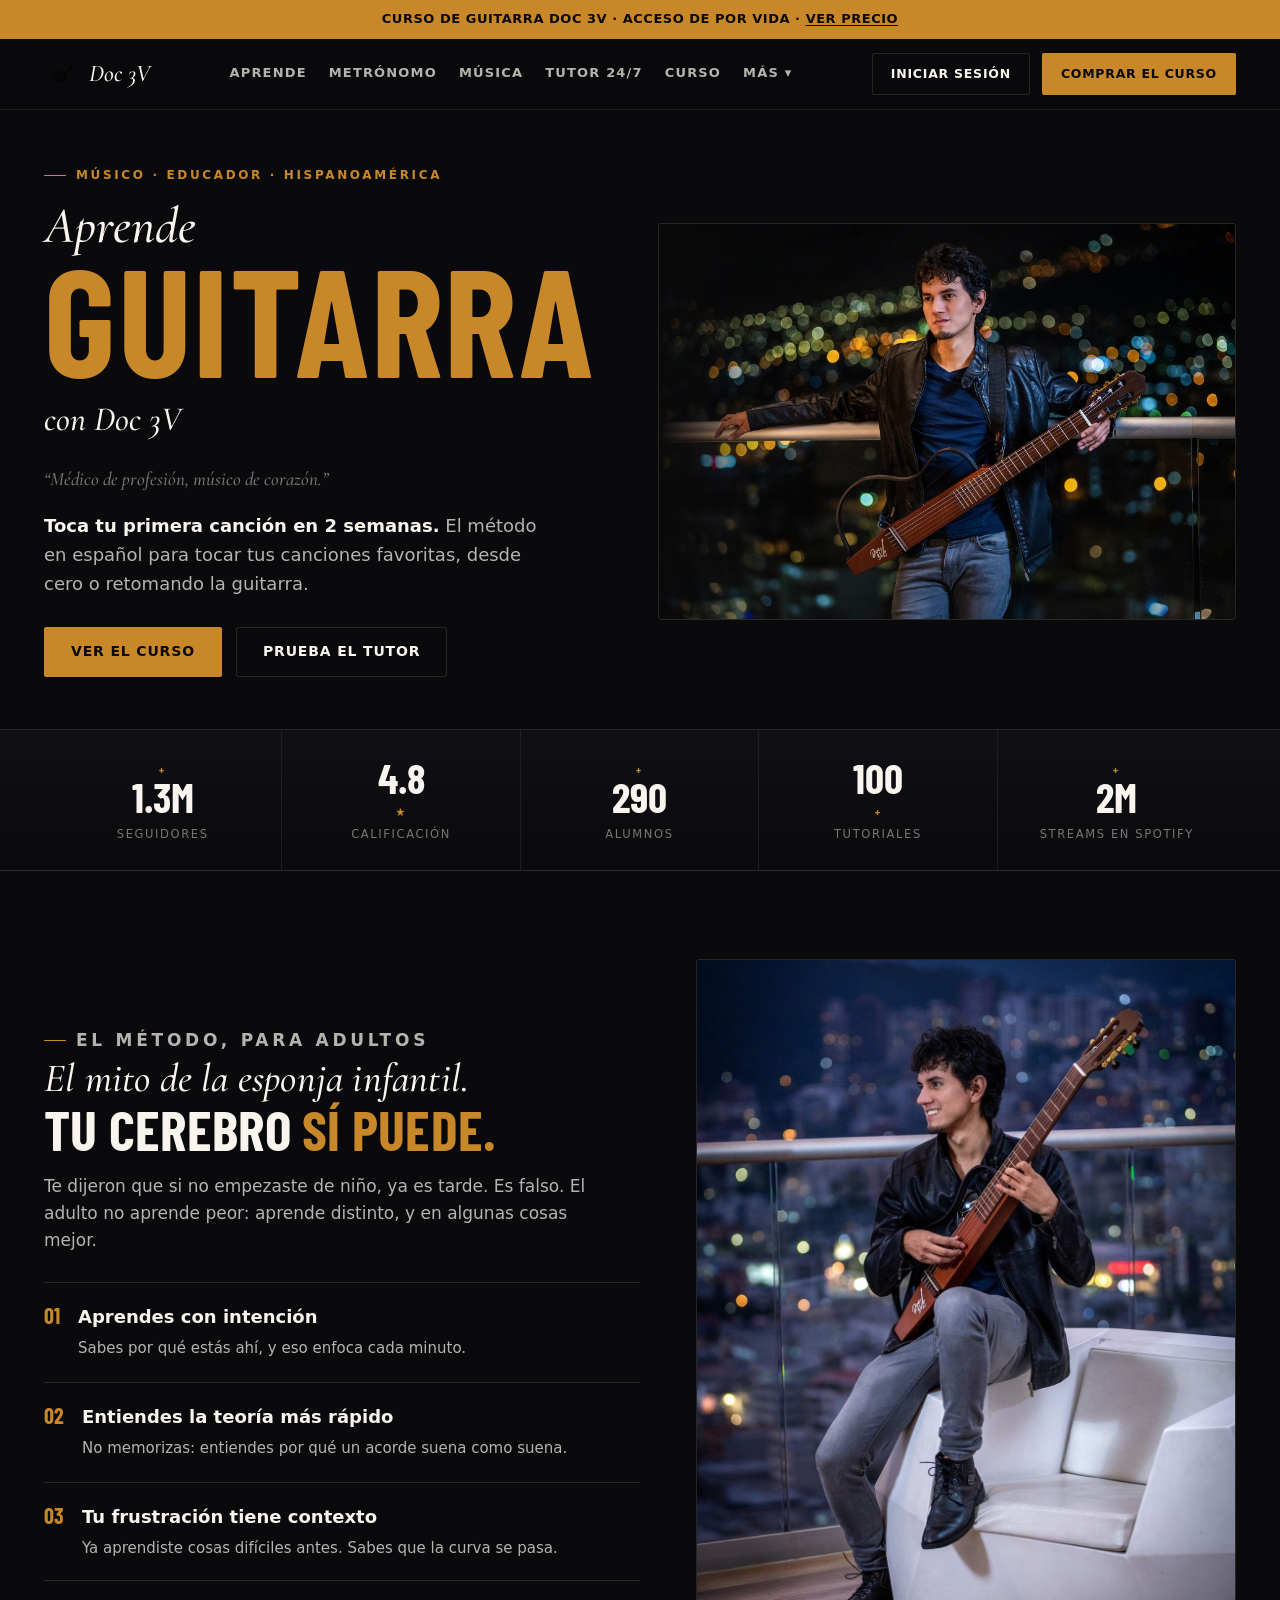
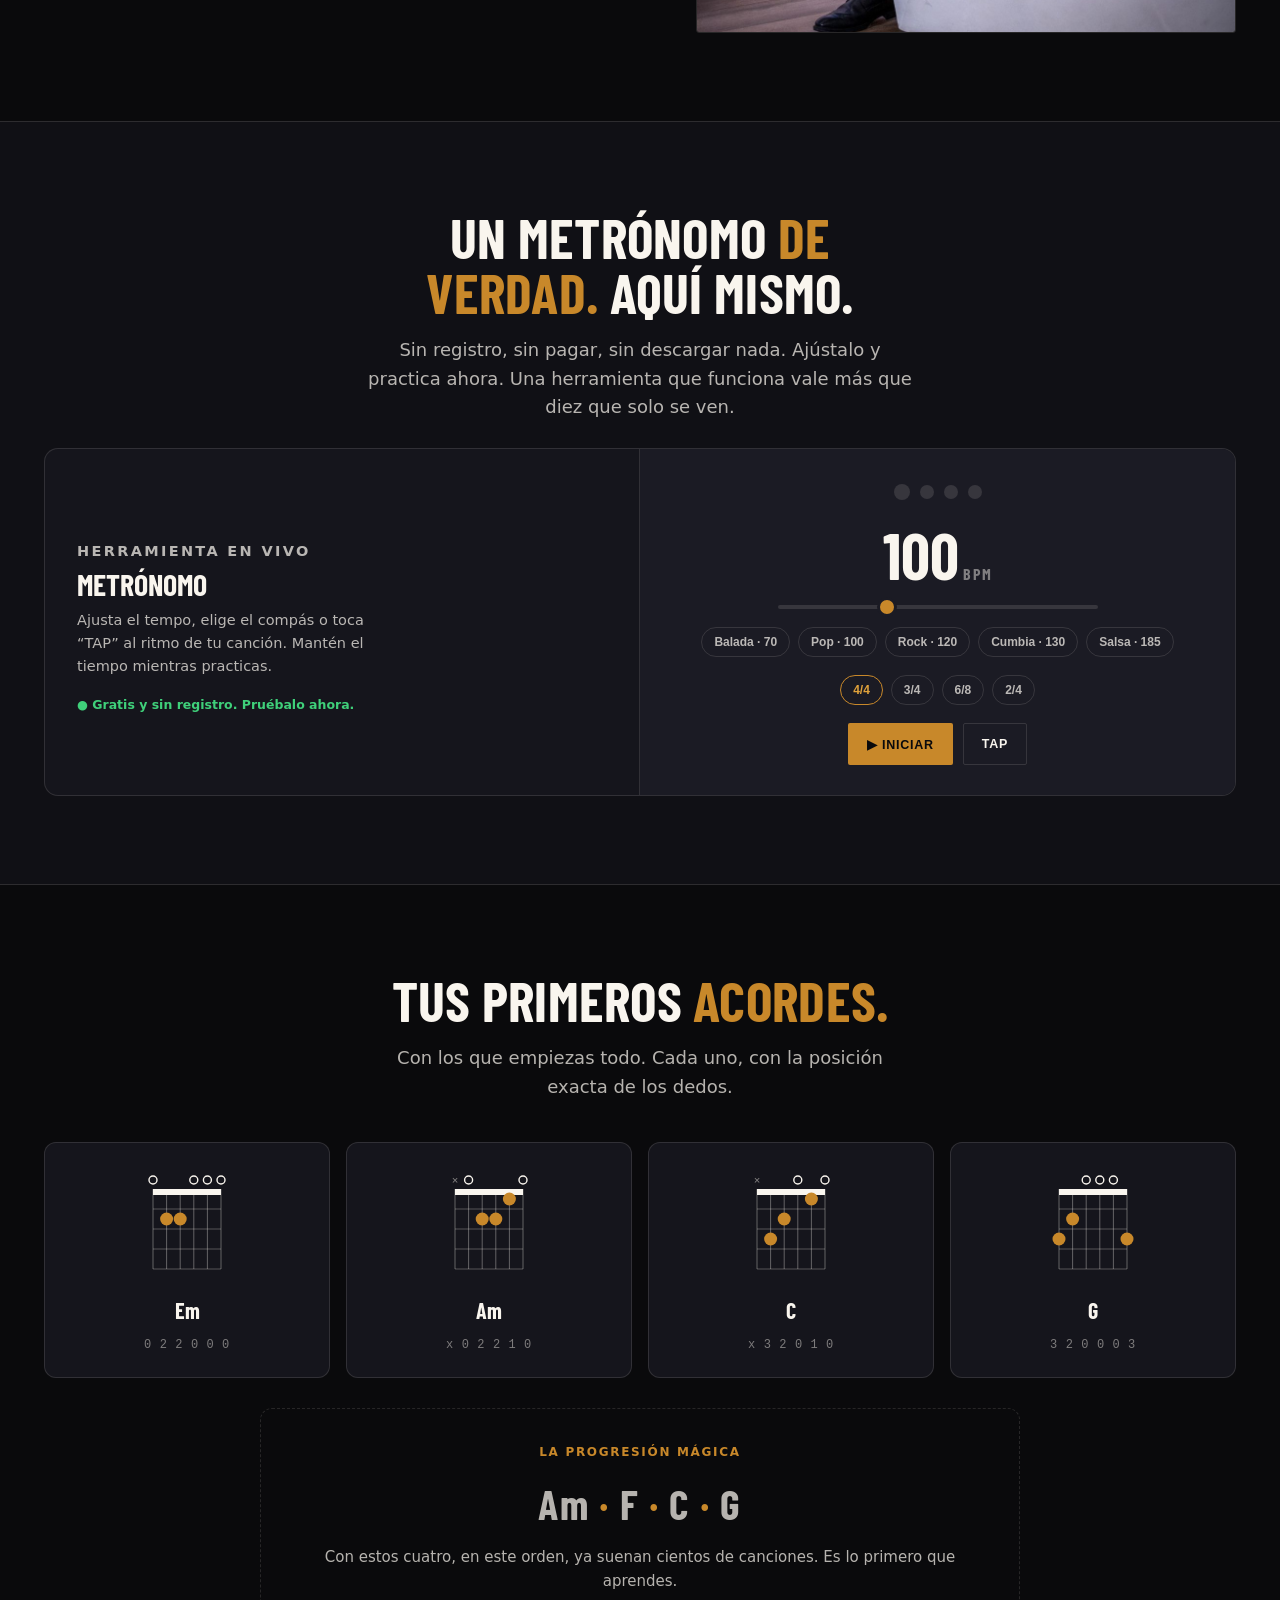
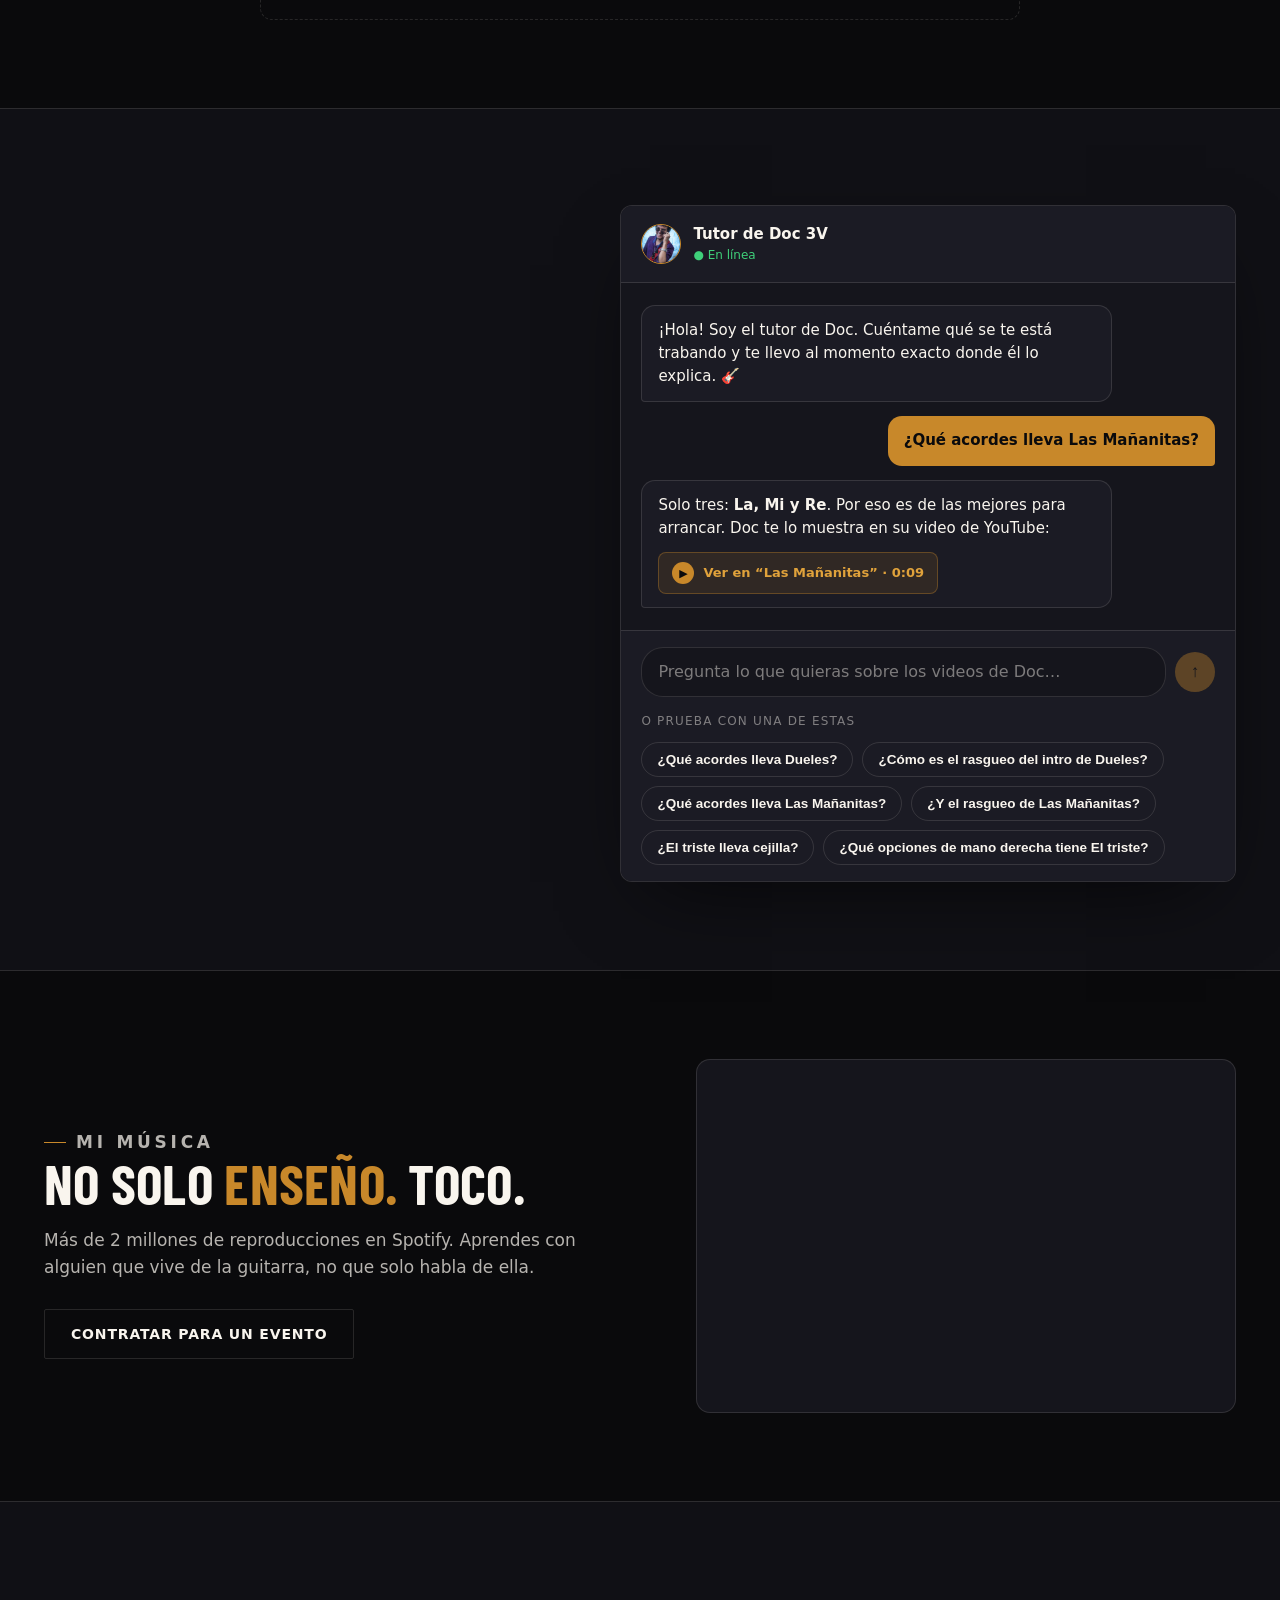
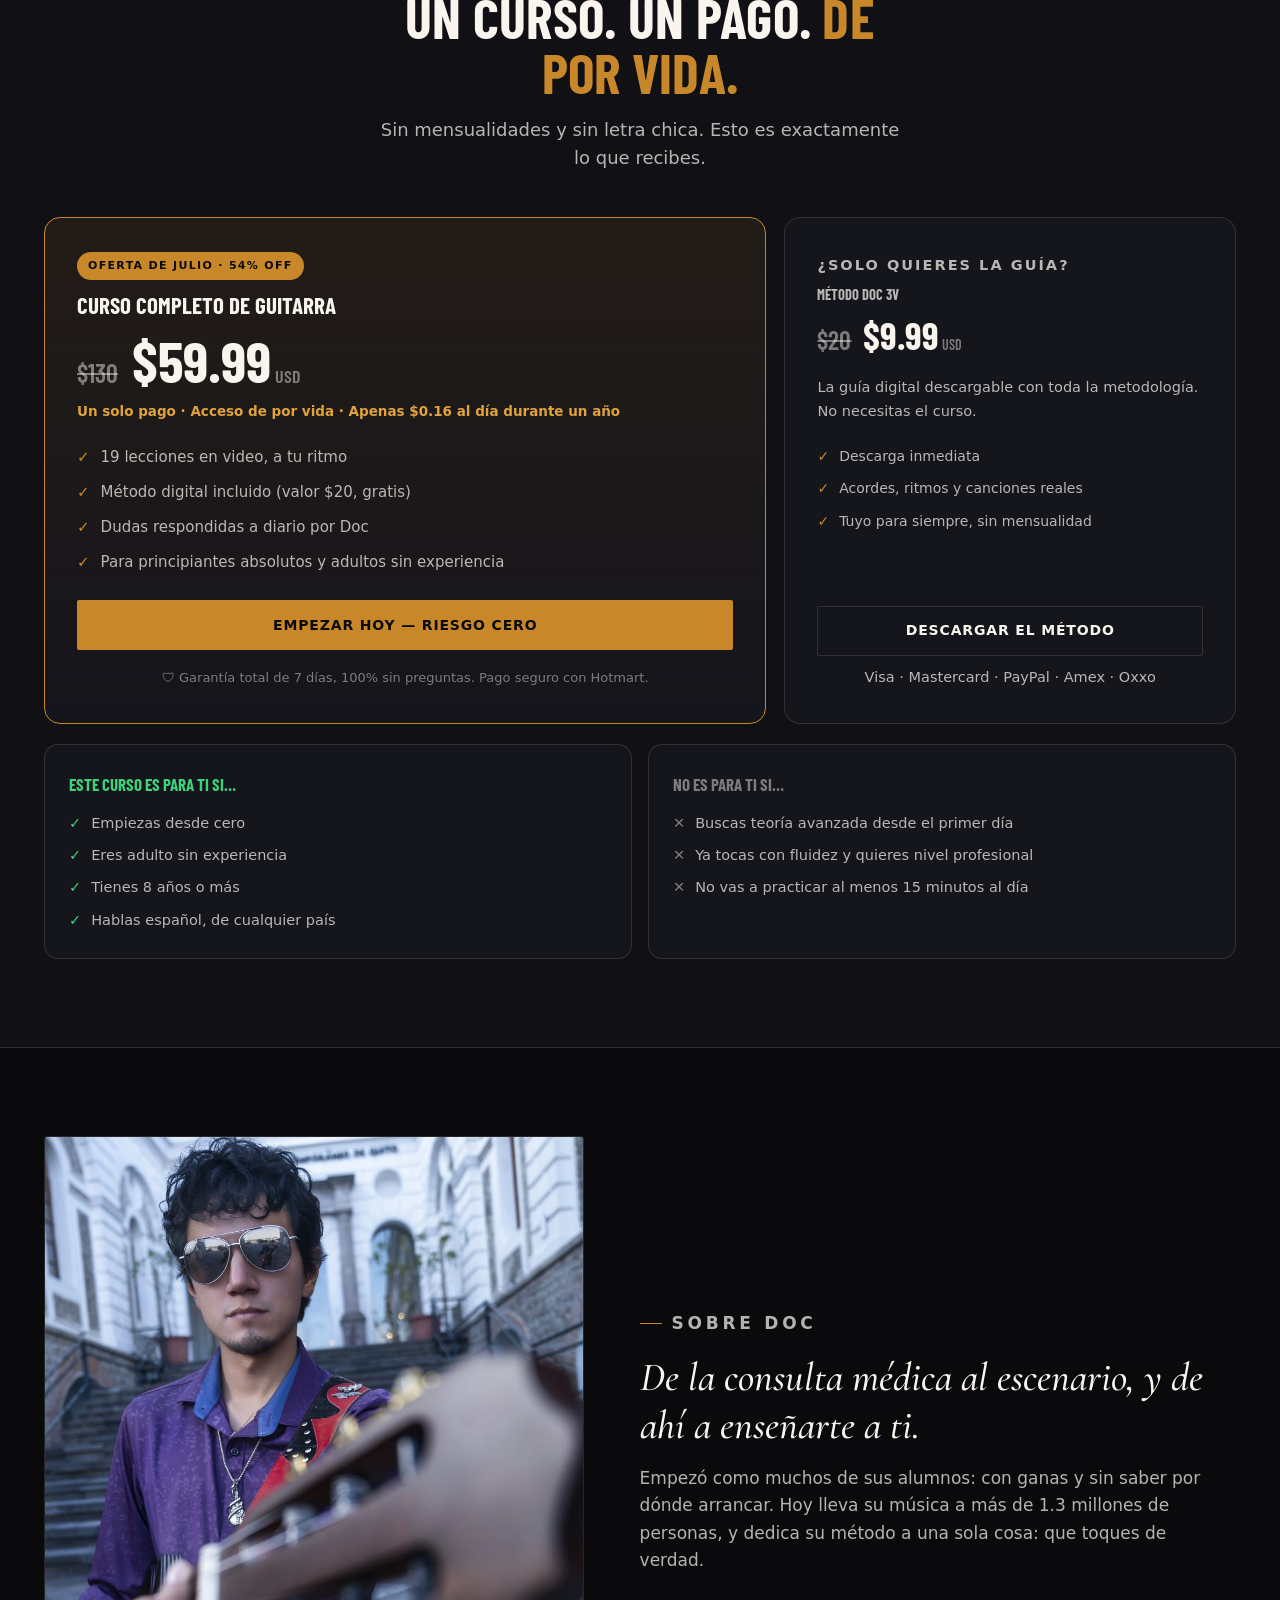
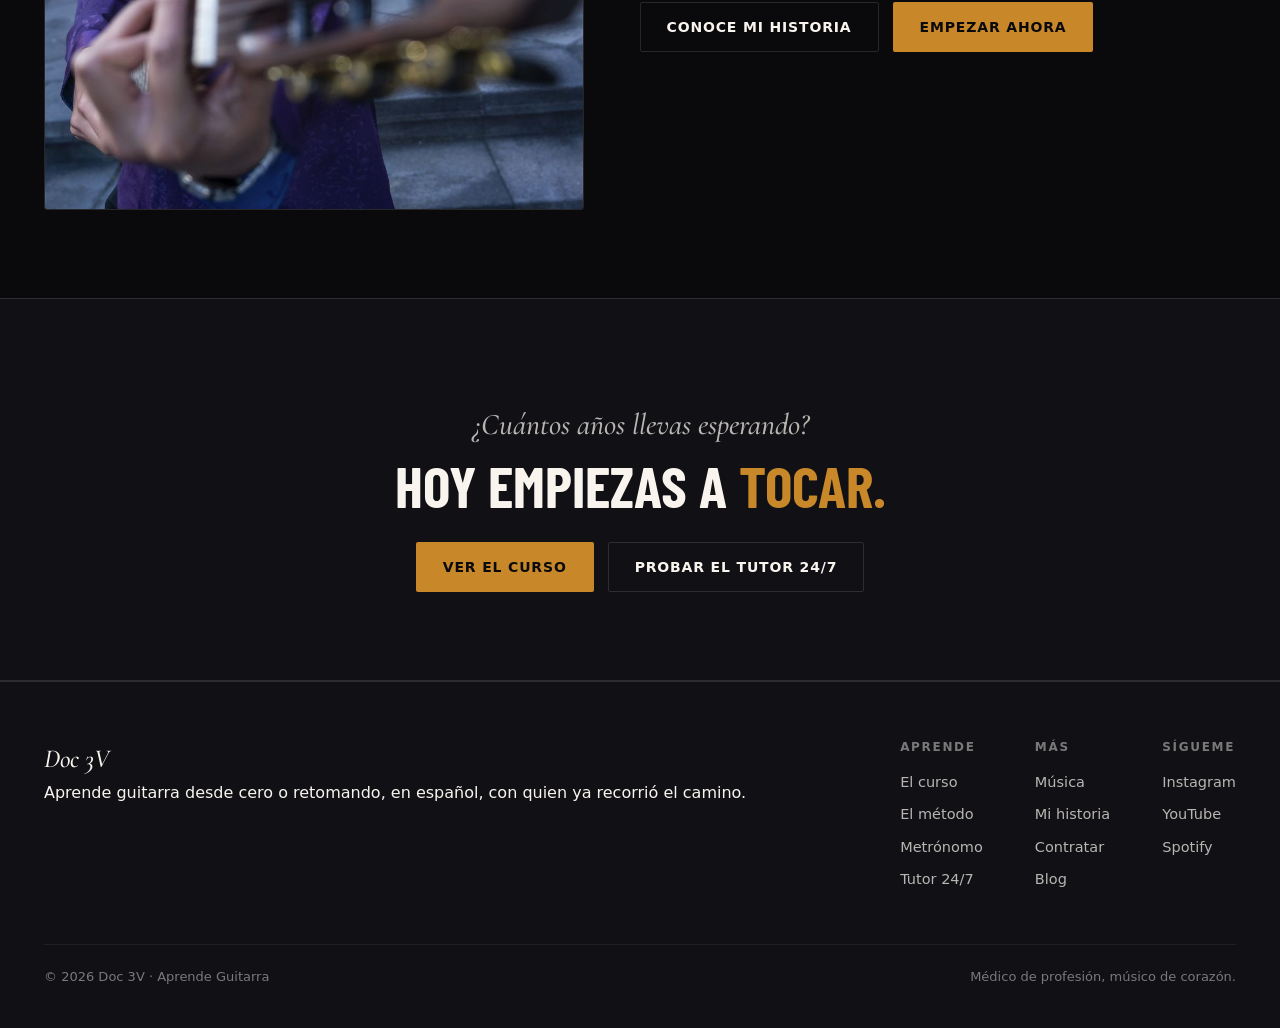
==== index.html @ d723c66a "fix(demo): fuera el buffet de botones muertos — practicar la claridad que vendemos El demo tenia una" ====
<!DOCTYPE html>
<html lang="es">
<head>
<meta charset="utf-8">
<meta name="viewport" content="width=device-width, initial-scale=1, viewport-fit=cover">
<meta name="robots" content="noindex, nofollow">
<title>Doc 3V | Aprende guitarra desde cero — toca tu primera canción en 2 semanas</title>
<meta name="description" content="Aprende guitarra con Doc 3V, médico de profesión y músico de corazón. Método en español para adultos: curso, herramientas gratis (metrónomo, acordes), su música y un tutor 24/7.">
<link rel="canonical" href="https://cgallardo-dev.github.io/doc3v-preview/">
<meta name="theme-color" content="#0A0A0C"><link rel="icon" href="assets/img/logo.png">
<meta property="og:type" content="website"><meta property="og:site_name" content="Doc 3V">
<meta property="og:title" content="Aprende guitarra con Doc 3V"><meta property="og:description" content="Toca tu primera canción en 2 semanas. Método en español para adultos, herramientas gratis y tutor 24/7.">
<meta property="og:url" content="https://cgallardo-dev.github.io/doc3v-preview/"><meta property="og:image" content="https://cgallardo-dev.github.io/doc3v-preview/assets/img/hero.jpg"><meta property="og:locale" content="es_LA">
<meta name="twitter:card" content="summary_large_image"><meta name="twitter:image" content="https://cgallardo-dev.github.io/doc3v-preview/assets/img/hero.jpg">
<script type="application/ld+json">
{"@context":"https://schema.org","@type":"Course","name":"Aprende Guitarra con Doc 3V","description":"Método en español para tocar la guitarra desde cero, diseñado para adultos, con 19 lecciones en video, herramientas gratuitas y un tutor 24/7.","inLanguage":"es","provider":{"@type":"Person","name":"Doc 3V","description":"Médico de profesión, músico de corazón."},"aggregateRating":{"@type":"AggregateRating","ratingValue":"4.8","ratingCount":"290","bestRating":"5"},"offers":{"@type":"Offer","price":"59.99","priceCurrency":"USD","availability":"https://schema.org/InStock"}}
</script>
<link rel="stylesheet" href="assets/styles.css">
</head>
<body>

<div class="ann">Curso de guitarra Doc 3V · Acceso de por vida · <a href="#precio">Ver precio</a></div>
<header>
  <div class="wrap bar">
    <a class="brand" href="index.html" aria-label="Doc 3V, inicio"><img src="assets/img/logo.png" alt="" width="34" height="34"> Doc 3V</a>
    <nav class="main" aria-label="Principal">
      <a href="#aprende">Aprende</a>
      <a href="#herramientas">Metrónomo</a>
      <a href="#musica">Música</a>
      <a href="#tutor">Tutor 24/7</a>
      <a href="#precio">Curso</a>
      <div class="more"><button type="button" aria-haspopup="true">Más ▾</button><div class="more-menu"><a href="historia.html">Mi historia</a><a href="contratar.html">Contratar</a><a href="blog.html">Blog</a></div></div>
    </nav>
    <!-- Deslogueado: Iniciar sesión (a nuestra app) + Comprar (a Hotmart, la caja). Con sesión, el script de abajo lo cambia por el menú de cuenta (patrón NotorAI). -->
    <div class="hdr-cta" id="hdrCta"><a class="btn btn-line btn-sm" href="acceso.html">Iniciar sesión</a><a class="btn btn-gold btn-sm" href="#precio">Comprar el curso</a></div>
  </div>
</header>

<main>
  <!-- HERO -->
  <section class="hero">
    <div class="wrap hero-grid">
      <div>
        <p class="eyebrow">Músico · Educador · Hispanoamérica</p>
        <span class="serif-k serif">Aprende</span>
        <h1><span class="disp big">Guitarra</span></h1>
        <p class="with">con Doc 3V</p>
        <p class="quote">“Médico de profesión, músico de corazón.”</p>
        <p class="lead"><b>Toca tu primera canción en 2 semanas.</b> El método en español para tocar tus canciones favoritas, desde cero o retomando la guitarra.</p>
        <div class="cta"><a class="btn btn-gold" href="#precio">Ver el curso</a><a class="btn btn-line" href="#tutor">Prueba el tutor</a></div>
      </div>
      <div class="hero-photo"><img src="assets/img/hero.jpg" alt="Doc 3V con su guitarra frente a las luces de Quito de noche" width="1920" height="1200" fetchpriority="high"></div>
    </div>
    <div class="stats">
      <div class="wrap stats-in">
        <div class="stat"><b><span class="u">+</span>1.3M</b><span>Seguidores</span></div>
        <div class="stat"><b>4.8<span class="u">★</span></b><span>Calificación</span></div>
        <div class="stat"><b><span class="u">+</span>290</b><span>Alumnos</span></div>
        <div class="stat"><b>100<span class="u">+</span></b><span>Tutoriales</span></div>
        <div class="stat"><b><span class="u">+</span>2M</b><span>Streams en Spotify</span></div>
      </div>
    </div>
  </section>

  <!-- APRENDE (adultos) -->
  <section id="aprende">
    <div class="wrap split">
      <div class="reveal">
        <p class="eyebrow">El método, para adultos</p>
        <div class="sec-head"><h2 class="k">El mito de la esponja infantil.</h2><h2>Tu cerebro <span class="g">sí puede.</span></h2><p>Te dijeron que si no empezaste de niño, ya es tarde. Es falso. El adulto no aprende peor: aprende distinto, y en algunas cosas mejor.</p></div>
        <div class="rows">
          <div class="row"><span class="n">01</span><div><h3>Aprendes con intención</h3><p>Sabes por qué estás ahí, y eso enfoca cada minuto.</p></div></div>
          <div class="row"><span class="n">02</span><div><h3>Entiendes la teoría más rápido</h3><p>No memorizas: entiendes por qué un acorde suena como suena.</p></div></div>
          <div class="row"><span class="n">03</span><div><h3>Tu frustración tiene contexto</h3><p>Ya aprendiste cosas difíciles antes. Sabes que la curva se pasa.</p></div></div>
        </div>
      </div>
      <figure class="reveal"><img src="assets/img/method.jpg" alt="Doc 3V sentado tocando su guitarra con la ciudad de fondo" width="1100" height="1375" loading="lazy"></figure>
    </div>
  </section>

  <!-- HERRAMIENTAS + metrónomo + acordes -->
  <section class="band" id="herramientas">
    <div class="wrap">
      <div class="reveal center" style="max-width:56ch"><div class="sec-head center"><h2>Un metrónomo <span class="g">de verdad.</span> Aquí mismo.</h2><p>Sin registro, sin pagar, sin descargar nada. Ajústalo y practica ahora. Una herramienta que funciona vale más que diez que solo se ven.</p></div></div>
      <div class="metro reveal">
        <div class="metro-left">
          <p class="metro-badge">Herramienta en vivo</p>
          <h3>Metrónomo</h3>
          <p>Ajusta el tempo, elige el compás o toca “TAP” al ritmo de tu canción. Mantén el tiempo mientras practicas.</p>
          <span class="metro-free">● Gratis y sin registro. Pruébalo ahora.</span>
        </div>
        <div class="metro-right">
          <div class="beats" id="beats" aria-hidden="true"></div>
          <div class="bpm-display"><span id="bpmVal">100</span><small> BPM</small></div>
          <input class="metro-slider" id="bpm" type="range" min="40" max="220" value="100" aria-label="Tempo en pulsos por minuto">
          <div class="metro-row" id="presets"></div>
          <div class="metro-row" id="sigs"></div>
          <div class="metro-ctrls"><button class="btn btn-gold btn-sm" id="play" type="button">▶ Iniciar</button><button class="btn btn-line btn-sm" id="tap" type="button">TAP</button></div>
        </div>
      </div>
    </div>
  </section>

  <!-- ACORDES -->
  <section id="acordes">
    <div class="wrap">
      <div class="reveal center" style="max-width:52ch"><div class="sec-head center"><h2>Tus primeros <span class="g">acordes.</span></h2><p>Con los que empiezas todo. Cada uno, con la posición exacta de los dedos.</p></div></div>
      <div class="chord-grid reveal" id="chordGrid"></div>
      <div class="prog reveal" style="max-width:760px;margin-left:auto;margin-right:auto">
        <p class="lbl">La progresión mágica</p>
        <p class="seq">Am <span>·</span> F <span>·</span> C <span>·</span> G</p>
        <p>Con estos cuatro, en este orden, ya suenan cientos de canciones. Es lo primero que aprendes.</p>
      </div>
    </div>
  </section>

  <!-- TUTOR (bot en vivo, split) -->
  <section class="band bot-wrap" id="tutor">
    <div class="wrap bot-split">
      <div class="reveal">
        <span class="tag" style="display:inline-flex;align-items:center;gap:8px;font-size:12px;letter-spacing:.16em;text-transform:uppercase;color:var(--gold);font-weight:600;margin-bottom:14px"><span class="dot" style="width:8px;height:8px;border-radius:50%;background:var(--green);box-shadow:0 0 0 4px rgba(63,208,122,.18)"></span> Nuevo · 24/7</span>
        <div class="sec-head"><h2>Tu tutor, incluso a las <span class="g">2 a.m.</span></h2><p>La duda que hoy te frena y te hace dejar la guitarra, mañana la resuelves en segundos. Pruébalo aquí al lado, es de verdad. →</p></div>
        <div class="bot-benefits">
          <div class="brow"><svg viewBox="0 0 24 24"><circle cx="12" cy="12" r="10"/><path d="M12 6v6l4 2"/></svg><div><h3>A cualquier hora</h3><p>Practicas de noche o en tu único rato libre. El tutor no cierra.</p></div></div>
          <div class="brow"><svg viewBox="0 0 24 24"><path d="M5 3v18l14-9z"/></svg><div><h3>Te lleva al minuto exacto</h3><p>No una respuesta genérica: el segundo del video donde Doc lo enseña.</p></div></div>
        </div>
      </div>
      <div class="chat reveal" role="region" aria-label="Tutor de guitarra">
        <div class="chat-top">
          <span class="av"><img src="assets/img/joy.jpg" alt="" width="40" height="40" loading="lazy"></span>
          <div class="who"><b>Tutor de Doc 3V</b><span>● En línea</span></div>
        </div>
        <div class="chat-log" id="log" aria-live="polite">
          <div class="msg bot">¡Hola! Soy el tutor de Doc. Cuéntame qué se te está trabando y te llevo al momento exacto donde él lo explica. 🎸</div>
          <div class="msg user">¿Qué acordes lleva Las Mañanitas?</div>
          <div class="msg bot">Solo tres: <b>La, Mi y Re</b>. Por eso es de las mejores para arrancar. Doc te lo muestra en su video de YouTube:<a class="cite" href="https://www.youtube.com/watch?v=uH4hbW4HKbw&t=9s" target="_blank" rel="noopener" title="Abre el video de YouTube en el minuto exacto"><span class="play" aria-hidden="true">▶</span> Ver en “Las Mañanitas” · 0:09</a></div>
        </div>
        <!-- Campo libre: Doc puede preguntar LO QUE QUIERA (va a /api/ask). Los chips quedan
             abajo como sugerencias para arrancar y como red de respaldo si la API no responde. -->
        <div class="chat-ask">
          <form class="ask-form" id="askForm" autocomplete="off" novalidate>
            <label class="sr-only" for="askInput">Escribe tu pregunta para el tutor de Doc 3V</label>
            <input class="ask-input" id="askInput" type="text" name="question" maxlength="200" enterkeyhint="send" placeholder="Pregunta lo que quieras sobre los videos de Doc…">
            <button class="ask-send" id="askSend" type="submit" aria-label="Enviar pregunta"><span aria-hidden="true">↑</span></button>
          </form>
          <p class="label">O prueba con una de estas</p>
          <div class="chips" id="chips"></div>
          <p class="free-hint" id="freeHint" aria-live="polite" hidden></p>
        </div>
      </div>
    </div>
  </section>

  <!-- MÚSICA -->
  <section id="musica">
    <div class="wrap split">
      <div class="reveal">
        <p class="eyebrow">Mi música</p>
        <div class="sec-head"><h2>No solo <span class="g">enseño.</span> Toco.</h2><p>Más de 2 millones de reproducciones en Spotify. Aprendes con alguien que vive de la guitarra, no que solo habla de ella.</p></div>
        <div class="cta"><a class="btn btn-line" href="contratar.html">Contratar para un evento</a></div>
      </div>
      <div class="spot reveal"><iframe title="Música de Doc 3V en Spotify" loading="lazy" src="https://open.spotify.com/embed/artist/141kx79geq2cMsYly6aKgX?utm_source=generator&theme=0" allow="encrypted-media" allowfullscreen></iframe></div>
    </div>
  </section>

  <!-- PRECIO (única vez en todo el sitio) -->
  <section class="band" id="precio">
    <div class="wrap">
      <div class="reveal center" style="max-width:52ch"><div class="sec-head center"><h2>Un curso. Un pago. <span class="g">De por vida.</span></h2><p>Sin mensualidades y sin letra chica. Esto es exactamente lo que recibes.</p></div></div>
      <div class="price-grid reveal">
        <div class="price-main">
          <span class="badge">Oferta de julio · 54% OFF</span>
          <p class="pn">Curso completo de guitarra</p>
          <div class="price-row"><span class="was">$130</span><span class="now">$59.99<small> USD</small></span></div>
          <p class="save">Un solo pago · Acceso de por vida · Apenas $0.16 al día durante un año</p>
          <ul>
            <li>19 lecciones en video, a tu ritmo</li>
            <li>Método digital incluido (valor $20, gratis)</li>
            <li>Dudas respondidas a diario por Doc</li>
            <li>Para principiantes absolutos y adultos sin experiencia</li>
          </ul>
          <!-- El pago sigue en Hotmart (la caja). TODO: reemplazar por el link de checkout de Hotmart de Doc. -->
          <a class="btn btn-gold" href="#" data-hotmart>Empezar hoy — riesgo cero</a>
          <p class="guarantee">🛡 Garantía total de 7 días, 100% sin preguntas. Pago seguro con Hotmart.</p>
        </div>
        <aside class="price-side">
          <p class="pn2">¿Solo quieres la guía?</p>
          <p class="pn">Método Doc 3V</p>
          <div class="price-row2"><span class="was">$20</span><span class="now2">$9.99<small> USD</small></span></div>
          <p>La guía digital descargable con toda la metodología. No necesitas el curso.</p>
          <ul>
            <li>Descarga inmediata</li>
            <li>Acordes, ritmos y canciones reales</li>
            <li>Tuyo para siempre, sin mensualidad</li>
          </ul>
          <a class="btn btn-line" href="#">Descargar el método</a>
          <p class="pays">Visa · Mastercard · PayPal · Amex · Oxxo</p>
        </aside>
      </div>
      <div class="fit reveal">
        <div class="fit-col yes"><h4>Este curso es para ti si…</h4><ul><li>Empiezas desde cero</li><li>Eres adulto sin experiencia</li><li>Tienes 8 años o más</li><li>Hablas español, de cualquier país</li></ul></div>
        <div class="fit-col no"><h4>No es para ti si…</h4><ul><li>Buscas teoría avanzada desde el primer día</li><li>Ya tocas con fluidez y quieres nivel profesional</li><li>No vas a practicar al menos 15 minutos al día</li></ul></div>
      </div>
    </div>
  </section>

  <!-- HISTORIA teaser -->
  <section id="historia">
    <div class="wrap split rev">
      <figure class="reveal"><img src="assets/img/about.jpg" alt="Retrato de Doc 3V con lentes y guitarra en el centro histórico de Quito" width="1000" height="1000" loading="lazy"></figure>
      <div class="reveal">
        <p class="eyebrow">Sobre Doc</p>
        <p class="k">De la consulta médica al escenario, y de ahí a enseñarte a ti.</p>
        <p>Empezó como muchos de sus alumnos: con ganas y sin saber por dónde arrancar. Hoy lleva su música a más de 1.3 millones de personas, y dedica su método a una sola cosa: que toques de verdad.</p>
        <div class="cta"><a class="btn btn-line" href="historia.html">Conoce mi historia</a><a class="btn btn-gold" href="#precio">Empezar ahora</a></div>
      </div>
    </div>
  </section>

  <!-- FINAL -->
  <section class="band">
    <div class="wrap band-in reveal">
      <p class="serif" style="font-size:clamp(22px,3vw,30px);color:var(--cream-70);margin-bottom:8px">¿Cuántos años llevas esperando?</p>
      <h2>Hoy empiezas a <span class="g">tocar.</span></h2>
      <div class="cta mid"><a class="btn btn-gold" href="#precio">Ver el curso</a><a class="btn btn-line" href="#tutor">Probar el tutor 24/7</a></div>
    </div>
  </section>
</main>

<footer>
  <div class="wrap">
    <div class="f-grid">
      <div><div class="f-brand">Doc 3V</div><p>Aprende guitarra desde cero o retomando, en español, con quien ya recorrió el camino.</p></div>
      <div class="f-links">
        <div><h4>Aprende</h4><a href="#precio">El curso</a><a href="#aprende">El método</a><a href="#herramientas">Metrónomo</a><a href="#tutor">Tutor 24/7</a></div>
        <div><h4>Más</h4><a href="#musica">Música</a><a href="historia.html">Mi historia</a><a href="contratar.html">Contratar</a><a href="blog.html">Blog</a></div>
        <div><h4>Sígueme</h4><a href="#">Instagram</a><a href="#">YouTube</a><a href="#">Spotify</a></div>
      </div>
    </div>
    <div class="f-bot"><span>&copy; <span id="yr">2026</span> Doc 3V · Aprende Guitarra</span><span>Médico de profesión, músico de corazón.</span></div>
  </div>
</footer>
<script src="assets/app.js" defer></script>
<script>
  /* Con sesión, el header muestra el MENÚ DE CUENTA (avatar + nombre + desplegable),
     igual que NotorAI. El acceso a la app vive DENTRO del menú, no como un botón suelto. */
  (function () {
    var raw; try { raw = localStorage.getItem('doc3v_session'); } catch (e) { return; }
    if (!raw) return;
    var s; try { s = JSON.parse(raw); } catch (e) { return; }
    if (!s) return;
    var c = document.getElementById('hdrCta');
    if (!c) return;
    function esc(x){return String(x==null?'':x).replace(/[&<>"]/g,function(m){return({'&':'&amp;','<':'&lt;','>':'&gt;','"':'&quot;'}[m]);});}
    var name = s.name || 'Alumno';
    var first = name.split(' ')[0];
    var initial = (first.charAt(0) || 'A').toUpperCase();
    c.innerHTML =
      '<div class="acct" id="acct">'
      + '<button type="button" class="acct-btn" id="acctBtn" aria-haspopup="true" aria-expanded="false">'
      +   '<span class="acct-av">' + esc(initial) + '</span>'
      +   '<span class="acct-name">' + esc(first) + '</span>'
      +   '<span aria-hidden="true">▾</span>'
      + '</button>'
      + '<div class="acct-menu" id="acctMenu" hidden>'
      +   '<div class="acct-head"><b>' + esc(name) + '</b><span>' + esc(s.email || '') + '</span></div>'
      +   '<a class="acct-app" href="aula.html"><span class="acct-ic">🎓</span> Mi aula</a>'
      +   '<button type="button" class="acct-logout" id="acctLogout">Cerrar sesión</button>'
      + '</div></div>';
    var btn = document.getElementById('acctBtn'), menu = document.getElementById('acctMenu');
    btn.addEventListener('click', function (e) { e.stopPropagation(); var open = menu.hidden; menu.hidden = !open; btn.setAttribute('aria-expanded', String(open)); });
    document.addEventListener('click', function (e) { if (!e.target.closest('#acct')) { menu.hidden = true; btn.setAttribute('aria-expanded', 'false'); } });
    document.getElementById('acctLogout').addEventListener('click', function () { try { localStorage.removeItem('doc3v_session'); } catch (e) {} location.reload(); });
  })();
</script>
</body>
</html>
---- assets/styles.css ----
/* Doc 3V — hoja de estilos compartida (una sola, cacheada en todas las páginas).
   Un ingeniero centraliza el estilo; la IA riega 1.200 estilos en línea por la página. */

@font-face{font-family:'Barlow C';font-weight:600;font-style:normal;font-display:swap;src:url('fonts/barlow-600.woff2') format('woff2')}
@font-face{font-family:'Barlow C';font-weight:700;font-style:normal;font-display:swap;src:url('fonts/barlow-700.woff2') format('woff2')}
@font-face{font-family:'Cormorant';font-weight:500 600;font-style:italic;font-display:swap;src:url('fonts/cormorant-italic.woff2') format('woff2')}

:root{
  --ink:#0A0A0C;--ink-2:#101015;--panel:#15151C;--panel-2:#1B1B24;
  --cream:#F9F5EE;--cream-70:rgba(249,245,238,.72);--cream-45:rgba(249,245,238,.46);
  --gold:#C8882A;--gold-bright:#E0A23B;--green:#3fd07a;
  --line:rgba(249,245,238,.12);--line-2:rgba(249,245,238,.07);
  --maxw:1240px;--ease:cubic-bezier(.16,1,.3,1);
  --sans:'Segoe UI',system-ui,-apple-system,Roboto,Helvetica,Arial,sans-serif;
}
*,*::before,*::after{box-sizing:border-box;margin:0;padding:0}
html{scroll-behavior:smooth;-webkit-text-size-adjust:100%}
body{font-family:var(--sans);background:var(--ink);color:var(--cream);line-height:1.6;-webkit-font-smoothing:antialiased;overflow-x:hidden}
img{max-width:100%;display:block}
a{color:inherit;text-decoration:none}
.wrap{max-width:var(--maxw);margin:0 auto;padding:0 24px}
.sr-only{position:absolute;width:1px;height:1px;overflow:hidden;clip:rect(0 0 0 0);white-space:nowrap}
::selection{background:var(--gold);color:var(--ink)}
.disp{font-family:'Barlow C',var(--sans);text-transform:uppercase;letter-spacing:.01em;line-height:.92;font-weight:700}
.serif{font-family:'Cormorant',Georgia,serif;font-style:italic;font-weight:500}
.g{color:var(--gold)}

/* announcement */
.ann{background:var(--gold);color:var(--ink);text-align:center;font-size:13px;font-weight:700;letter-spacing:.04em;padding:9px 16px;text-transform:uppercase}
.ann a{text-decoration:underline;text-underline-offset:2px}

/* header + nav */
header{position:sticky;top:0;z-index:60;background:rgba(10,10,12,.86);backdrop-filter:blur(14px);border-bottom:1px solid var(--line-2)}
.bar{display:flex;align-items:center;justify-content:space-between;height:70px;gap:20px}
.brand{display:flex;align-items:center;gap:11px;font-family:'Cormorant',serif;font-style:italic;font-size:24px;color:var(--cream)}
.brand img{height:34px;width:auto}
nav.main{display:flex;gap:22px;align-items:center}
nav.main a{font-size:13px;font-weight:600;letter-spacing:.09em;text-transform:uppercase;color:var(--cream-70);transition:color .2s;position:relative}
nav.main a:hover,nav.main a[aria-current=page]{color:var(--gold-bright)}
nav.main a[aria-current=page]::after{content:"";position:absolute;left:0;right:0;bottom:-6px;height:2px;background:var(--gold)}
.more{position:relative}
.more>button{font:inherit;font-size:13px;font-weight:600;letter-spacing:.09em;text-transform:uppercase;color:var(--cream-70);background:none;border:0;cursor:pointer;display:flex;align-items:center;gap:5px}
.more>button:hover{color:var(--gold-bright)}
.more-menu{position:absolute;top:calc(100% + 14px);right:0;min-width:190px;background:var(--panel);border:1px solid var(--line);border-radius:10px;padding:8px;display:none;flex-direction:column;box-shadow:0 20px 50px -20px rgba(0,0,0,.7)}
.more:hover .more-menu,.more:focus-within .more-menu{display:flex}
.more-menu a{padding:10px 12px;border-radius:7px;font-size:13px;letter-spacing:.06em;color:var(--cream-70)}
.more-menu a:hover{background:var(--panel-2);color:var(--cream)}
.hdr-cta{display:flex;align-items:center;gap:12px}

/* menú de cuenta del header (aparece con sesión; patrón NotorAI: avatar+nombre → desplegable) */
.acct{position:relative}
.acct-btn{display:flex;align-items:center;gap:8px;background:rgba(200,136,42,.10);border:1px solid rgba(200,136,42,.32);
  border-radius:40px;padding:4px 11px 4px 4px;cursor:pointer;color:var(--cream);font:inherit}
.acct-btn:hover{background:rgba(200,136,42,.18)}
.acct-av{width:28px;height:28px;border-radius:50%;background:var(--gold);color:var(--ink);display:grid;place-items:center;font-weight:700;font-size:13px}
.acct-name{font-size:13px;font-weight:700;color:var(--gold-bright);max-width:110px;overflow:hidden;text-overflow:ellipsis;white-space:nowrap}
.acct-menu{position:absolute;top:calc(100% + 8px);right:0;min-width:224px;background:var(--panel);border:1px solid var(--line);
  border-radius:14px;padding:6px;box-shadow:0 22px 50px -20px rgba(0,0,0,.8);z-index:200}
.acct-head{padding:10px 12px;border-bottom:1px solid var(--line-2);margin-bottom:4px}
.acct-head b{display:block;font-size:13px;color:var(--cream)}
.acct-head span{font-size:11px;color:var(--cream-45)}
.acct-menu a,.acct-menu button{display:flex;align-items:center;gap:10px;width:100%;text-align:left;font:inherit;font-size:13px;
  color:var(--cream-70);background:none;border:0;cursor:pointer;padding:10px 12px;border-radius:9px;text-transform:none;letter-spacing:0}
.acct-menu a:hover,.acct-menu button:hover{background:var(--panel-2);color:var(--cream)}
.acct-app{color:var(--gold-bright)!important;font-weight:600}
.acct-ic{font-size:15px}
.acct-logout{color:#f87171!important}
@media(max-width:1040px){nav.main{display:none}}
@media(max-width:560px){.hdr-cta .btn-line{display:none}}

/* buttons */
.btn{display:inline-flex;align-items:center;justify-content:center;gap:9px;height:50px;padding:0 26px;border-radius:2px;font-weight:700;font-size:14px;letter-spacing:.06em;text-transform:uppercase;cursor:pointer;border:1px solid transparent;transition:transform .12s var(--ease),background .2s,color .2s,border-color .2s;white-space:nowrap}
.btn:active{transform:translateY(1px)}
.btn:focus-visible{outline:2px solid var(--gold-bright);outline-offset:3px}
.btn-gold{background:var(--gold);color:var(--ink)}.btn-gold:hover{background:var(--gold-bright)}
.btn-line{background:transparent;color:var(--cream);border-color:var(--line)}.btn-line:hover{border-color:var(--gold);color:var(--gold-bright)}
.btn-sm{height:42px;padding:0 18px;font-size:12.5px}

.eyebrow{font-size:12px;font-weight:600;letter-spacing:.22em;text-transform:uppercase;color:var(--gold);display:flex;align-items:center;gap:10px}
.eyebrow::before{content:"";width:22px;height:1px;background:var(--gold)}
.center{text-align:center;margin-left:auto;margin-right:auto}
.center .eyebrow{justify-content:center}
.cta{display:flex;gap:14px;flex-wrap:wrap;margin-top:28px}
.cta.mid{justify-content:center}

/* section shell */
section{padding:88px 0}
.sec-head{max-width:54ch}
.sec-head h2{font-family:'Barlow C',var(--sans);font-weight:700;text-transform:uppercase;font-size:clamp(32px,4.6vw,56px);line-height:.98;letter-spacing:.005em}
.sec-head .k{font-family:'Cormorant',serif;font-style:italic;font-size:clamp(26px,3.4vw,38px);color:var(--cream-70);font-weight:500;text-transform:none}
.sec-head p{color:var(--cream-70);font-size:18px;margin-top:16px}

/* HOME hero */
.hero{position:relative;padding:56px 0 0}
.hero-grid{display:grid;grid-template-columns:1fr 1.02fr;gap:48px;align-items:center}
.hero .serif-k{font-size:clamp(30px,4vw,52px);color:var(--cream);display:block;margin:16px 0 -6px;line-height:1}
.hero h1{margin:0}
.hero .big{font-size:clamp(72px,12vw,158px);color:var(--gold);display:block}
.hero .with{font-family:'Cormorant',serif;font-style:italic;font-size:clamp(24px,3vw,34px);color:var(--cream);margin-top:6px}
.hero .quote{color:var(--cream-45);font-family:'Cormorant',serif;font-style:italic;font-size:19px;margin-top:16px}
.hero .lead{font-size:18px;color:var(--cream-70);max-width:44ch;margin-top:18px}
.hero .lead b{color:var(--cream);font-weight:700}
.hero-photo{position:relative;aspect-ratio:16/11;border-radius:3px;overflow:hidden;border:1px solid var(--line)}
.hero-photo img{width:100%;height:100%;object-fit:cover;object-position:center 30%}
.hero-photo::after{content:"";position:absolute;inset:0;background:linear-gradient(90deg,var(--ink) 0%,transparent 22%),linear-gradient(0deg,rgba(10,10,12,.35),transparent 40%)}
@media(max-width:880px){.hero{padding:32px 0 0}.hero-grid{grid-template-columns:1fr;gap:26px}.hero-photo{order:-1;aspect-ratio:4/3}.hero-photo::after{background:linear-gradient(0deg,var(--ink) 2%,transparent 45%)}}

/* interior page hero */
.page-hero{padding:72px 0 20px;border-bottom:1px solid var(--line-2)}
.page-hero .eyebrow{margin-bottom:14px}
.page-hero h1{font-family:'Barlow C',var(--sans);font-weight:700;text-transform:uppercase;font-size:clamp(42px,7vw,88px);line-height:.94;letter-spacing:.005em}
.page-hero h1 .k{display:block;font-family:'Cormorant',serif;font-style:italic;font-weight:500;text-transform:none;font-size:.42em;color:var(--cream-70);letter-spacing:0;margin-bottom:4px}
.page-hero p{color:var(--cream-70);font-size:18px;margin-top:18px;max-width:56ch}

/* stats */
.stats{border-top:1px solid var(--line);border-bottom:1px solid var(--line);margin-top:52px;background:linear-gradient(180deg,var(--ink-2),var(--ink))}
.stats-in{display:grid;grid-template-columns:repeat(5,1fr)}
.stat{padding:26px 20px;text-align:center;border-right:1px solid var(--line-2)}
.stat:last-child{border-right:none}
.stat b{font-family:'Barlow C',var(--sans);font-weight:700;font-size:clamp(30px,3.4vw,42px);color:var(--cream);display:block;line-height:1}
.stat span{font-size:11.5px;letter-spacing:.14em;text-transform:uppercase;color:var(--cream-45);margin-top:8px;display:block}
.stat b .u{color:var(--gold)}
@media(max-width:760px){.stats-in{grid-template-columns:repeat(2,1fr)}.stat:nth-child(2){border-right:none}.stat{border-bottom:1px solid var(--line-2)}.stat:nth-child(5){grid-column:1/-1}}

/* HOME explore cards (cada tarjeta = una puerta a una página real) */
.explore{display:grid;grid-template-columns:repeat(3,1fr);gap:16px;margin-top:44px}
.xcard{position:relative;border:1px solid var(--line);border-radius:14px;background:var(--panel);padding:28px 26px;display:flex;flex-direction:column;gap:8px;min-height:190px;transition:transform .25s var(--ease),border-color .25s,background .25s;overflow:hidden}
.xcard:hover{transform:translateY(-5px);border-color:var(--gold);background:var(--panel-2)}
.xcard .ic{width:30px;height:30px;stroke:var(--gold);fill:none;stroke-width:1.6}
.xcard h3{font-family:'Barlow C',var(--sans);text-transform:uppercase;font-size:22px;font-weight:700}
.xcard p{color:var(--cream-70);font-size:14.5px;flex:1}
.xcard .go{font-size:12.5px;font-weight:700;letter-spacing:.08em;text-transform:uppercase;color:var(--gold-bright)}
.xcard.wide{grid-column:span 2}
@media(max-width:900px){.explore{grid-template-columns:1fr 1fr}.xcard.wide{grid-column:span 2}}
@media(max-width:560px){.explore{grid-template-columns:1fr}.xcard.wide{grid-column:span 1}}

/* media split (reusable: image + text) */
.split{display:grid;grid-template-columns:1.05fr .95fr;gap:56px;align-items:center}
.split.rev{grid-template-columns:.95fr 1.05fr}
.split figure{border-radius:3px;overflow:hidden;border:1px solid var(--line);aspect-ratio:4/5}
.split figure img{width:100%;height:100%;object-fit:cover}
.split .k{font-family:'Cormorant',serif;font-style:italic;font-size:clamp(26px,3.4vw,40px);color:var(--cream);line-height:1.2}
.split p{color:var(--cream-70);font-size:17px;margin-top:16px;max-width:52ch}
@media(max-width:880px){.split,.split.rev{grid-template-columns:1fr;gap:30px}.split figure{aspect-ratio:4/3;order:-1}}

/* numbered rows */
.rows{margin-top:28px;display:flex;flex-direction:column;gap:2px}
.rows .row{display:grid;grid-template-columns:auto 1fr;gap:18px;padding:20px 0;border-top:1px solid var(--line)}
.rows .row:last-child{border-bottom:1px solid var(--line)}
.rows .n{font-family:'Barlow C',var(--sans);font-weight:700;font-size:22px;color:var(--gold);line-height:1.1}
.rows h3{font-size:18px;font-weight:700}
.rows p{color:var(--cream-70);font-size:15px;margin-top:4px}

/* tools */
.tools-grid{display:grid;grid-template-columns:repeat(6,1fr);gap:12px;margin-top:40px}
.tool{display:flex;flex-direction:column;align-items:center;gap:12px;padding:24px 12px;border:1px solid var(--line);border-radius:10px;background:var(--panel);text-align:center;transition:transform .2s var(--ease),border-color .2s}
.tool:hover{transform:translateY(-4px);border-color:var(--gold)}
.tool svg{width:26px;height:26px;stroke:var(--gold);fill:none;stroke-width:1.6}
.tool b{font-size:13.5px;font-weight:600}.tool span{font-size:11px;color:var(--cream-45)}
@media(max-width:900px){.tools-grid{grid-template-columns:repeat(3,1fr)}}
@media(max-width:520px){.tools-grid{grid-template-columns:repeat(2,1fr)}}

/* metrónomo */
.metro{margin-top:26px;display:grid;grid-template-columns:1fr 1fr;border:1px solid var(--line);border-radius:14px;overflow:hidden;background:var(--panel)}
.metro-left{padding:34px 32px;border-right:1px solid var(--line);display:flex;flex-direction:column;justify-content:center}
.metro-badge{font-size:11px;letter-spacing:.16em;text-transform:uppercase;color:var(--gold);font-weight:700;margin-bottom:6px}
.metro-left h3{font-family:'Barlow C',var(--sans);text-transform:uppercase;font-size:30px;font-weight:700;line-height:1}
.metro-left p{color:var(--cream-70);font-size:14.5px;margin-top:10px;max-width:34ch}
.metro-free{margin-top:16px;display:inline-flex;align-items:center;gap:8px;font-size:12.5px;color:var(--green);font-weight:600}
.metro-right{padding:30px 32px;display:flex;flex-direction:column;align-items:center;gap:18px;background:var(--panel-2)}
.beats{display:flex;gap:10px;height:26px;align-items:center}
.beat{width:14px;height:14px;border-radius:50%;background:var(--line);transition:transform .06s,background .06s}
.beat.acc{width:16px;height:16px}
.beat.on{background:var(--gold-bright);transform:scale(1.5)}
.bpm-display{font-family:'Barlow C',var(--sans);font-weight:700;font-size:64px;line-height:1;color:var(--cream)}
.bpm-display small{font-size:16px;color:var(--cream-45);letter-spacing:.1em}
.metro-slider{width:100%;max-width:320px;-webkit-appearance:none;appearance:none;height:4px;border-radius:2px;background:var(--line);outline:none}
.metro-slider::-webkit-slider-thumb{-webkit-appearance:none;width:20px;height:20px;border-radius:50%;background:var(--gold);cursor:pointer;border:3px solid var(--panel-2)}
.metro-slider::-moz-range-thumb{width:20px;height:20px;border-radius:50%;background:var(--gold);cursor:pointer;border:3px solid var(--panel-2)}
.metro-row{display:flex;gap:8px;flex-wrap:wrap;justify-content:center}
.pill{font-size:12px;font-weight:600;color:var(--cream-70);background:transparent;border:1px solid var(--line);border-radius:16px;padding:7px 12px;cursor:pointer;transition:.2s}
.pill:hover,.pill.sel{border-color:var(--gold);color:var(--gold-bright)}
.metro-ctrls{display:flex;gap:10px;align-items:center}
@media(max-width:760px){.metro{grid-template-columns:1fr}.metro-left{border-right:none;border-bottom:1px solid var(--line)}}

/* acordes */
.chord-grid{display:grid;grid-template-columns:repeat(4,1fr);gap:16px;margin-top:40px}
.chord{border:1px solid var(--line);border-radius:12px;background:var(--panel);padding:22px;display:flex;flex-direction:column;align-items:center;gap:8px}
.chord svg{width:96px;height:120px}
.chord b{font-family:'Barlow C',var(--sans);font-weight:700;font-size:22px}
.chord span{font-family:'Space Mono',monospace;font-size:12px;color:var(--cream-45);letter-spacing:.05em}
.prog{margin-top:30px;text-align:center;padding:26px;border:1px dashed var(--line);border-radius:12px}
.prog .lbl{font-size:12px;letter-spacing:.14em;text-transform:uppercase;color:var(--gold);font-weight:700}
.prog .seq{font-family:'Barlow C',var(--sans);font-weight:700;font-size:clamp(28px,4vw,42px);margin-top:8px;letter-spacing:.04em}
.prog .seq span{color:var(--gold)}
.prog p{color:var(--cream-70);font-size:15px;margin-top:8px}
@media(max-width:820px){.chord-grid{grid-template-columns:repeat(2,1fr)}}

/* música / spotify */
.spot{border-radius:14px;overflow:hidden;border:1px solid var(--line);min-height:352px;background:var(--panel)}
.spot iframe{width:100%;height:352px;border:0;display:block}

/* bot */
.bot-wrap{background:radial-gradient(120% 90% at 50% -10%,rgba(200,136,42,.10),transparent 55%)}
.bot-head{text-align:center;max-width:46ch;margin:0 auto 40px}
.bot-head h2{font-family:'Barlow C',var(--sans);font-weight:700;text-transform:uppercase;font-size:clamp(32px,4.6vw,54px);line-height:1}
.bot-head p{color:var(--cream-70);font-size:17.5px;margin-top:14px}
.bot-head .tag{display:inline-flex;align-items:center;gap:8px;font-size:12px;letter-spacing:.16em;text-transform:uppercase;color:var(--gold);margin-bottom:14px;font-weight:600}
.bot-head .tag .dot{width:8px;height:8px;border-radius:50%;background:var(--green);box-shadow:0 0 0 4px rgba(63,208,122,.18)}
.chat{max-width:720px;margin:0 auto;background:var(--panel);border:1px solid var(--line);border-radius:12px;overflow:hidden;box-shadow:0 30px 80px -30px rgba(0,0,0,.7)}
.chat-top{display:flex;align-items:center;gap:12px;padding:16px 20px;border-bottom:1px solid var(--line);background:var(--panel-2)}
.chat-top .av{width:40px;height:40px;border-radius:50%;border:1px solid var(--gold);overflow:hidden}
.chat-top .av img{width:100%;height:100%;object-fit:cover}
.chat-top .who b{display:block;font-size:15px;font-weight:700}
.chat-top .who span{display:block;font-size:12px;color:var(--green)}
.chat-log{padding:22px 20px;display:flex;flex-direction:column;gap:14px;max-height:420px;overflow-y:auto}
/* bot como split: texto+beneficios a la izquierda, chat a la derecha (mata el cajón vacío) */
.bot-split{display:grid;grid-template-columns:.92fr 1.08fr;gap:52px;align-items:center;margin-top:8px}
.bot-benefits{margin-top:26px;display:flex;flex-direction:column;gap:2px}
.bot-benefits .brow{display:grid;grid-template-columns:auto 1fr;gap:16px;padding:18px 0;border-top:1px solid var(--line)}
.bot-benefits .brow:last-child{border-bottom:1px solid var(--line)}
.bot-benefits svg{width:24px;height:24px;stroke:var(--gold);fill:none;stroke-width:1.7;margin-top:2px}
.bot-benefits h3{font-size:17px;font-weight:700}
.bot-benefits p{color:var(--cream-70);font-size:14.5px;margin-top:3px}
@media(max-width:900px){.bot-split{grid-template-columns:1fr;gap:32px}}
.msg{max-width:82%;padding:13px 16px;border-radius:14px;font-size:15px;line-height:1.55;animation:pop .3s var(--ease)}
@keyframes pop{from{opacity:0;transform:translateY(8px)}to{opacity:1;transform:none}}
.msg.user{align-self:flex-end;background:var(--gold);color:var(--ink);font-weight:600;border-bottom-right-radius:4px}
.msg.bot{align-self:flex-start;background:var(--panel-2);border:1px solid var(--line);border-bottom-left-radius:4px}
.msg.bot .cite{margin-top:12px;display:inline-flex;align-items:center;gap:9px;padding:9px 13px;background:rgba(200,136,42,.12);border:1px solid rgba(200,136,42,.35);border-radius:8px;color:var(--gold-bright);font-size:13px;font-weight:700;cursor:pointer;transition:background .2s}
.msg.bot .cite:hover{background:rgba(200,136,42,.2)}
.msg.bot .cite .play{width:22px;height:22px;border-radius:50%;background:var(--gold);color:var(--ink);display:grid;place-items:center;font-size:11px}
.typing{align-self:flex-start;display:flex;gap:5px;padding:15px 18px;background:var(--panel-2);border:1px solid var(--line);border-radius:14px;border-bottom-left-radius:4px}
.typing i{width:7px;height:7px;border-radius:50%;background:var(--cream-45);animation:blink 1.2s infinite}
.typing i:nth-child(2){animation-delay:.2s}.typing i:nth-child(3){animation-delay:.4s}
@keyframes blink{0%,60%,100%{opacity:.3}30%{opacity:1}}
.chat-ask{padding:16px 20px;border-top:1px solid var(--line);background:var(--panel-2)}
.free-hint{margin:10px 0 0;font-size:12.5px;color:var(--cream-45);letter-spacing:.02em}
.free-hint[hidden]{display:none}
.chips.is-busy{opacity:.5;pointer-events:none}
.chip:disabled{opacity:.4;cursor:not-allowed}
.chat-ask .label{font-size:12px;letter-spacing:.1em;text-transform:uppercase;color:var(--cream-45);margin-bottom:11px}
.chat-ask .ask-form+.label{margin-top:15px}
/* campo de pregunta libre (lo que convierte el demo en un bot de verdad) */
.ask-form{display:flex;align-items:center;gap:9px}
/* 16px NO es capricho: Safari en iPhone hace zoom automatico al enfocar un
   campo con letra menor a 16px, y el demo se ve descuadrado en el celular. */
.ask-input{flex:1;min-width:0;font:inherit;font-size:16px;color:var(--cream);background:var(--panel);border:1px solid var(--line);border-radius:22px;padding:11px 16px;transition:border-color .2s,box-shadow .2s}
.ask-input::placeholder{color:var(--cream-45)}
.ask-input:focus{outline:none;border-color:var(--gold);box-shadow:0 0 0 3px rgba(200,136,42,.16)}
.ask-input[readonly]{color:var(--cream-45);cursor:default}
.ask-send{flex:none;width:40px;height:40px;border-radius:50%;border:0;background:var(--gold);color:var(--ink);font-size:17px;font-weight:700;line-height:1;cursor:pointer;display:grid;place-items:center;transition:.2s}
.ask-send:hover:not(:disabled){background:var(--gold-bright)}
.ask-send:focus-visible{outline:2px solid var(--gold-bright);outline-offset:2px}
.ask-send:disabled{opacity:.38;cursor:default}
.chips{display:flex;flex-wrap:wrap;gap:9px}
/* mientras el tutor responde apagamos los chips con clase, no con [disabled]:
   así el foco del teclado no se pierde a mitad de la conversación */
.chips.is-busy .chip{opacity:.32;pointer-events:none}
.chip{font-size:13.5px;font-weight:600;color:var(--cream);background:transparent;border:1px solid var(--line);border-radius:20px;padding:9px 15px;cursor:pointer;transition:.2s;text-align:left}
.chip:hover:not(:disabled){border-color:var(--gold);color:var(--gold-bright)}
.chip:disabled{opacity:.32;cursor:default}
.bot-note{text-align:center;color:var(--cream-45);font-size:13.5px;margin-top:22px}

/* precio */
.price-grid{display:grid;grid-template-columns:1.6fr 1fr;gap:18px;margin-top:44px;align-items:stretch}
.price-main{border:1px solid var(--gold);border-radius:16px;background:linear-gradient(180deg,rgba(200,136,42,.1),var(--panel));padding:34px 32px;display:flex;flex-direction:column;gap:6px}
.price-side{border:1px solid var(--line);border-radius:16px;background:var(--panel);padding:34px 32px;display:flex;flex-direction:column;gap:8px}
.badge{align-self:flex-start;font-size:11px;letter-spacing:.12em;text-transform:uppercase;color:var(--ink);background:var(--gold);font-weight:700;padding:5px 11px;border-radius:20px;margin-bottom:8px}
.pn{font-family:'Barlow C',var(--sans);text-transform:uppercase;font-weight:700;font-size:23px;line-height:1}
.pn2{font-size:12px;letter-spacing:.14em;text-transform:uppercase;color:var(--cream-45);font-weight:700}
.price-row{display:flex;align-items:baseline;gap:14px;margin:8px 0 2px}
.price-row2{display:flex;align-items:baseline;gap:12px;margin:6px 0}
.was{font-family:'Barlow C',var(--sans);font-weight:600;font-size:26px;color:var(--cream-45);text-decoration:line-through}
.now{font-family:'Barlow C',var(--sans);font-weight:700;font-size:58px;line-height:1;color:var(--cream)}
.now small{font-size:18px;color:var(--cream-45);font-weight:400}
.now2{font-family:'Barlow C',var(--sans);font-weight:700;font-size:38px;line-height:1;color:var(--cream)}
.now2 small{font-size:14px;color:var(--cream-45);font-weight:400}
.save{font-size:13.5px;color:var(--gold-bright);font-weight:600}
.price-main ul{list-style:none;margin:16px 0 20px;display:flex;flex-direction:column;gap:11px}
.price-main li{font-size:15px;color:var(--cream-70);display:flex;gap:11px}.price-main li::before{content:"✓";color:var(--gold);font-weight:700}
.price-main .btn,.price-side .btn{width:100%}
.guarantee{font-size:13px;color:var(--cream-45);margin-top:12px;text-align:center}
.price-side p{font-size:14.5px;color:var(--cream-70);margin-top:2px}.price-side .btn{margin-top:auto}
.price-side ul{list-style:none;margin:14px 0 4px;display:flex;flex-direction:column;gap:10px}
.price-side li{font-size:14px;color:var(--cream-70);display:flex;gap:10px}.price-side li::before{content:"✓";color:var(--gold);font-weight:700}
.pays{margin-top:18px;text-align:center;font-size:12px;color:var(--cream-45)}
.fit{display:grid;grid-template-columns:1fr 1fr;gap:16px;margin-top:20px}
.fit-col{border:1px solid var(--line);border-radius:14px;padding:26px 24px;background:var(--panel)}
.fit-col h4{font-family:'Barlow C',var(--sans);text-transform:uppercase;font-size:17px;font-weight:700;margin-bottom:14px}
.fit-col.yes h4{color:var(--green)}.fit-col.no h4{color:var(--cream-45)}
.fit-col ul{list-style:none;display:flex;flex-direction:column;gap:9px}
.fit-col li{font-size:14.5px;color:var(--cream-70);display:flex;gap:10px}
.fit-col.yes li::before{content:"✓";color:var(--green);font-weight:700}
.fit-col.no li::before{content:"✕";color:var(--cream-45);font-weight:700}
@media(max-width:820px){.price-grid{grid-template-columns:1fr}.fit{grid-template-columns:1fr}}

/* historia — timeline */
.timeline{margin-top:44px;position:relative;padding-left:34px}
.timeline::before{content:"";position:absolute;left:9px;top:6px;bottom:6px;width:2px;background:linear-gradient(180deg,var(--gold),var(--line))}
.tl{position:relative;padding:0 0 40px 8px}
.tl:last-child{padding-bottom:0}
.tl::before{content:"";position:absolute;left:-30px;top:5px;width:14px;height:14px;border-radius:50%;background:var(--gold);border:3px solid var(--ink)}
.tl h3{font-family:'Barlow C',var(--sans);text-transform:uppercase;font-size:20px;font-weight:700}
.tl .yr{font-size:12px;letter-spacing:.14em;text-transform:uppercase;color:var(--gold);font-weight:700;margin-bottom:4px}
.tl p{color:var(--cream-70);font-size:15.5px;margin-top:6px;max-width:56ch}

/* form (contratar) */
.form{border:1px solid var(--line);border-radius:16px;background:var(--panel);padding:32px}
.field{display:flex;flex-direction:column;gap:8px;margin-bottom:18px}
.field label{font-size:13.5px;font-weight:700;color:var(--cream)}
.field input,.field select,.field textarea{font-family:inherit;font-size:15px;color:var(--cream);background:var(--panel-2);border:1px solid var(--line);border-radius:9px;padding:13px 14px;width:100%;transition:border-color .2s,box-shadow .2s}
.field input::placeholder,.field textarea::placeholder{color:var(--cream-45)}
.field input:focus,.field select:focus,.field textarea:focus{outline:none;border-color:var(--gold);box-shadow:0 0 0 3px rgba(200,136,42,.25)}
.field textarea{resize:vertical;min-height:110px}
.row2{display:grid;grid-template-columns:1fr 1fr;gap:14px}
.form .btn{width:100%}
.form-note{margin-top:12px;font-size:12.5px;color:var(--cream-45);text-align:center}
.form-done{display:none;flex-direction:column;align-items:center;text-align:center;gap:12px;padding:38px 18px}
.form-done .ic{font-size:48px;color:var(--gold)}
.form-done b{font-size:20px;font-weight:800}
.form-done p{color:var(--cream-70);font-size:15px;max-width:36ch}
@media(max-width:520px){.row2{grid-template-columns:1fr}}

/* blog */
.posts{display:grid;grid-template-columns:repeat(3,1fr);gap:18px;margin-top:44px}
.post{border:1px solid var(--line);border-radius:14px;background:var(--panel);overflow:hidden;display:flex;flex-direction:column;transition:transform .25s var(--ease),border-color .25s}
.post:hover{transform:translateY(-4px);border-color:var(--gold)}
.post figure{aspect-ratio:16/10;overflow:hidden;background:var(--panel-2)}
.post figure img{width:100%;height:100%;object-fit:cover}
.post .body{padding:22px;display:flex;flex-direction:column;gap:8px;flex:1}
.post .cat{font-size:11px;letter-spacing:.12em;text-transform:uppercase;color:var(--gold);font-weight:700}
.post h3{font-size:18px;font-weight:700;line-height:1.25}
.post p{color:var(--cream-70);font-size:14px;flex:1}
.post .go{font-size:12px;font-weight:700;letter-spacing:.06em;text-transform:uppercase;color:var(--gold-bright)}
@media(max-width:900px){.posts{grid-template-columns:1fr 1fr}}
@media(max-width:560px){.posts{grid-template-columns:1fr}}

/* callout band */
.band{background:var(--ink-2);border-top:1px solid var(--line);border-bottom:1px solid var(--line)}
.band-in{text-align:center;max-width:60ch;margin:0 auto}
.band-in h2{font-family:'Barlow C',var(--sans);text-transform:uppercase;font-weight:700;font-size:clamp(32px,4.6vw,58px);line-height:.98}
.band-in p{color:var(--cream-70);font-size:18px;margin-top:14px}

/* footer */
footer{border-top:1px solid var(--line);padding:56px 0 40px;background:var(--ink-2)}
.f-grid{display:flex;justify-content:space-between;gap:40px;flex-wrap:wrap;align-items:flex-start}
.f-brand{font-family:'Cormorant',serif;font-style:italic;font-size:26px}
.f-brand p{font-family:var(--sans);font-style:normal;font-size:14px;color:var(--cream-45);margin-top:10px;max-width:32ch}
.f-links{display:flex;gap:52px;flex-wrap:wrap}
.f-links h4{font-size:12px;letter-spacing:.14em;text-transform:uppercase;color:var(--cream-45);margin-bottom:14px}
.f-links a{display:block;color:var(--cream-70);font-size:14.5px;margin-bottom:9px;transition:color .2s}
.f-links a:hover{color:var(--gold-bright)}
.f-bot{margin-top:44px;padding-top:22px;border-top:1px solid var(--line-2);display:flex;justify-content:space-between;gap:16px;flex-wrap:wrap;color:var(--cream-45);font-size:13px}

.reveal{opacity:0;transform:translateY(24px);transition:opacity .8s var(--ease),transform .8s var(--ease)}
.reveal.in{opacity:1;transform:none}
@media(prefers-reduced-motion:reduce){*,*::before,*::after{animation:none!important;transition:none!important}html{scroll-behavior:auto}.reveal{opacity:1;transform:none}}
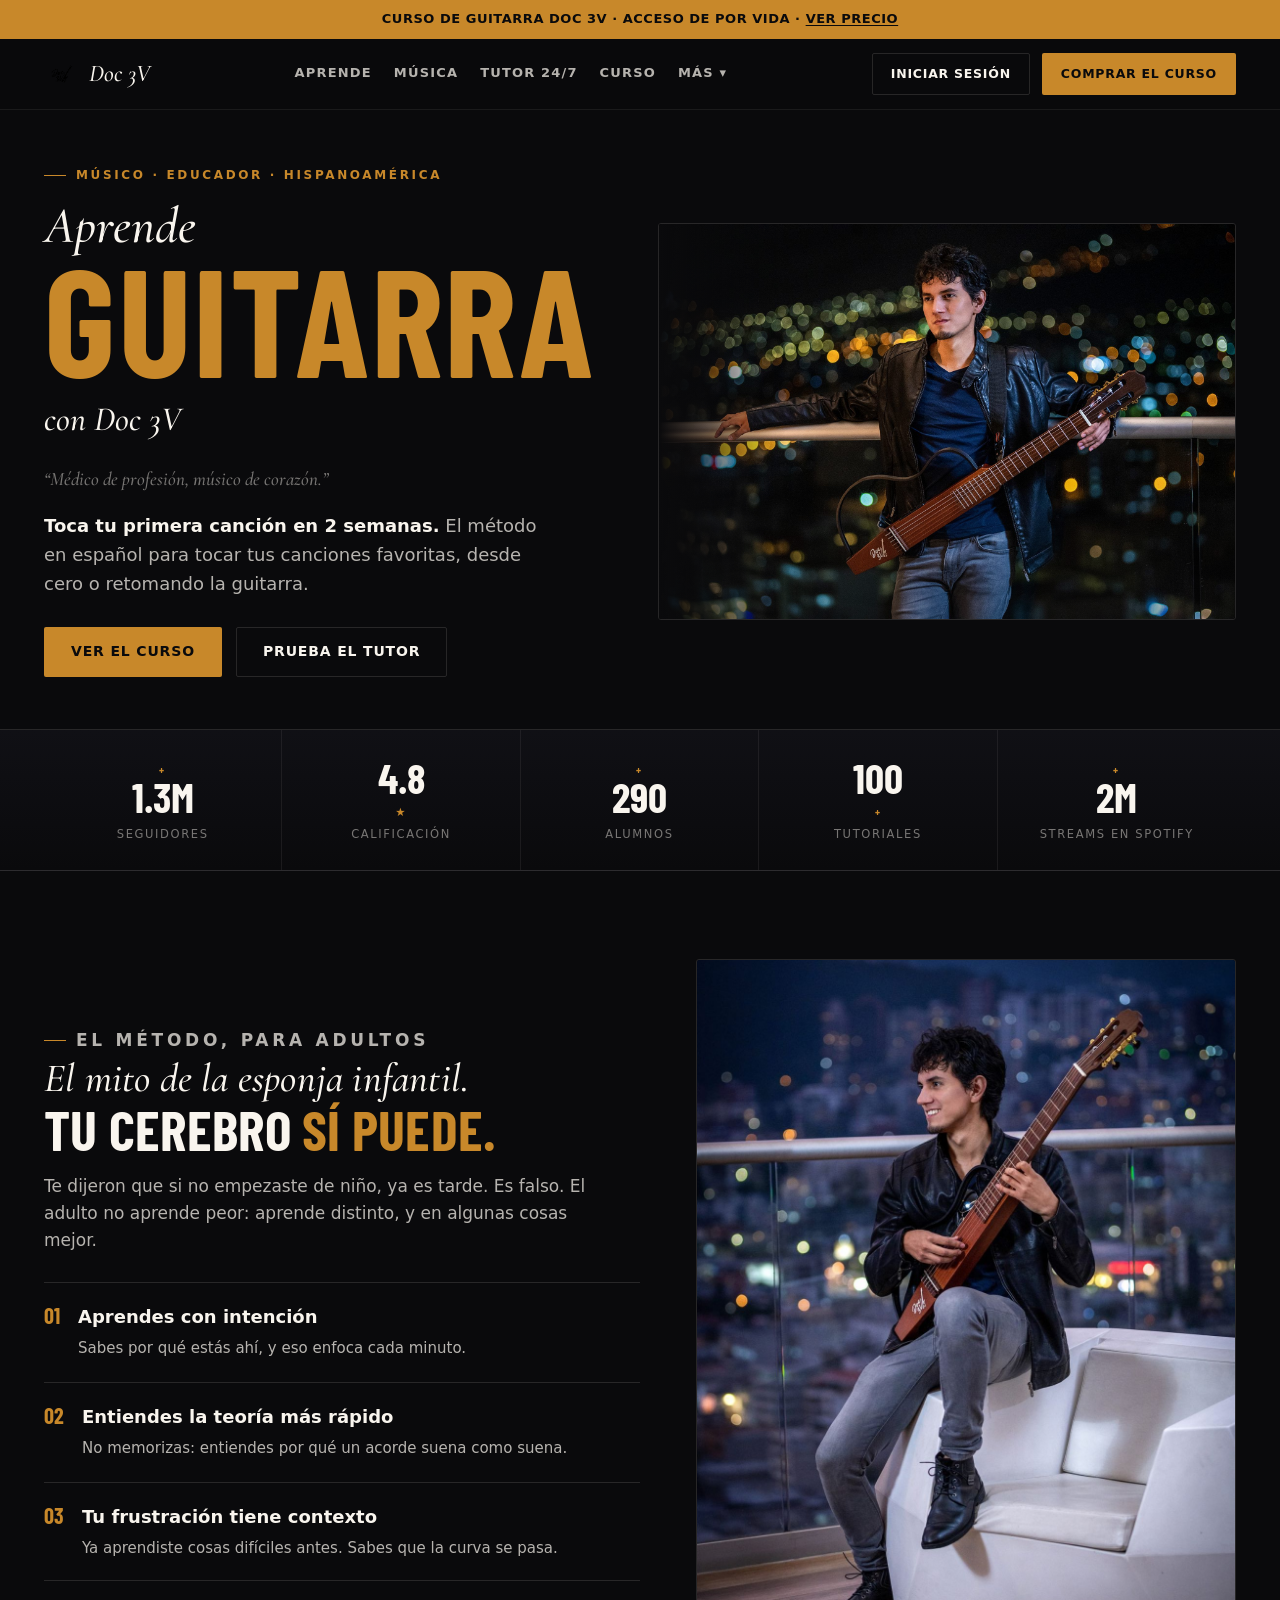
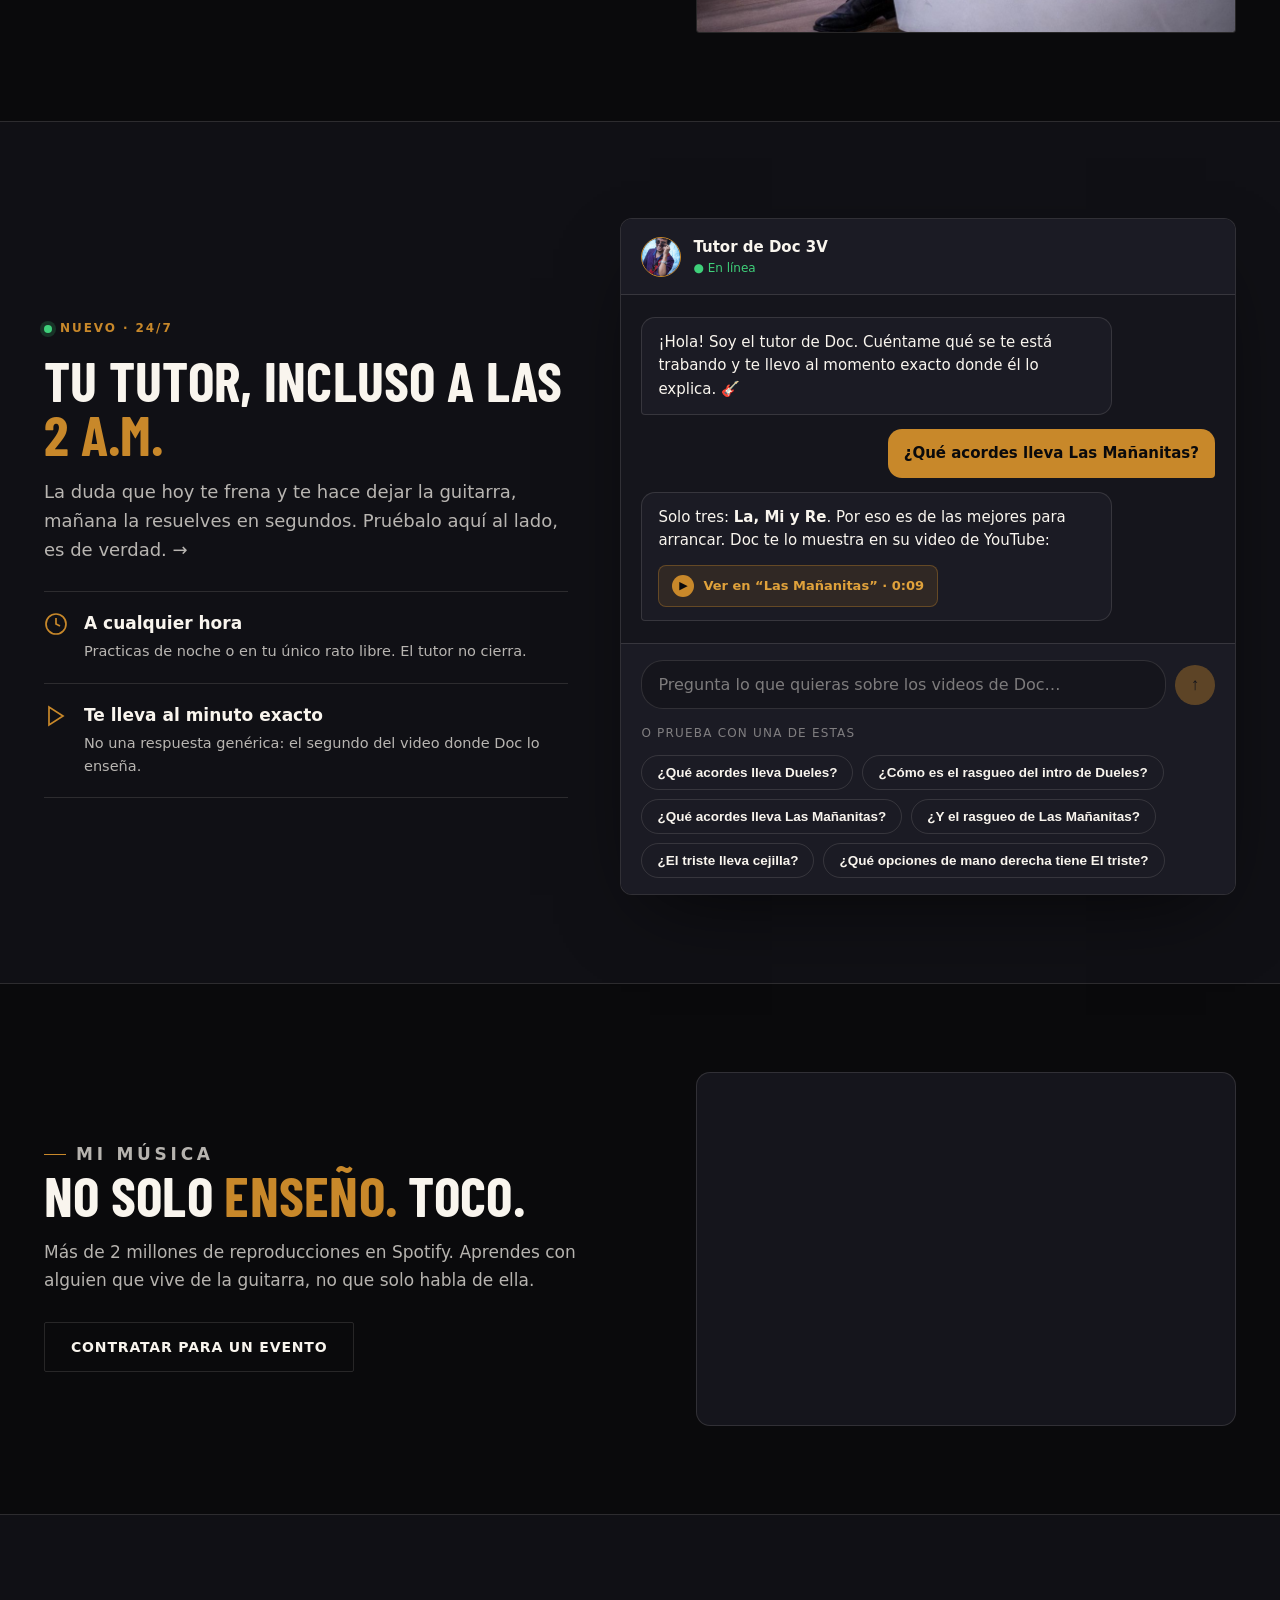
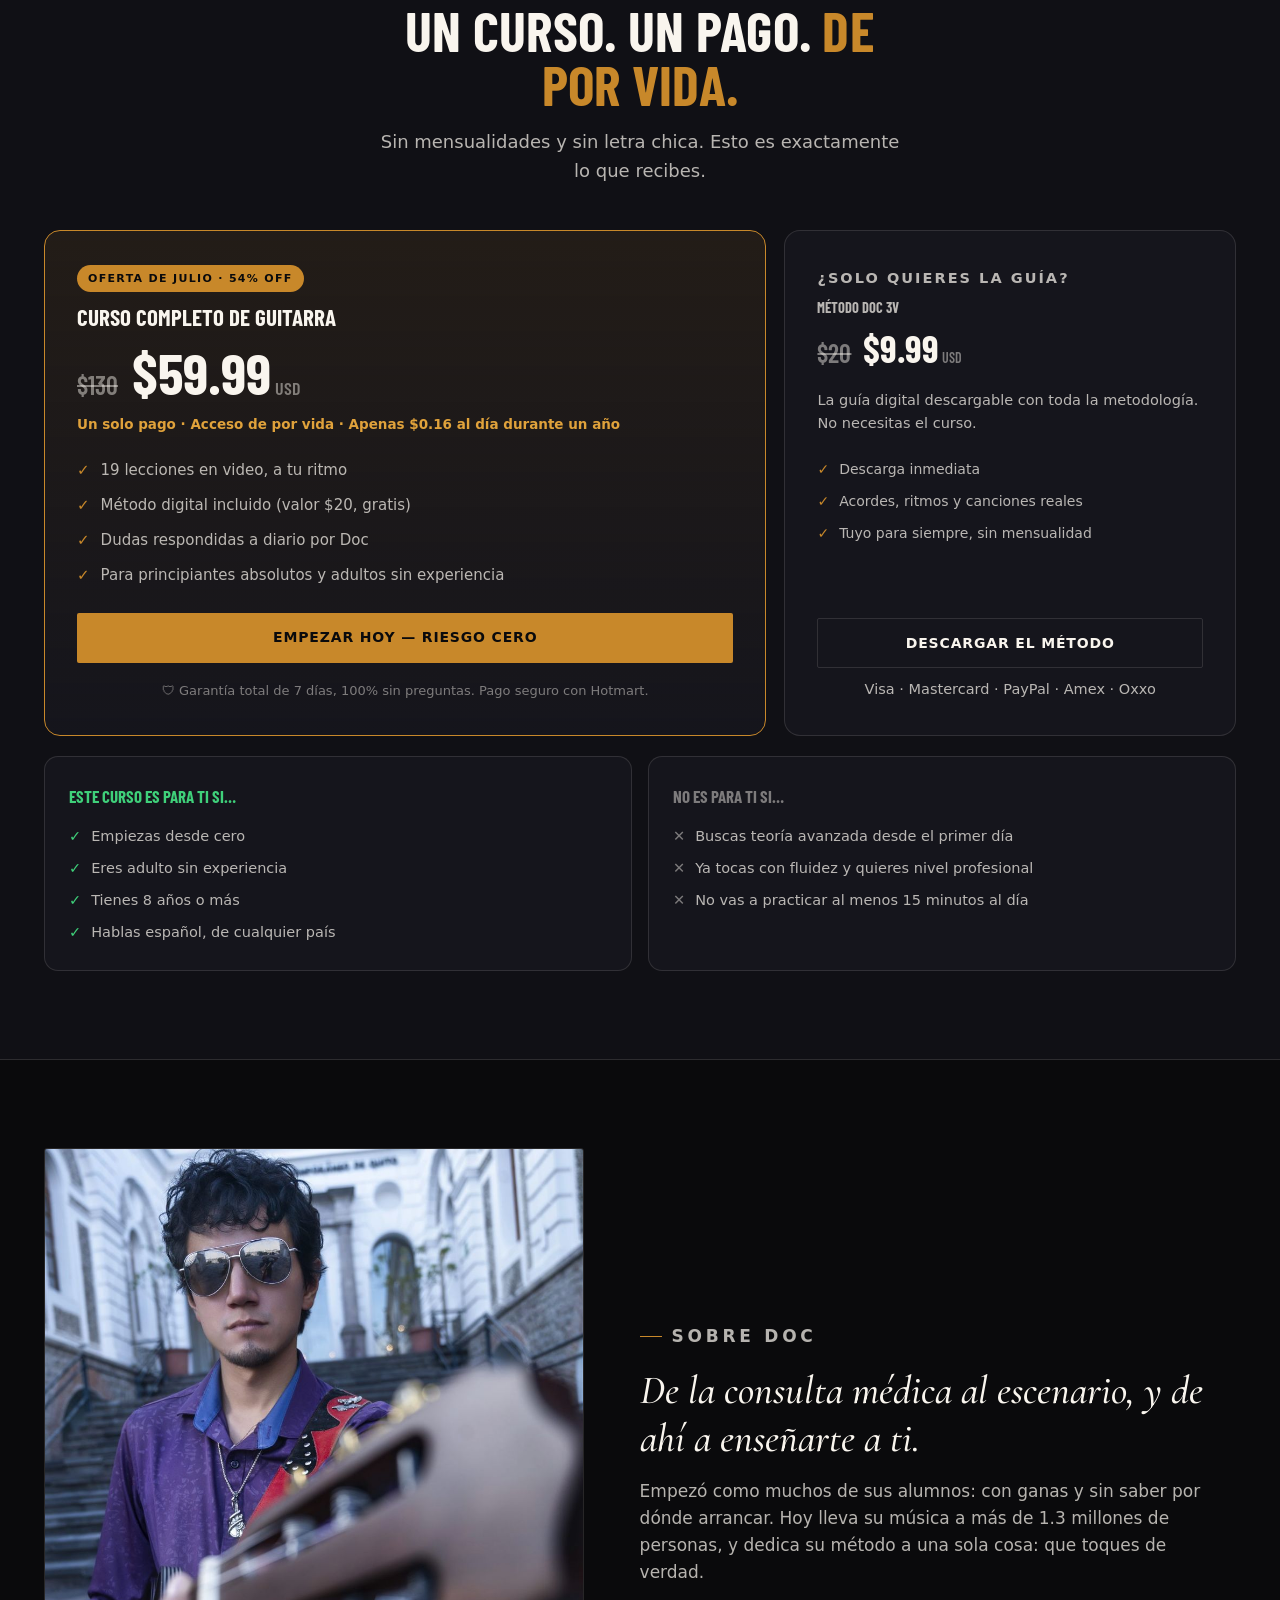
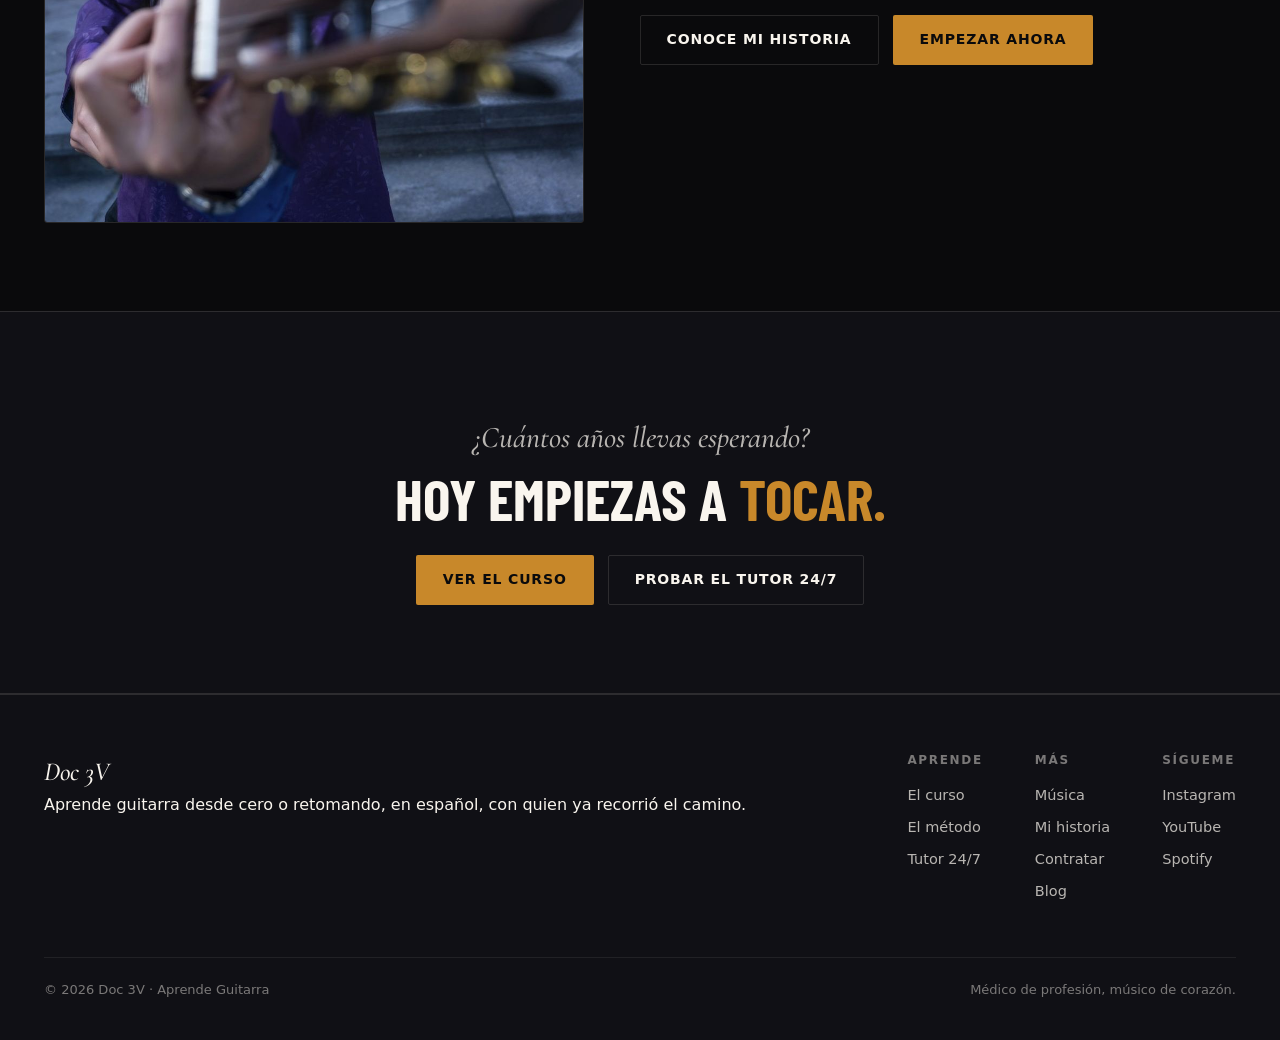
==== commit 00f9129e: "fix(demo): fuera metrónomo y "primeros acordes" — el bot es el unico protagonista Misma logica que m" ====
--- a/index.html
+++ b/index.html
@@ -5,7 +5,7 @@
 <meta name="viewport" content="width=device-width, initial-scale=1, viewport-fit=cover">
 <meta name="robots" content="noindex, nofollow">
 <title>Doc 3V | Aprende guitarra desde cero — toca tu primera canción en 2 semanas</title>
-<meta name="description" content="Aprende guitarra con Doc 3V, médico de profesión y músico de corazón. Método en español para adultos: curso, herramientas gratis (metrónomo, acordes), su música y un tutor 24/7.">
+<meta name="description" content="Aprende guitarra con Doc 3V, médico de profesión y músico de corazón. Método en español para adultos, con un tutor 24/7 que te lleva al minuto exacto de sus videos donde él lo explica.">
 <link rel="canonical" href="https://cgallardo-dev.github.io/doc3v-preview/">
 <meta name="theme-color" content="#0A0A0C"><link rel="icon" href="assets/img/logo.png">
 <meta property="og:type" content="website"><meta property="og:site_name" content="Doc 3V">
@@ -13,7 +13,7 @@
 <meta property="og:url" content="https://cgallardo-dev.github.io/doc3v-preview/"><meta property="og:image" content="https://cgallardo-dev.github.io/doc3v-preview/assets/img/hero.jpg"><meta property="og:locale" content="es_LA">
 <meta name="twitter:card" content="summary_large_image"><meta name="twitter:image" content="https://cgallardo-dev.github.io/doc3v-preview/assets/img/hero.jpg">
 <script type="application/ld+json">
-{"@context":"https://schema.org","@type":"Course","name":"Aprende Guitarra con Doc 3V","description":"Método en español para tocar la guitarra desde cero, diseñado para adultos, con 19 lecciones en video, herramientas gratuitas y un tutor 24/7.","inLanguage":"es","provider":{"@type":"Person","name":"Doc 3V","description":"Médico de profesión, músico de corazón."},"aggregateRating":{"@type":"AggregateRating","ratingValue":"4.8","ratingCount":"290","bestRating":"5"},"offers":{"@type":"Offer","price":"59.99","priceCurrency":"USD","availability":"https://schema.org/InStock"}}
+{"@context":"https://schema.org","@type":"Course","name":"Aprende Guitarra con Doc 3V","description":"Método en español para tocar la guitarra desde cero, diseñado para adultos, con 19 lecciones en video y un tutor 24/7.","inLanguage":"es","provider":{"@type":"Person","name":"Doc 3V","description":"Médico de profesión, músico de corazón."},"aggregateRating":{"@type":"AggregateRating","ratingValue":"4.8","ratingCount":"290","bestRating":"5"},"offers":{"@type":"Offer","price":"59.99","priceCurrency":"USD","availability":"https://schema.org/InStock"}}
 </script>
 <link rel="stylesheet" href="assets/styles.css">
 </head>
@@ -25,7 +25,6 @@
     <a class="brand" href="index.html" aria-label="Doc 3V, inicio"><img src="assets/img/logo.png" alt="" width="34" height="34"> Doc 3V</a>
     <nav class="main" aria-label="Principal">
       <a href="#aprende">Aprende</a>
-      <a href="#herramientas">Metrónomo</a>
       <a href="#musica">Música</a>
       <a href="#tutor">Tutor 24/7</a>
       <a href="#precio">Curso</a>
@@ -75,42 +74,6 @@
         </div>
       </div>
       <figure class="reveal"><img src="assets/img/method.jpg" alt="Doc 3V sentado tocando su guitarra con la ciudad de fondo" width="1100" height="1375" loading="lazy"></figure>
-    </div>
-  </section>
-
-  <!-- HERRAMIENTAS + metrónomo + acordes -->
-  <section class="band" id="herramientas">
-    <div class="wrap">
-      <div class="reveal center" style="max-width:56ch"><div class="sec-head center"><h2>Un metrónomo <span class="g">de verdad.</span> Aquí mismo.</h2><p>Sin registro, sin pagar, sin descargar nada. Ajústalo y practica ahora. Una herramienta que funciona vale más que diez que solo se ven.</p></div></div>
-      <div class="metro reveal">
-        <div class="metro-left">
-          <p class="metro-badge">Herramienta en vivo</p>
-          <h3>Metrónomo</h3>
-          <p>Ajusta el tempo, elige el compás o toca “TAP” al ritmo de tu canción. Mantén el tiempo mientras practicas.</p>
-          <span class="metro-free">● Gratis y sin registro. Pruébalo ahora.</span>
-        </div>
-        <div class="metro-right">
-          <div class="beats" id="beats" aria-hidden="true"></div>
-          <div class="bpm-display"><span id="bpmVal">100</span><small> BPM</small></div>
-          <input class="metro-slider" id="bpm" type="range" min="40" max="220" value="100" aria-label="Tempo en pulsos por minuto">
-          <div class="metro-row" id="presets"></div>
-          <div class="metro-row" id="sigs"></div>
-          <div class="metro-ctrls"><button class="btn btn-gold btn-sm" id="play" type="button">▶ Iniciar</button><button class="btn btn-line btn-sm" id="tap" type="button">TAP</button></div>
-        </div>
-      </div>
-    </div>
-  </section>
-
-  <!-- ACORDES -->
-  <section id="acordes">
-    <div class="wrap">
-      <div class="reveal center" style="max-width:52ch"><div class="sec-head center"><h2>Tus primeros <span class="g">acordes.</span></h2><p>Con los que empiezas todo. Cada uno, con la posición exacta de los dedos.</p></div></div>
-      <div class="chord-grid reveal" id="chordGrid"></div>
-      <div class="prog reveal" style="max-width:760px;margin-left:auto;margin-right:auto">
-        <p class="lbl">La progresión mágica</p>
-        <p class="seq">Am <span>·</span> F <span>·</span> C <span>·</span> G</p>
-        <p>Con estos cuatro, en este orden, ya suenan cientos de canciones. Es lo primero que aprendes.</p>
-      </div>
     </div>
   </section>
 
@@ -232,7 +195,7 @@
     <div class="f-grid">
       <div><div class="f-brand">Doc 3V</div><p>Aprende guitarra desde cero o retomando, en español, con quien ya recorrió el camino.</p></div>
       <div class="f-links">
-        <div><h4>Aprende</h4><a href="#precio">El curso</a><a href="#aprende">El método</a><a href="#herramientas">Metrónomo</a><a href="#tutor">Tutor 24/7</a></div>
+        <div><h4>Aprende</h4><a href="#precio">El curso</a><a href="#aprende">El método</a><a href="#tutor">Tutor 24/7</a></div>
         <div><h4>Más</h4><a href="#musica">Música</a><a href="historia.html">Mi historia</a><a href="contratar.html">Contratar</a><a href="blog.html">Blog</a></div>
         <div><h4>Sígueme</h4><a href="#">Instagram</a><a href="#">YouTube</a><a href="#">Spotify</a></div>
       </div>
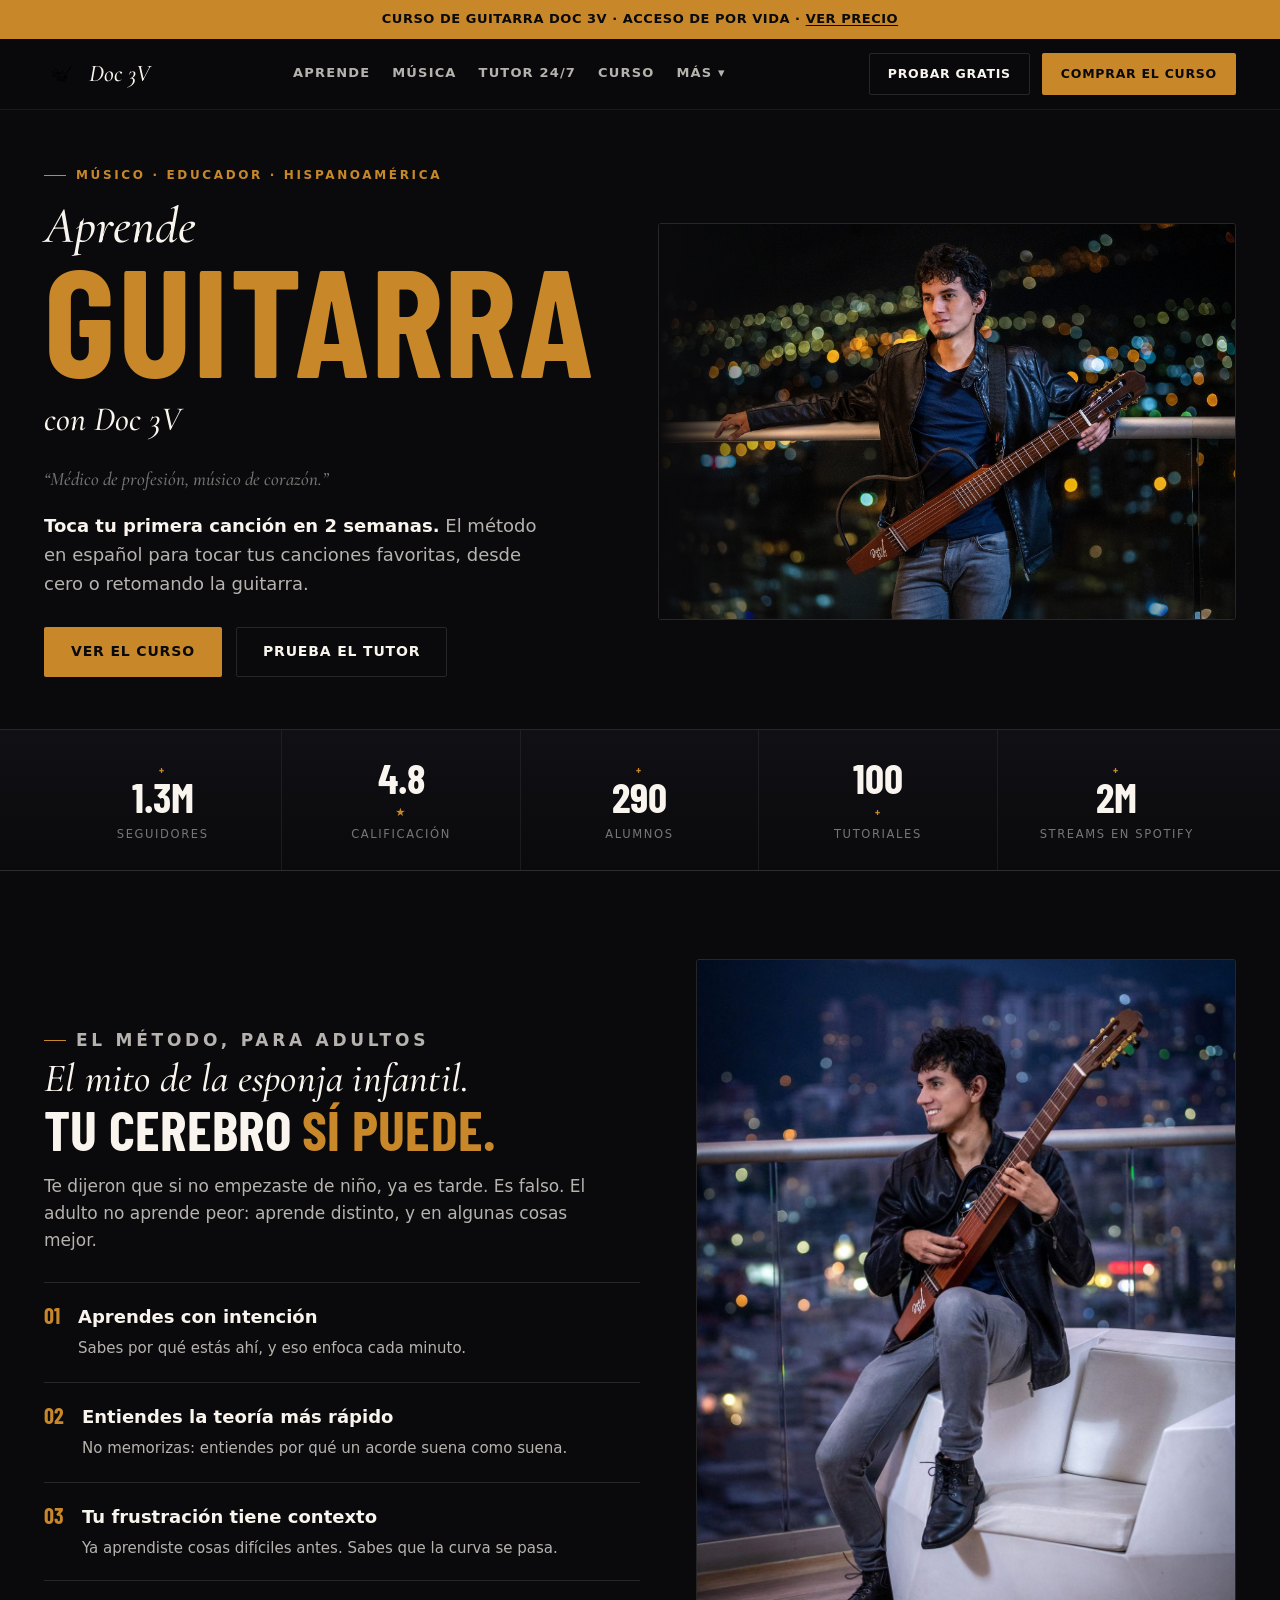
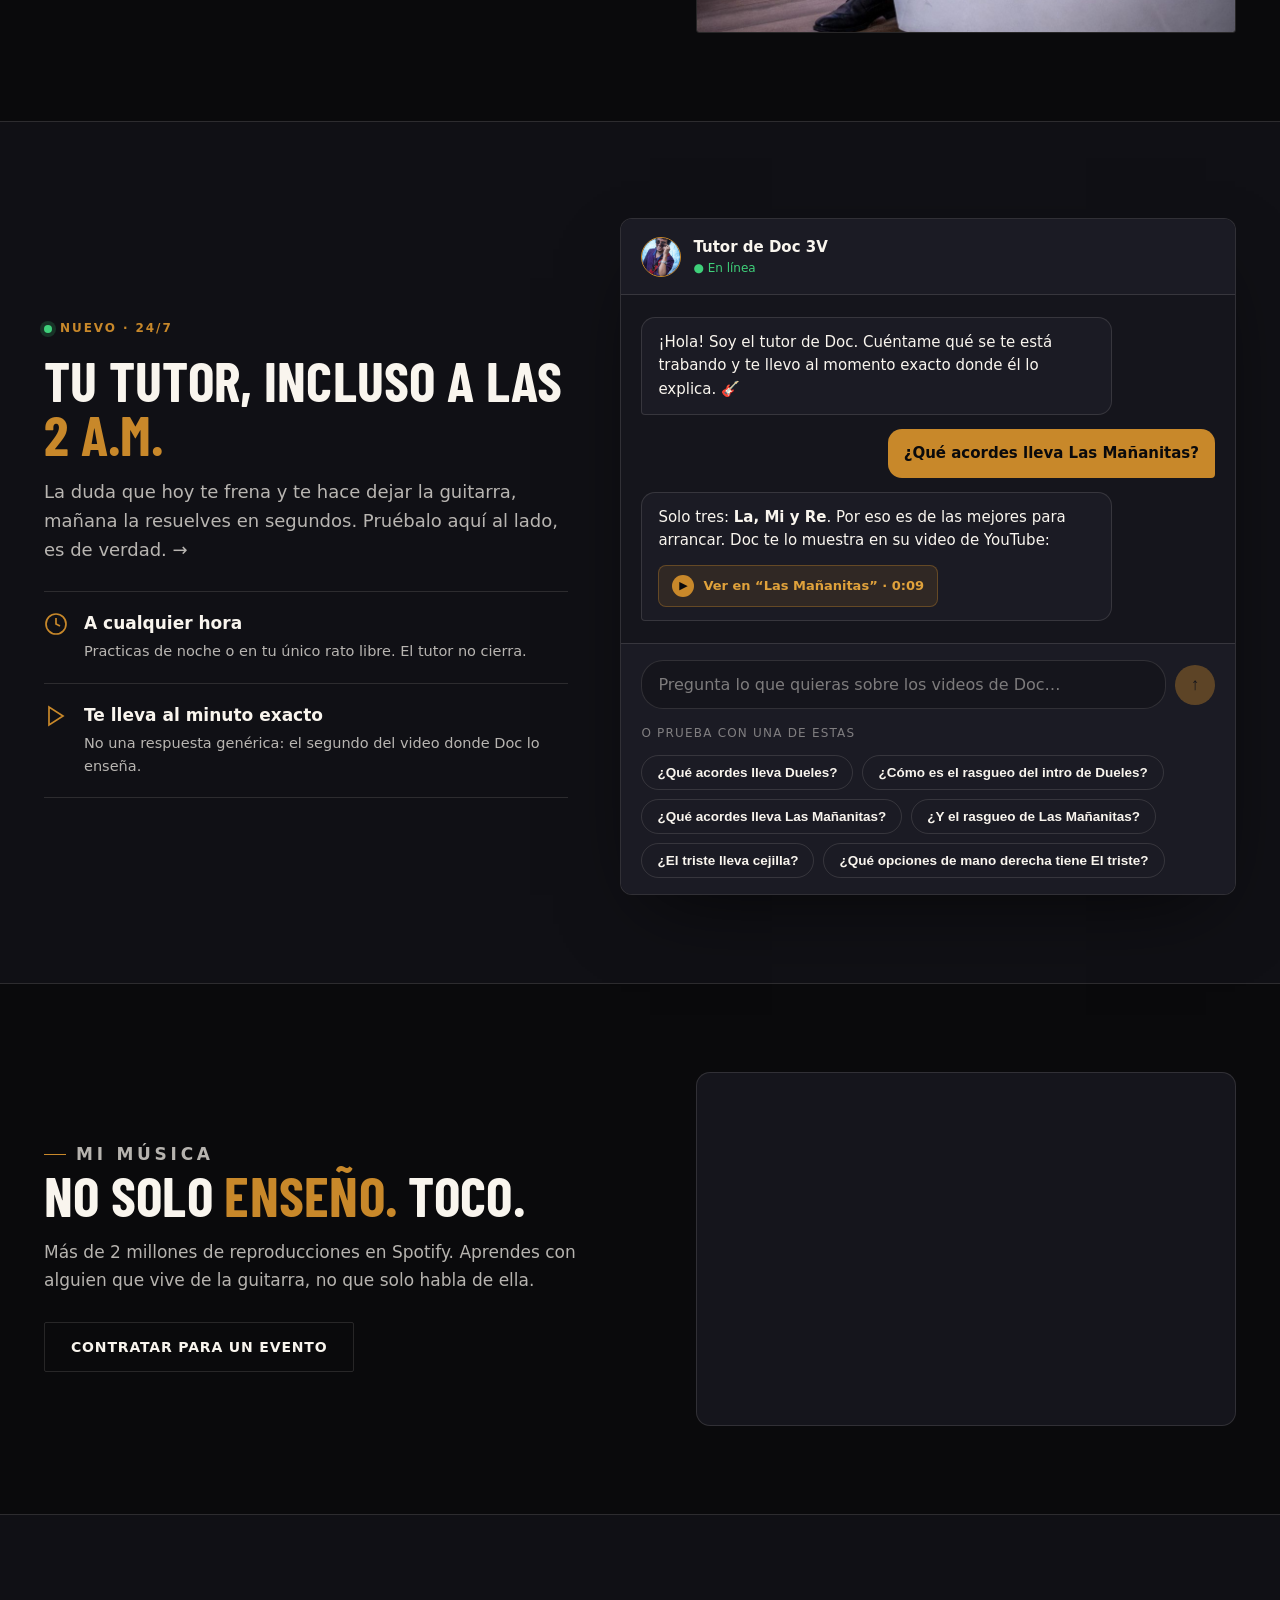
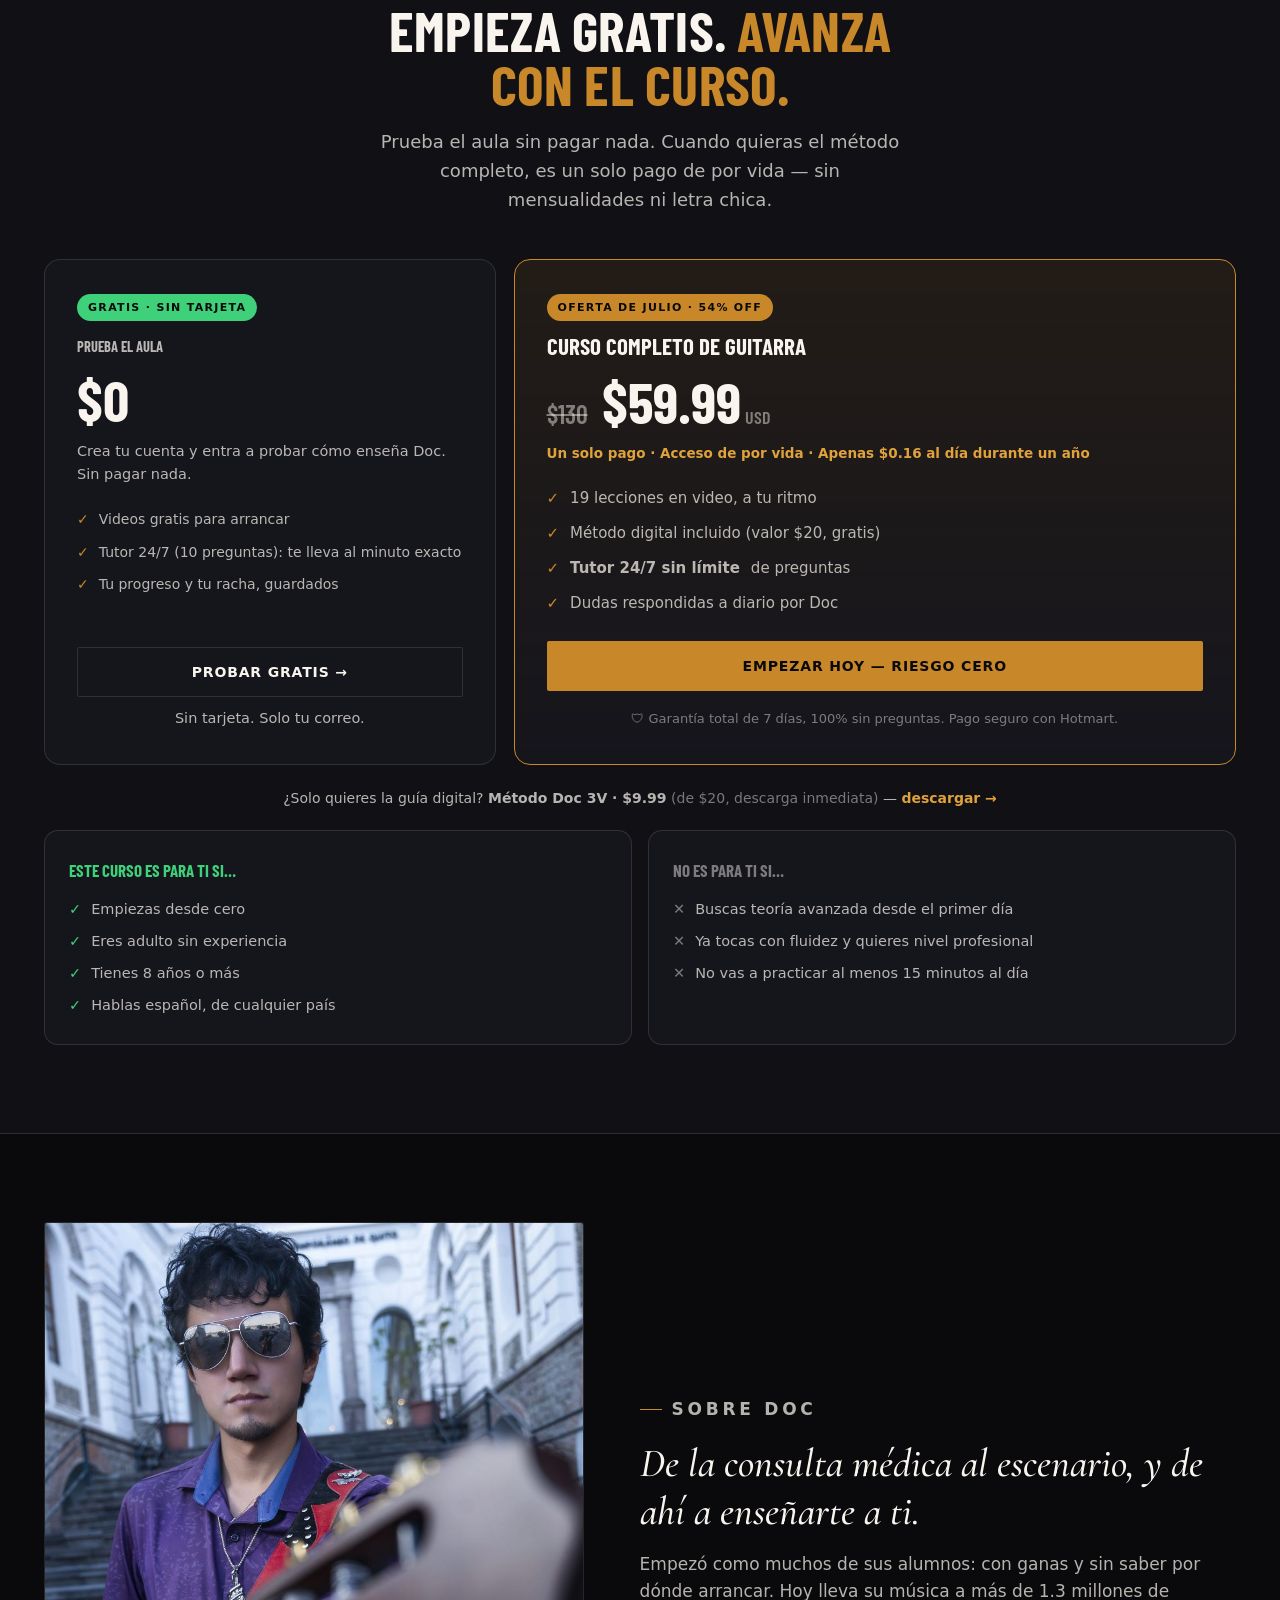
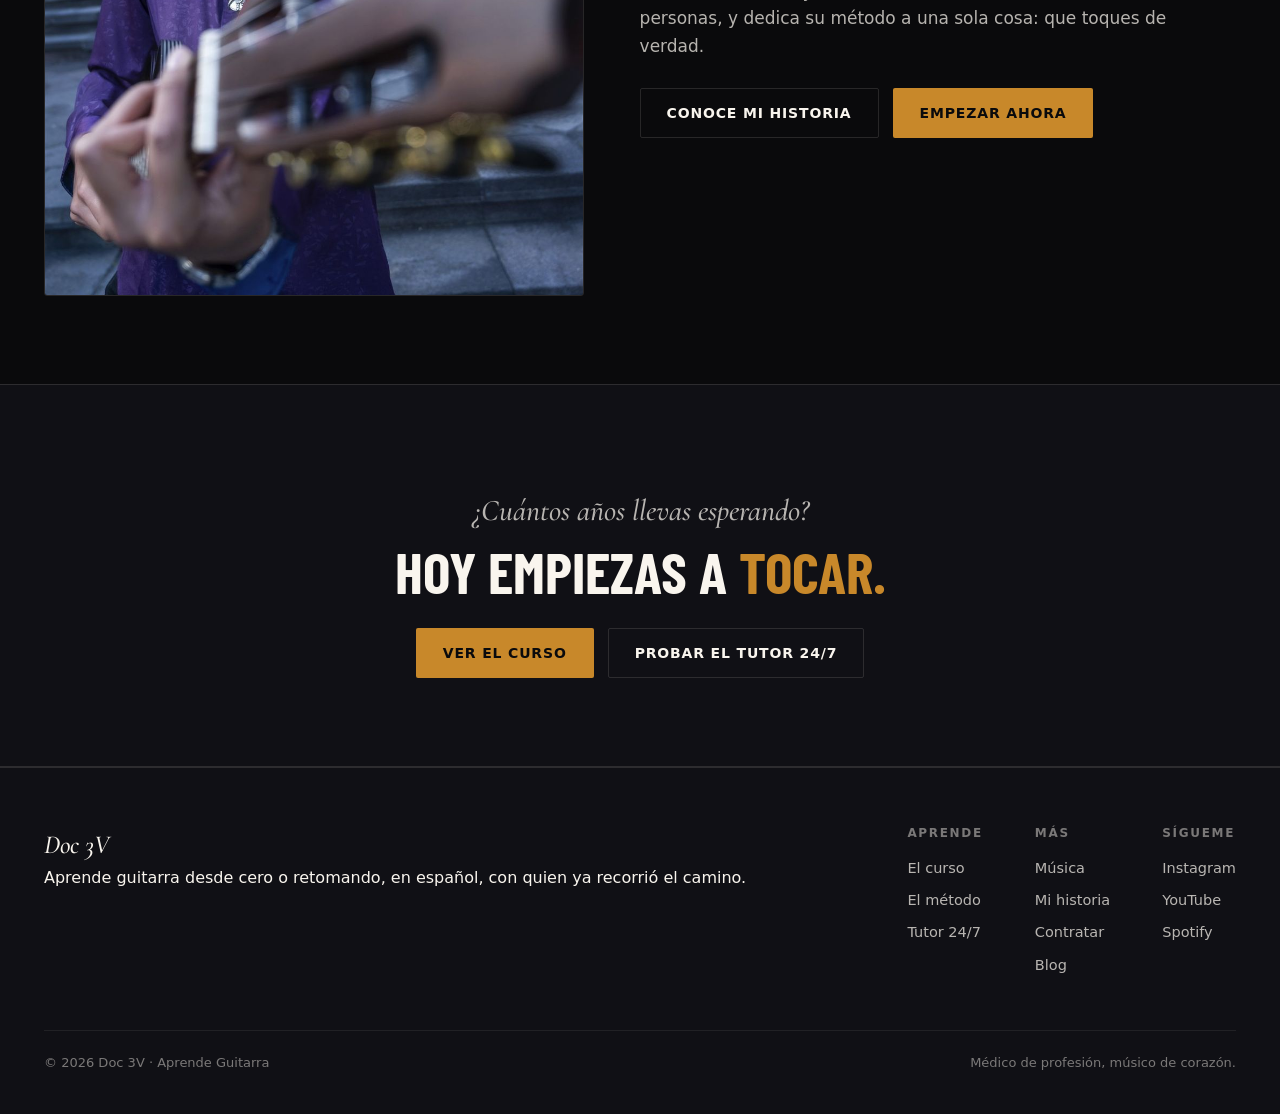
==== commit 5a5fa62c: "feat(demo): flujo freemium claro — plan gratis + de pago, y "Probar gratis" entra a la app Antes: la" ====
--- a/index.html
+++ b/index.html
@@ -28,10 +28,10 @@
       <a href="#musica">Música</a>
       <a href="#tutor">Tutor 24/7</a>
       <a href="#precio">Curso</a>
-      <div class="more"><button type="button" aria-haspopup="true">Más ▾</button><div class="more-menu"><a href="historia.html">Mi historia</a><a href="contratar.html">Contratar</a><a href="blog.html">Blog</a></div></div>
+      <div class="more"><button type="button" aria-haspopup="true">Más ▾</button><div class="more-menu"><a href="acceso.html">Iniciar sesión</a><a href="historia.html">Mi historia</a><a href="contratar.html">Contratar</a><a href="blog.html">Blog</a></div></div>
     </nav>
     <!-- Deslogueado: Iniciar sesión (a nuestra app) + Comprar (a Hotmart, la caja). Con sesión, el script de abajo lo cambia por el menú de cuenta (patrón NotorAI). -->
-    <div class="hdr-cta" id="hdrCta"><a class="btn btn-line btn-sm" href="acceso.html">Iniciar sesión</a><a class="btn btn-gold btn-sm" href="#precio">Comprar el curso</a></div>
+    <div class="hdr-cta" id="hdrCta"><a class="btn btn-line btn-sm" href="acceso.html?tab=registro&amp;plan=free">Probar gratis</a><a class="btn btn-gold btn-sm" href="#precio">Comprar el curso</a></div>
   </div>
 </header>
 
@@ -129,8 +129,23 @@
   <!-- PRECIO (única vez en todo el sitio) -->
   <section class="band" id="precio">
     <div class="wrap">
-      <div class="reveal center" style="max-width:52ch"><div class="sec-head center"><h2>Un curso. Un pago. <span class="g">De por vida.</span></h2><p>Sin mensualidades y sin letra chica. Esto es exactamente lo que recibes.</p></div></div>
+      <div class="reveal center" style="max-width:52ch"><div class="sec-head center"><h2>Empieza gratis. <span class="g">Avanza con el curso.</span></h2><p>Prueba el aula sin pagar nada. Cuando quieras el método completo, es un solo pago de por vida — sin mensualidades ni letra chica.</p></div></div>
       <div class="price-grid reveal">
+        <!-- PLAN GRATIS: crea la cuenta (captura el correo) y entra a la app -->
+        <div class="price-side">
+          <span class="badge badge-free">Gratis · sin tarjeta</span>
+          <p class="pn">Prueba el aula</p>
+          <div class="price-row"><span class="now">$0</span></div>
+          <p class="free-line">Crea tu cuenta y entra a probar cómo enseña Doc. Sin pagar nada.</p>
+          <ul>
+            <li>Videos gratis para arrancar</li>
+            <li>Tutor 24/7 (10 preguntas): te lleva al minuto exacto</li>
+            <li>Tu progreso y tu racha, guardados</li>
+          </ul>
+          <a class="btn btn-line" href="acceso.html?tab=registro&amp;plan=free">Probar gratis →</a>
+          <p class="pays">Sin tarjeta. Solo tu correo.</p>
+        </div>
+        <!-- CURSO COMPLETO: el pago sigue en Hotmart (la caja) -->
         <div class="price-main">
           <span class="badge">Oferta de julio · 54% OFF</span>
           <p class="pn">Curso completo de guitarra</p>
@@ -139,27 +154,15 @@
           <ul>
             <li>19 lecciones en video, a tu ritmo</li>
             <li>Método digital incluido (valor $20, gratis)</li>
+            <li><b>Tutor 24/7 sin límite</b> de preguntas</li>
             <li>Dudas respondidas a diario por Doc</li>
-            <li>Para principiantes absolutos y adultos sin experiencia</li>
           </ul>
-          <!-- El pago sigue en Hotmart (la caja). TODO: reemplazar por el link de checkout de Hotmart de Doc. -->
+          <!-- TODO Doc: reemplazar href="#" por el link de checkout de Hotmart de Doc. -->
           <a class="btn btn-gold" href="#" data-hotmart>Empezar hoy — riesgo cero</a>
           <p class="guarantee">🛡 Garantía total de 7 días, 100% sin preguntas. Pago seguro con Hotmart.</p>
         </div>
-        <aside class="price-side">
-          <p class="pn2">¿Solo quieres la guía?</p>
-          <p class="pn">Método Doc 3V</p>
-          <div class="price-row2"><span class="was">$20</span><span class="now2">$9.99<small> USD</small></span></div>
-          <p>La guía digital descargable con toda la metodología. No necesitas el curso.</p>
-          <ul>
-            <li>Descarga inmediata</li>
-            <li>Acordes, ritmos y canciones reales</li>
-            <li>Tuyo para siempre, sin mensualidad</li>
-          </ul>
-          <a class="btn btn-line" href="#">Descargar el método</a>
-          <p class="pays">Visa · Mastercard · PayPal · Amex · Oxxo</p>
-        </aside>
-      </div>
+      </div>
+      <p class="price-alt reveal">¿Solo quieres la guía digital? <b>Método Doc 3V · $9.99</b> <span>(de $20, descarga inmediata)</span> — <a href="#" data-hotmart-metodo>descargar →</a></p>
       <div class="fit reveal">
         <div class="fit-col yes"><h4>Este curso es para ti si…</h4><ul><li>Empiezas desde cero</li><li>Eres adulto sin experiencia</li><li>Tienes 8 años o más</li><li>Hablas español, de cualquier país</li></ul></div>
         <div class="fit-col no"><h4>No es para ti si…</h4><ul><li>Buscas teoría avanzada desde el primer día</li><li>Ya tocas con fluidez y quieres nivel profesional</li><li>No vas a practicar al menos 15 minutos al día</li></ul></div>
--- a/assets/styles.css
+++ b/assets/styles.css
@@ -263,10 +263,15 @@
 .bot-note{text-align:center;color:var(--cream-45);font-size:13.5px;margin-top:22px}
 
 /* precio */
-.price-grid{display:grid;grid-template-columns:1.6fr 1fr;gap:18px;margin-top:44px;align-items:stretch}
+.price-grid{display:grid;grid-template-columns:1fr 1.6fr;gap:18px;margin-top:44px;align-items:stretch}
 .price-main{border:1px solid var(--gold);border-radius:16px;background:linear-gradient(180deg,rgba(200,136,42,.1),var(--panel));padding:34px 32px;display:flex;flex-direction:column;gap:6px}
 .price-side{border:1px solid var(--line);border-radius:16px;background:var(--panel);padding:34px 32px;display:flex;flex-direction:column;gap:8px}
 .badge{align-self:flex-start;font-size:11px;letter-spacing:.12em;text-transform:uppercase;color:var(--ink);background:var(--gold);font-weight:700;padding:5px 11px;border-radius:20px;margin-bottom:8px}
+.badge-free{background:var(--green)}
+.free-line{font-size:13.5px;color:var(--cream-70)}
+.price-alt{margin-top:22px;text-align:center;font-size:14px;color:var(--cream-70)}
+.price-alt a{color:var(--gold-bright);font-weight:600}
+.price-alt span{color:var(--cream-45)}
 .pn{font-family:'Barlow C',var(--sans);text-transform:uppercase;font-weight:700;font-size:23px;line-height:1}
 .pn2{font-size:12px;letter-spacing:.14em;text-transform:uppercase;color:var(--cream-45);font-weight:700}
 .price-row{display:flex;align-items:baseline;gap:14px;margin:8px 0 2px}
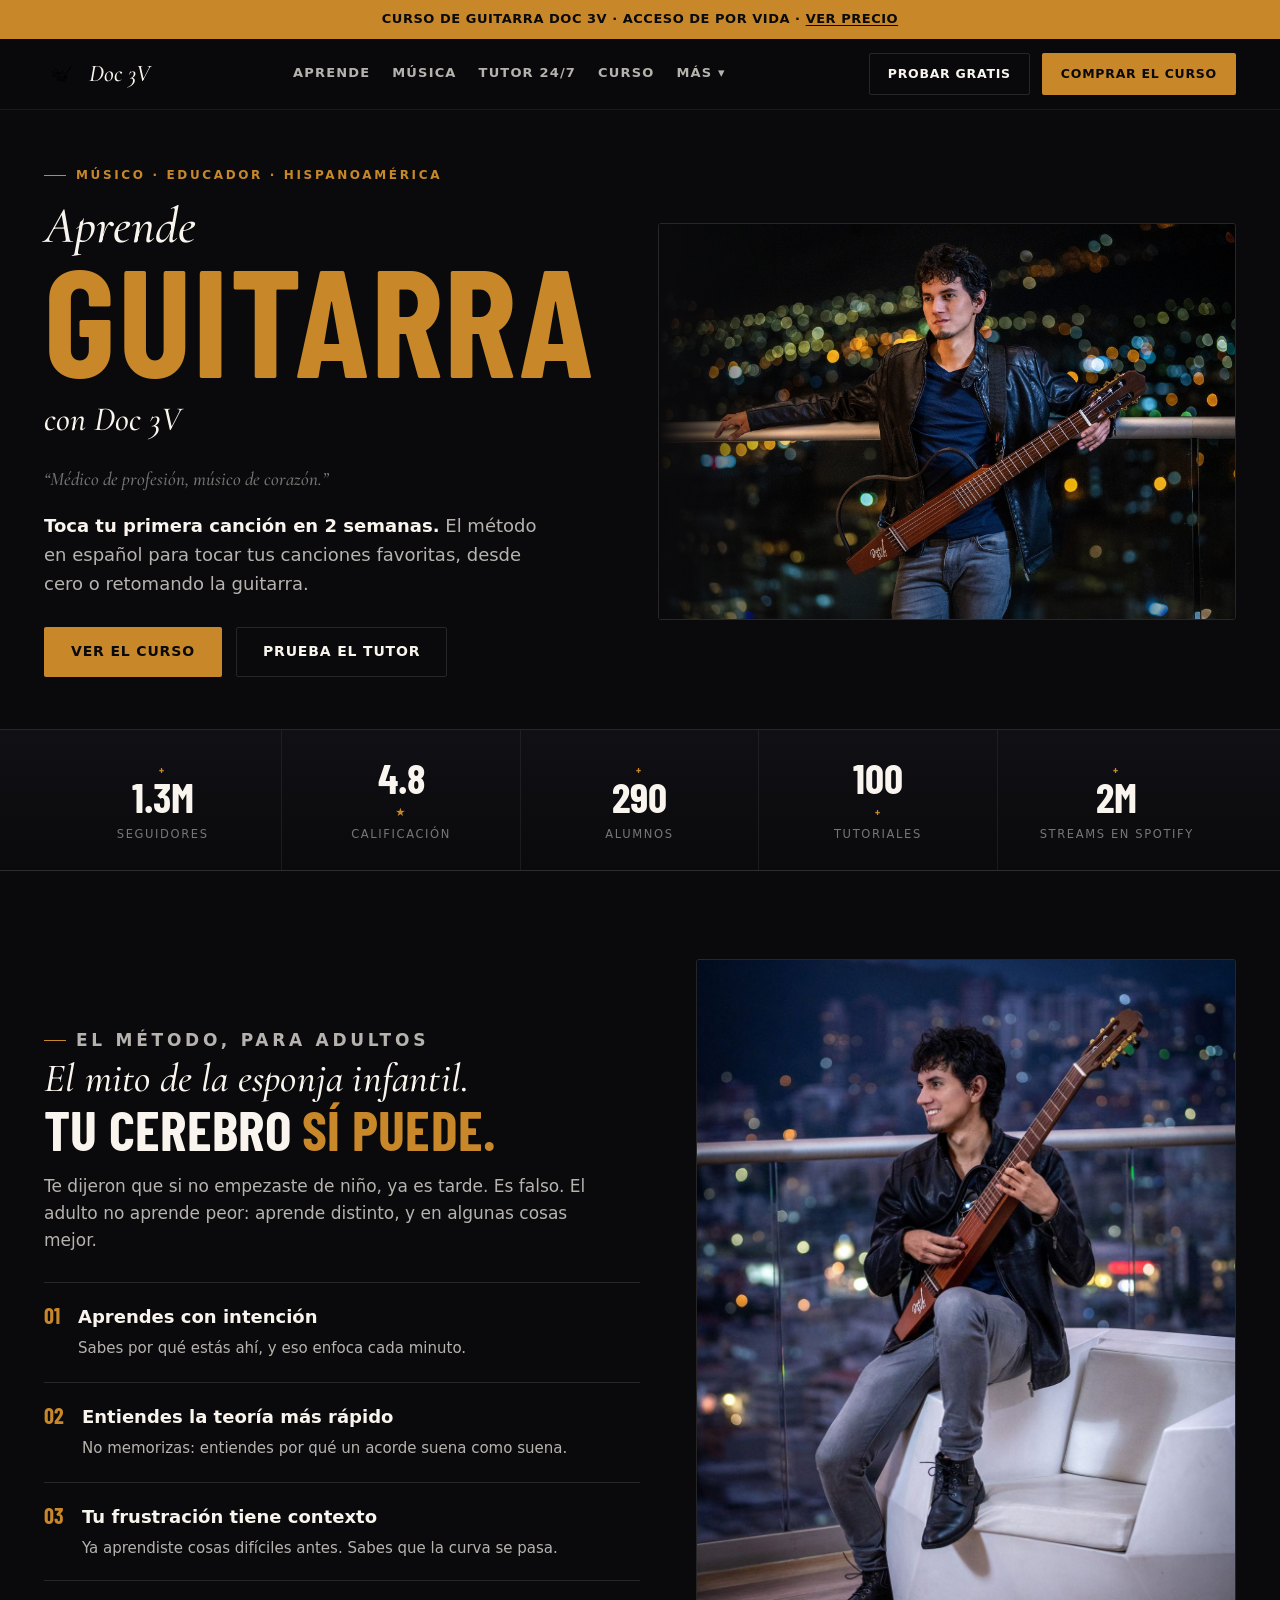
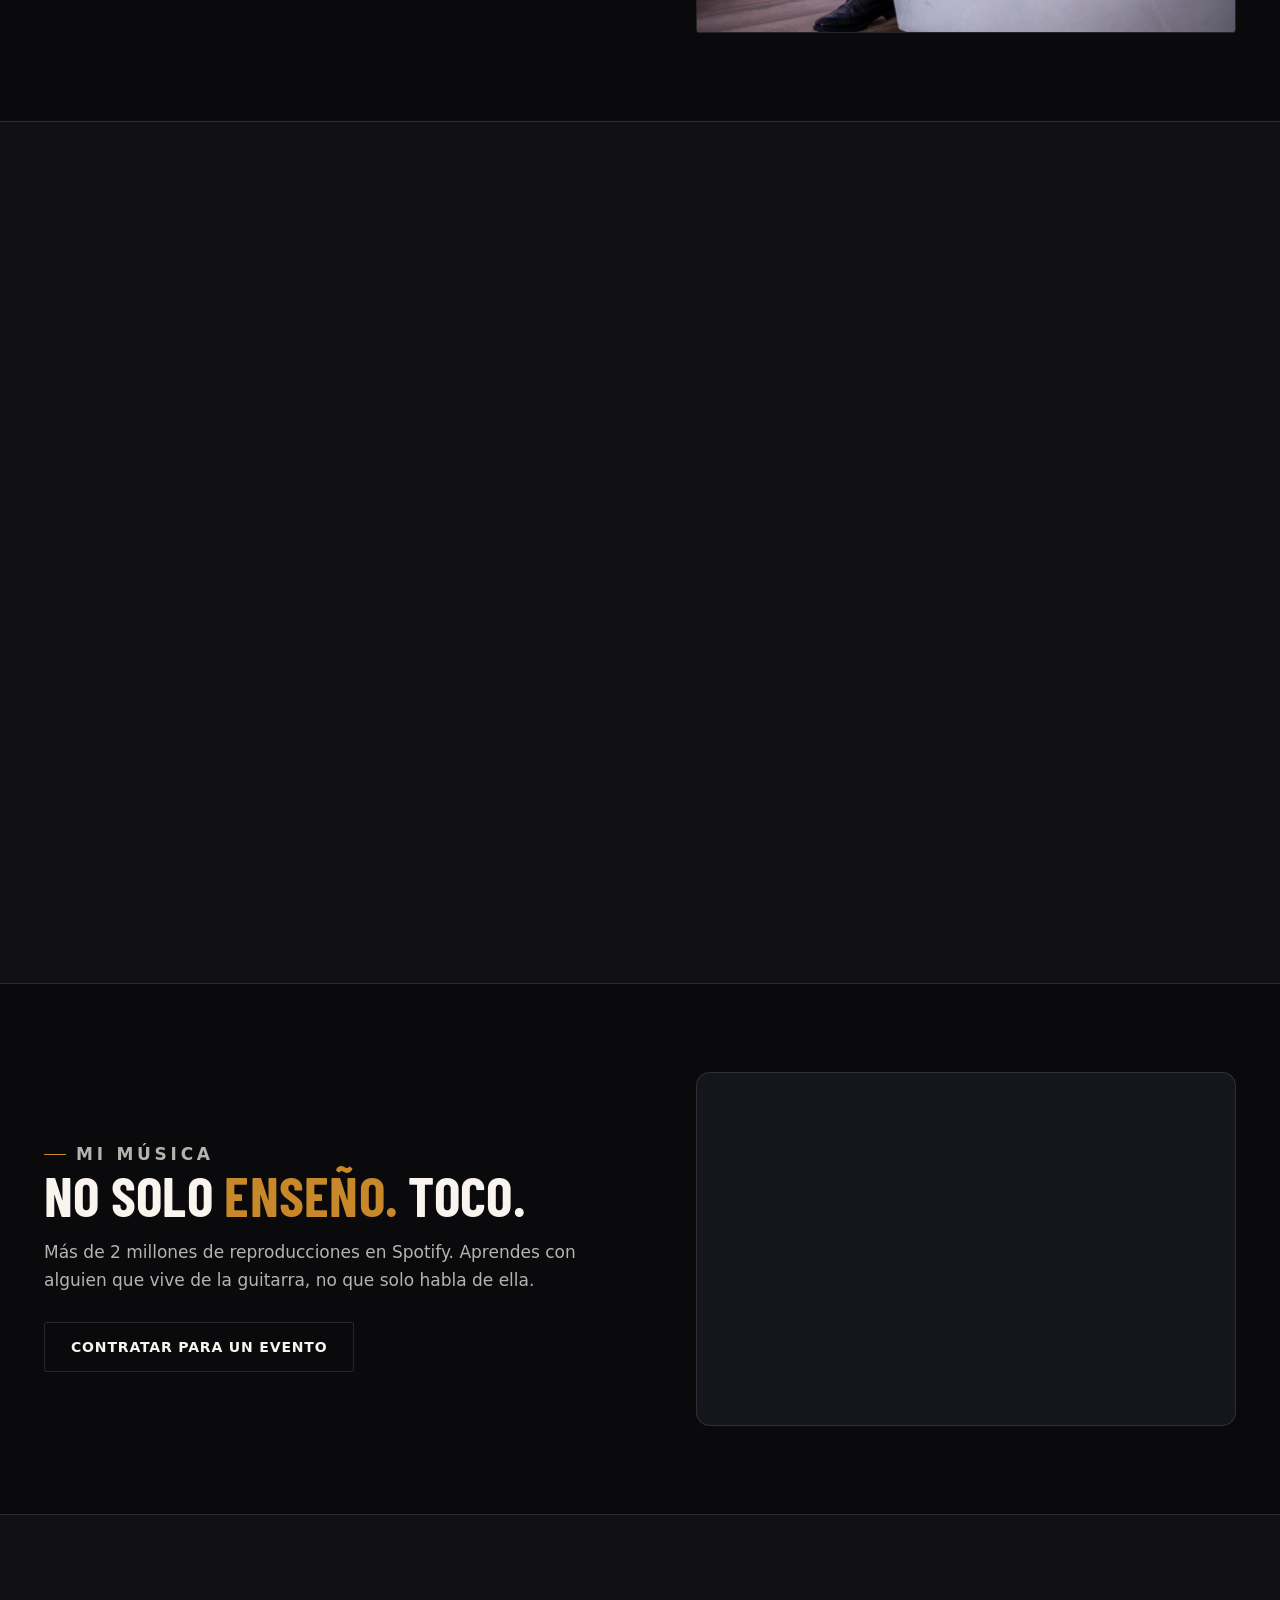
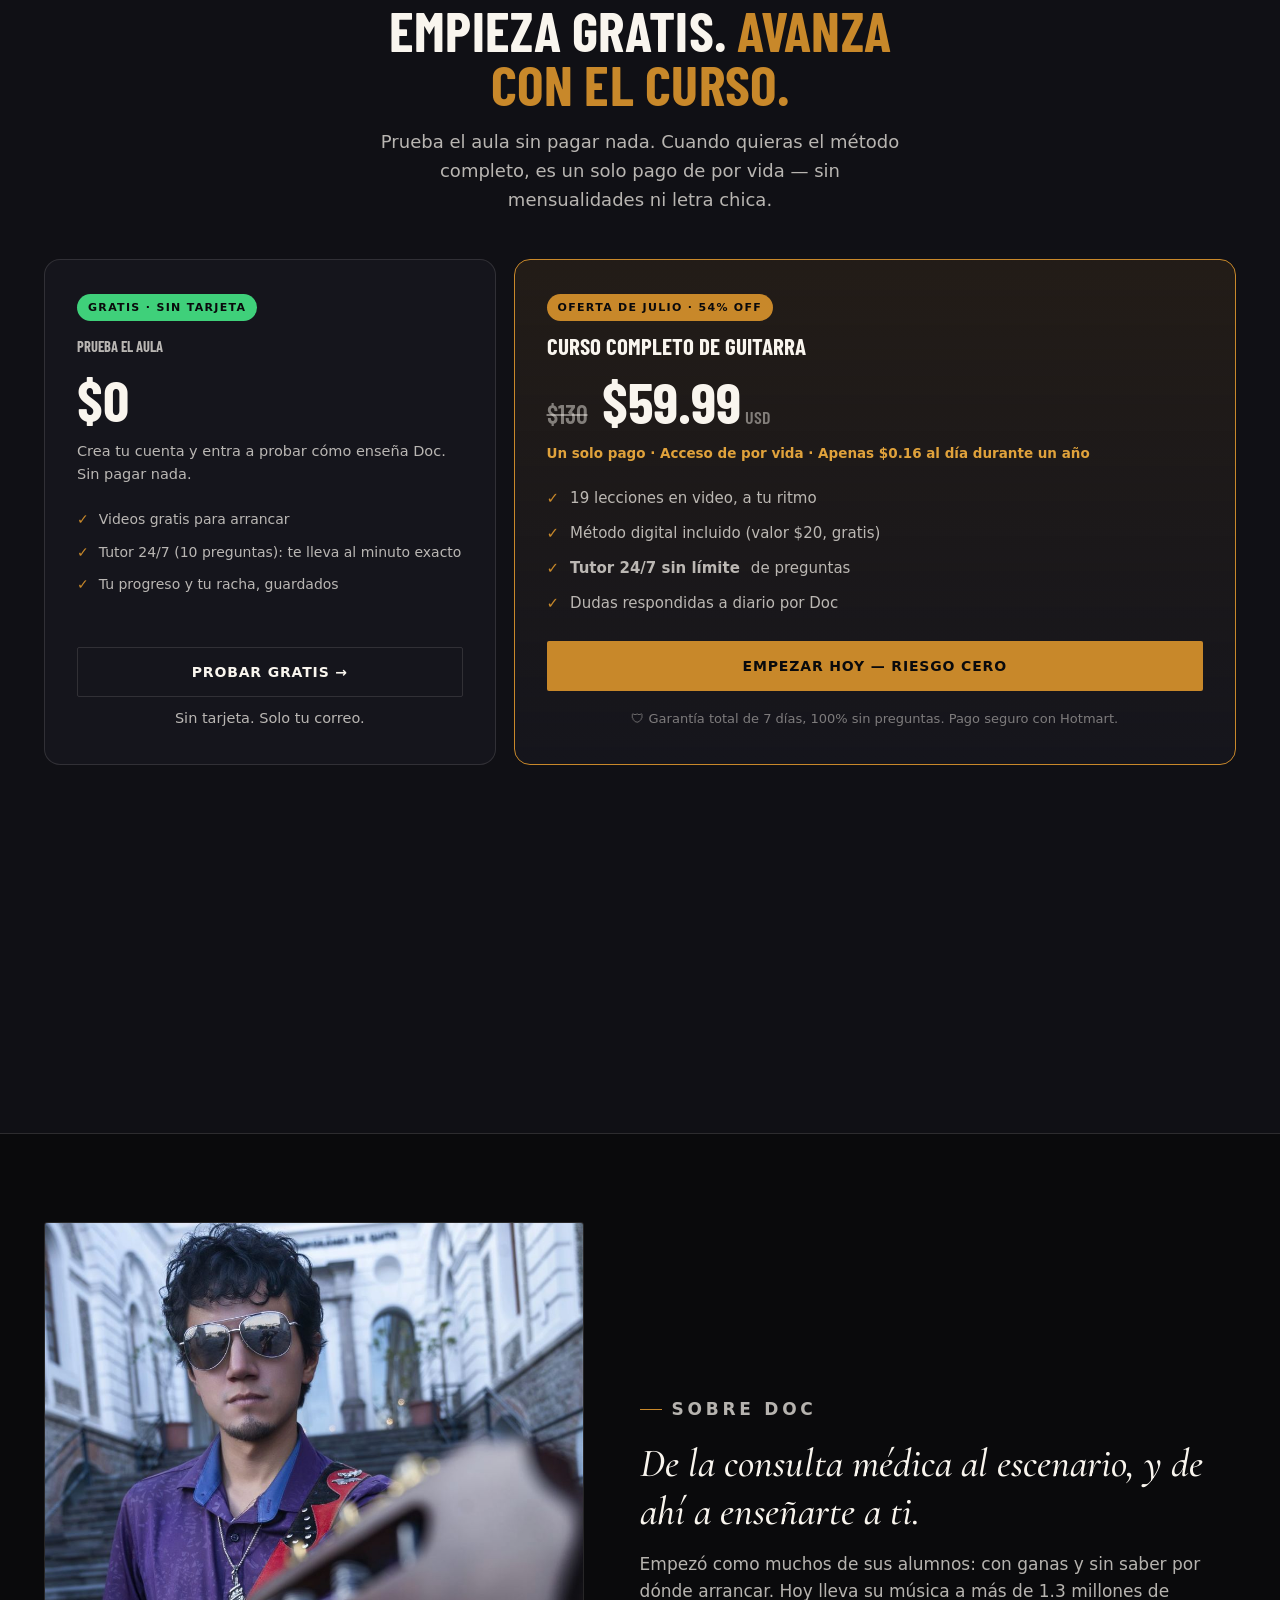
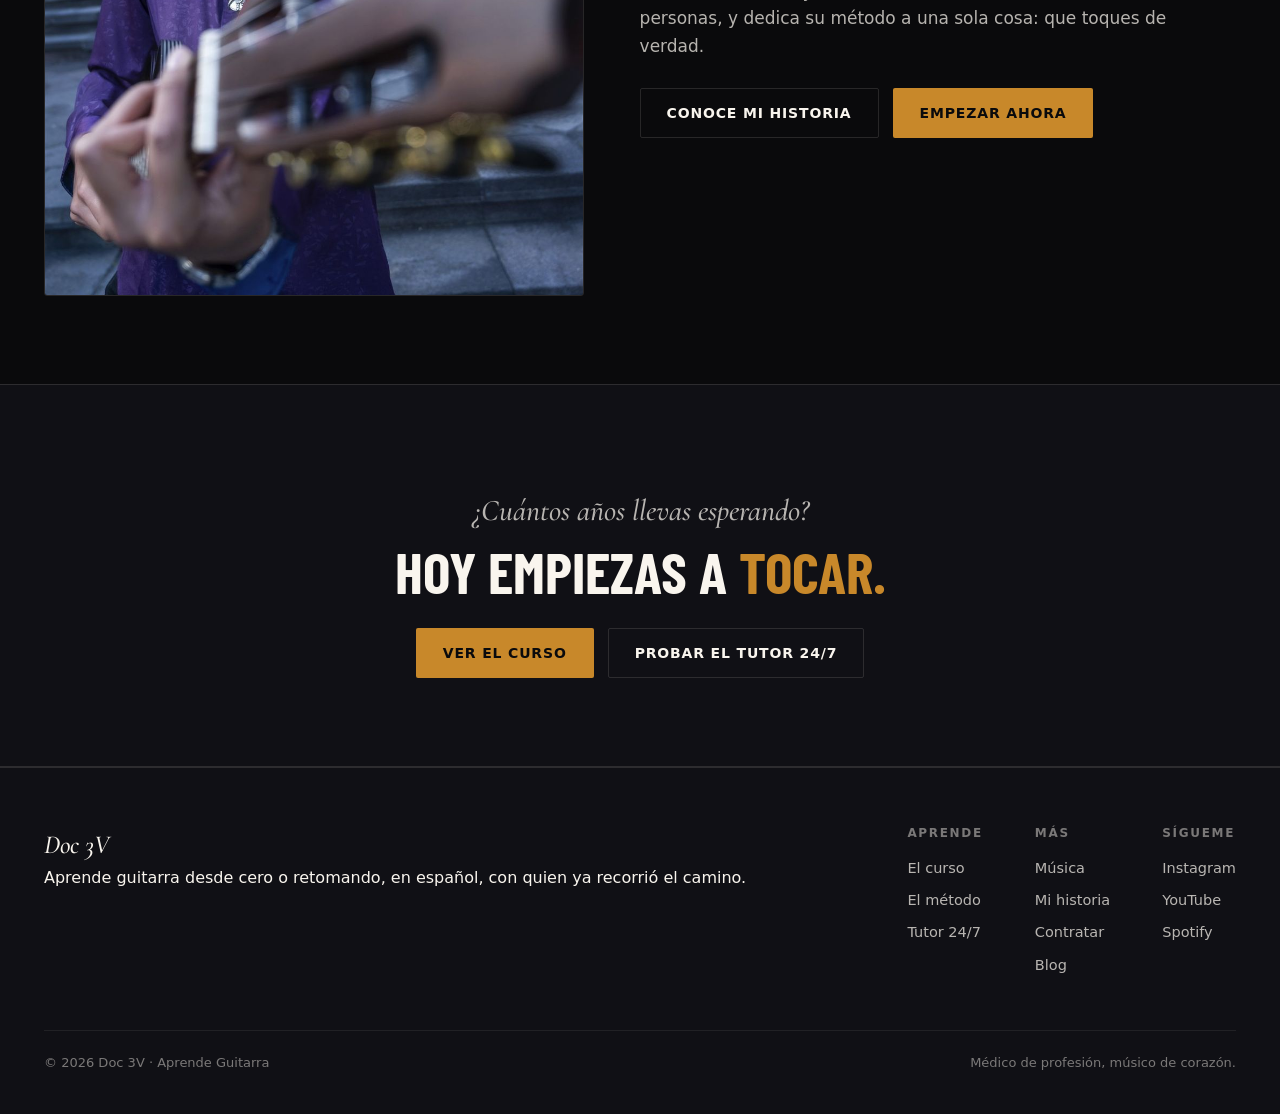
==== commit 7d46e793: "feat(demo): pago real de Hotmart + link "abre-y-prueba" para mostrarle a Doc - Botón de pago conecta" ====
--- a/index.html
+++ b/index.html
@@ -157,12 +157,13 @@
             <li><b>Tutor 24/7 sin límite</b> de preguntas</li>
             <li>Dudas respondidas a diario por Doc</li>
           </ul>
-          <!-- TODO Doc: reemplazar href="#" por el link de checkout de Hotmart de Doc. -->
-          <a class="btn btn-gold" href="#" data-hotmart>Empezar hoy — riesgo cero</a>
+          <!-- Checkout REAL del curso de Doc en Hotmart (producto U89358559H). -->
+          <a class="btn btn-gold" href="https://pay.hotmart.com/U89358559H?bid=1703868106077&amp;offDiscount=DESCUENTOESPECIAL&amp;checkoutMode=0" target="_blank" rel="noopener" data-hotmart>Empezar hoy — riesgo cero</a>
           <p class="guarantee">🛡 Garantía total de 7 días, 100% sin preguntas. Pago seguro con Hotmart.</p>
         </div>
       </div>
-      <p class="price-alt reveal">¿Solo quieres la guía digital? <b>Método Doc 3V · $9.99</b> <span>(de $20, descarga inmediata)</span> — <a href="#" data-hotmart-metodo>descargar →</a></p>
+      <!-- El método ($9.99) es OTRO producto de Hotmart; por ahora usa el mismo link del curso. Reemplazar por el checkout del método cuando Doc lo pase. -->
+      <p class="price-alt reveal">¿Solo quieres la guía digital? <b>Método Doc 3V · $9.99</b> <span>(de $20, descarga inmediata)</span> — <a href="https://pay.hotmart.com/U89358559H?bid=1703868106077&amp;offDiscount=DESCUENTOESPECIAL&amp;checkoutMode=0" target="_blank" rel="noopener" data-hotmart-metodo>descargar →</a></p>
       <div class="fit reveal">
         <div class="fit-col yes"><h4>Este curso es para ti si…</h4><ul><li>Empiezas desde cero</li><li>Eres adulto sin experiencia</li><li>Tienes 8 años o más</li><li>Hablas español, de cualquier país</li></ul></div>
         <div class="fit-col no"><h4>No es para ti si…</h4><ul><li>Buscas teoría avanzada desde el primer día</li><li>Ya tocas con fluidez y quieres nivel profesional</li><li>No vas a practicar al menos 15 minutos al día</li></ul></div>
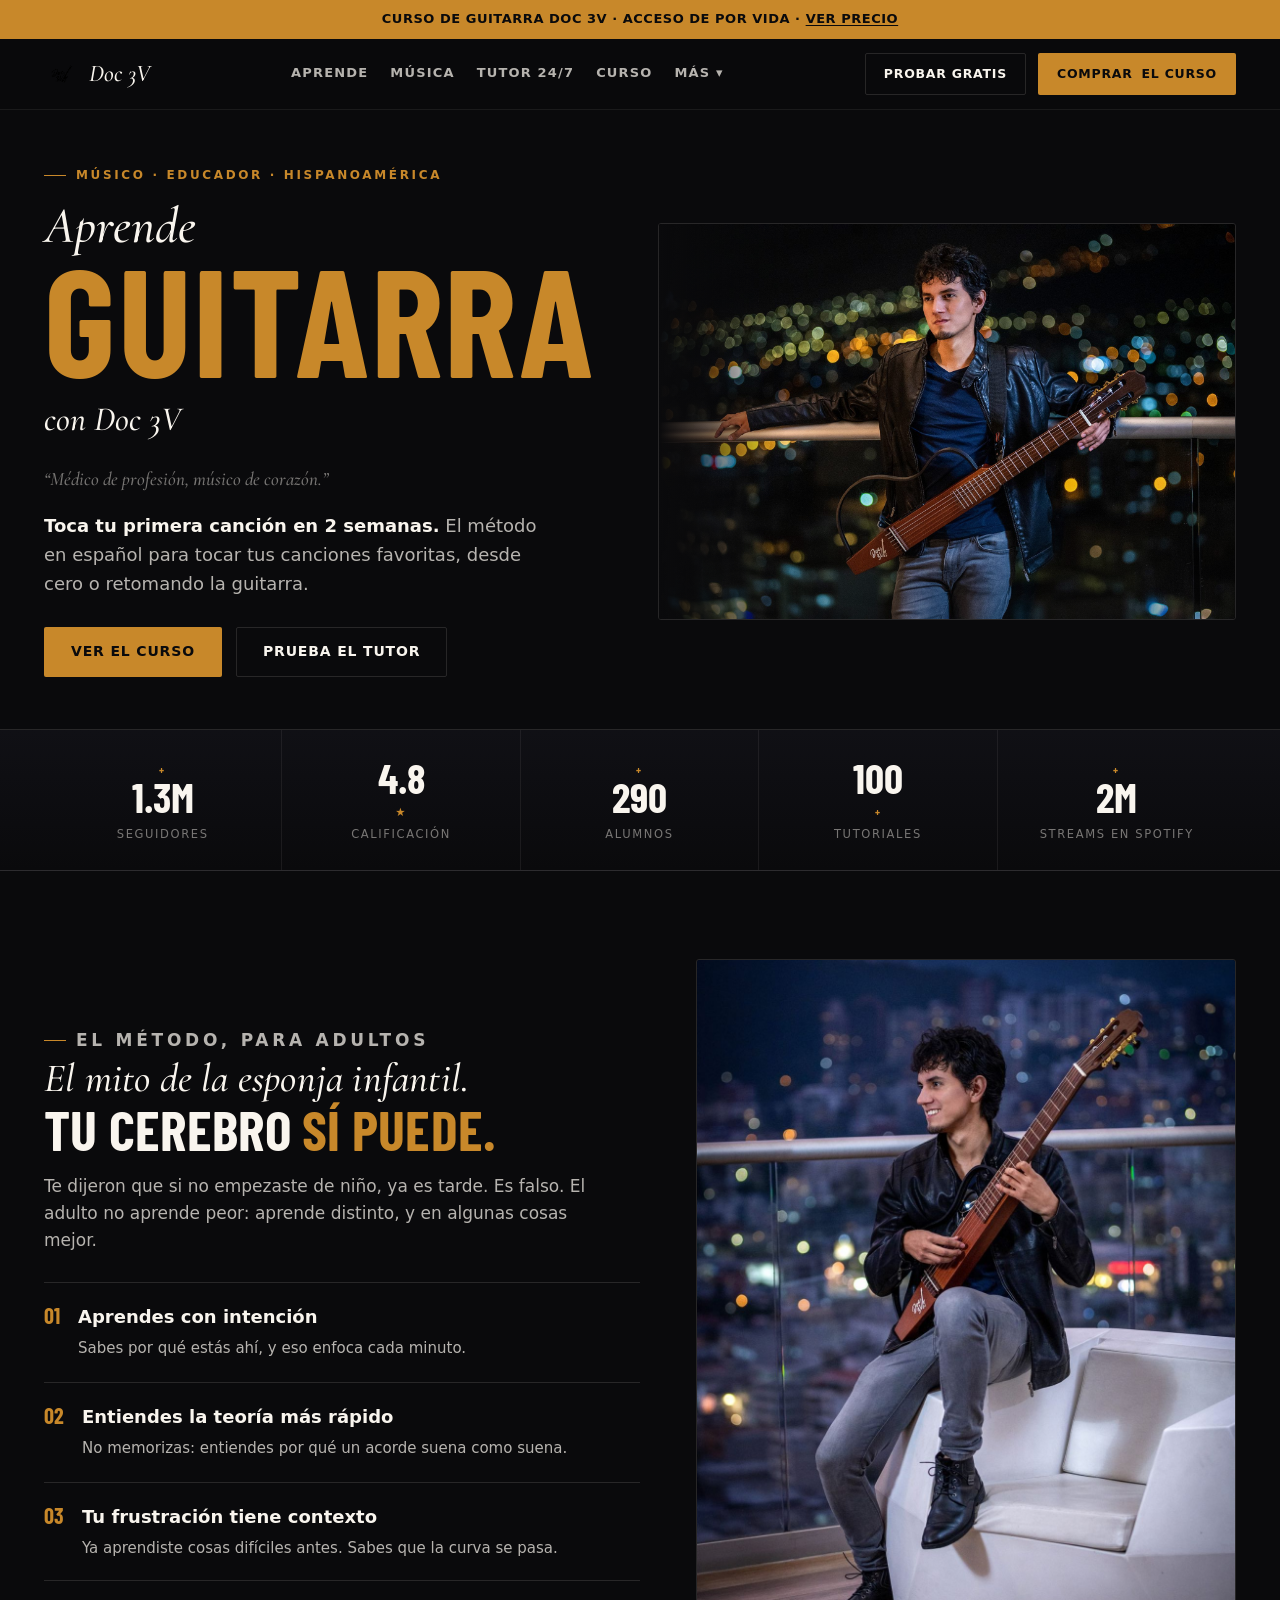
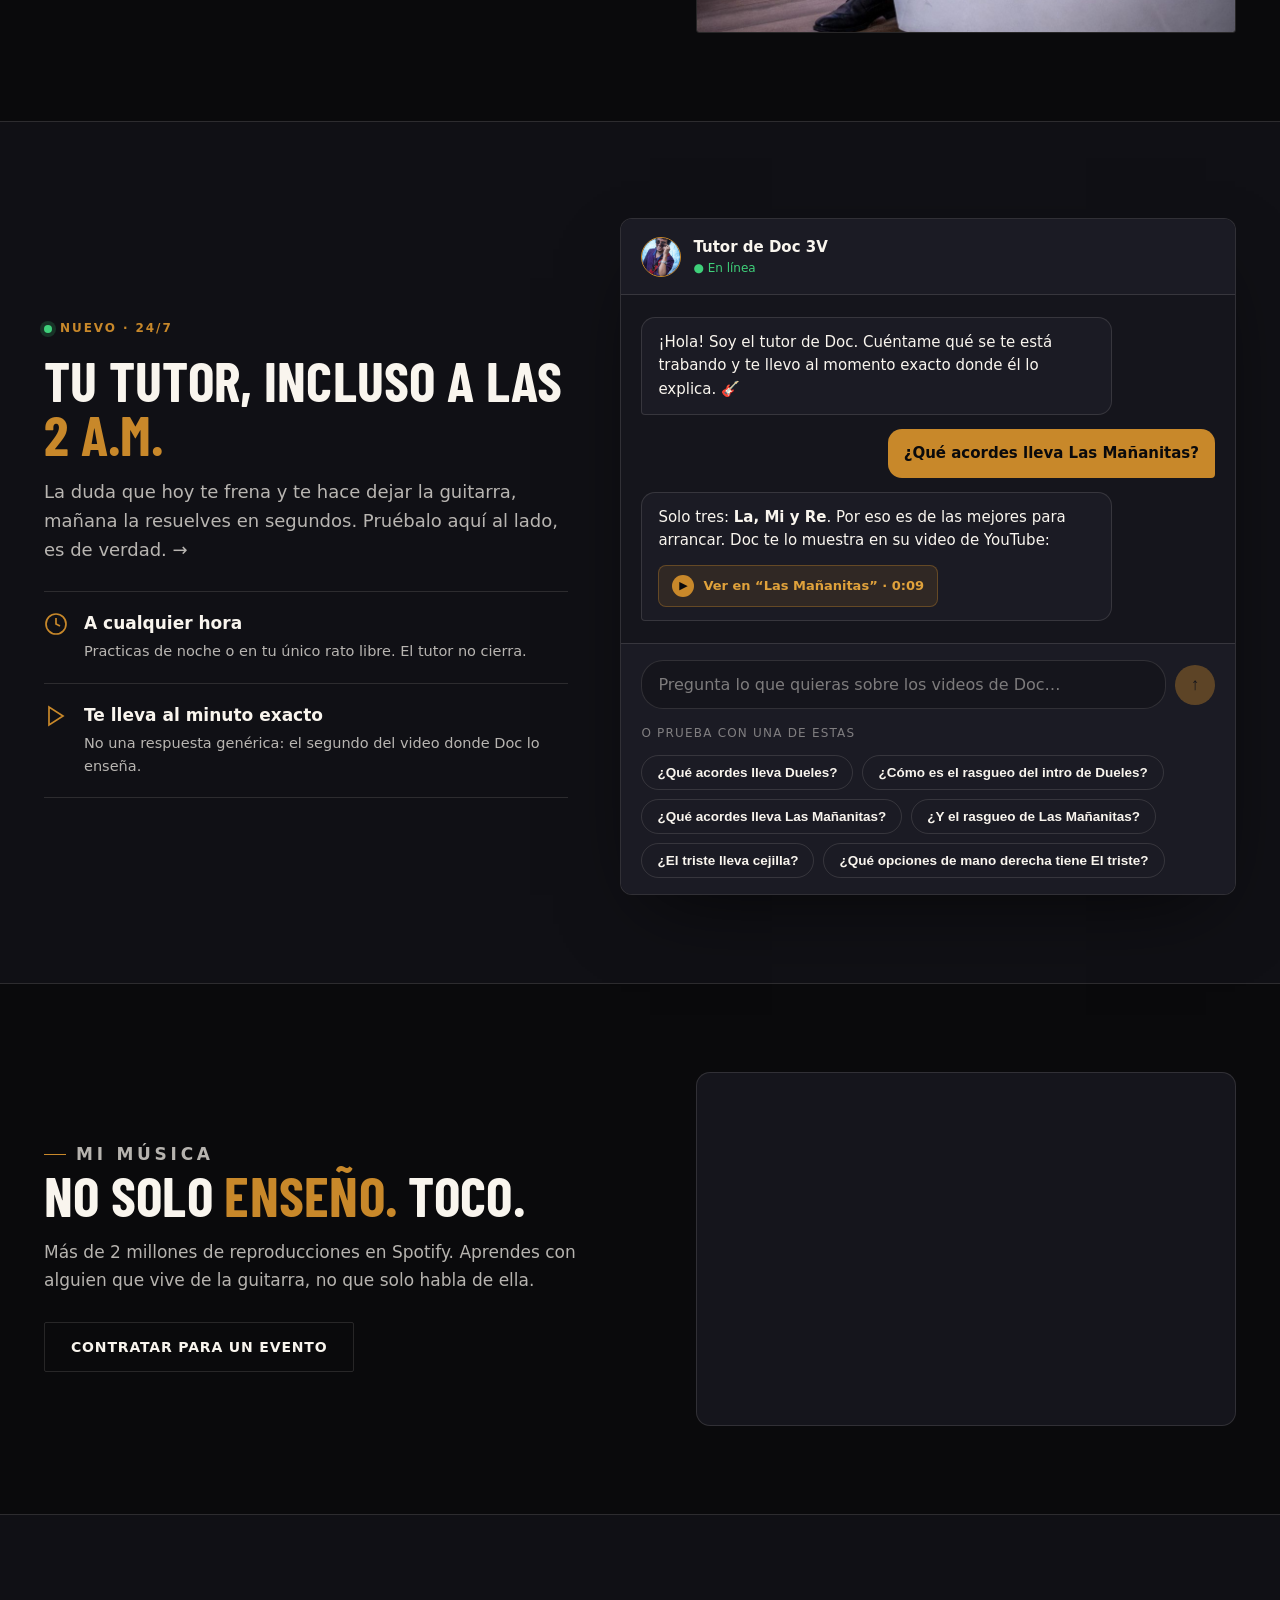
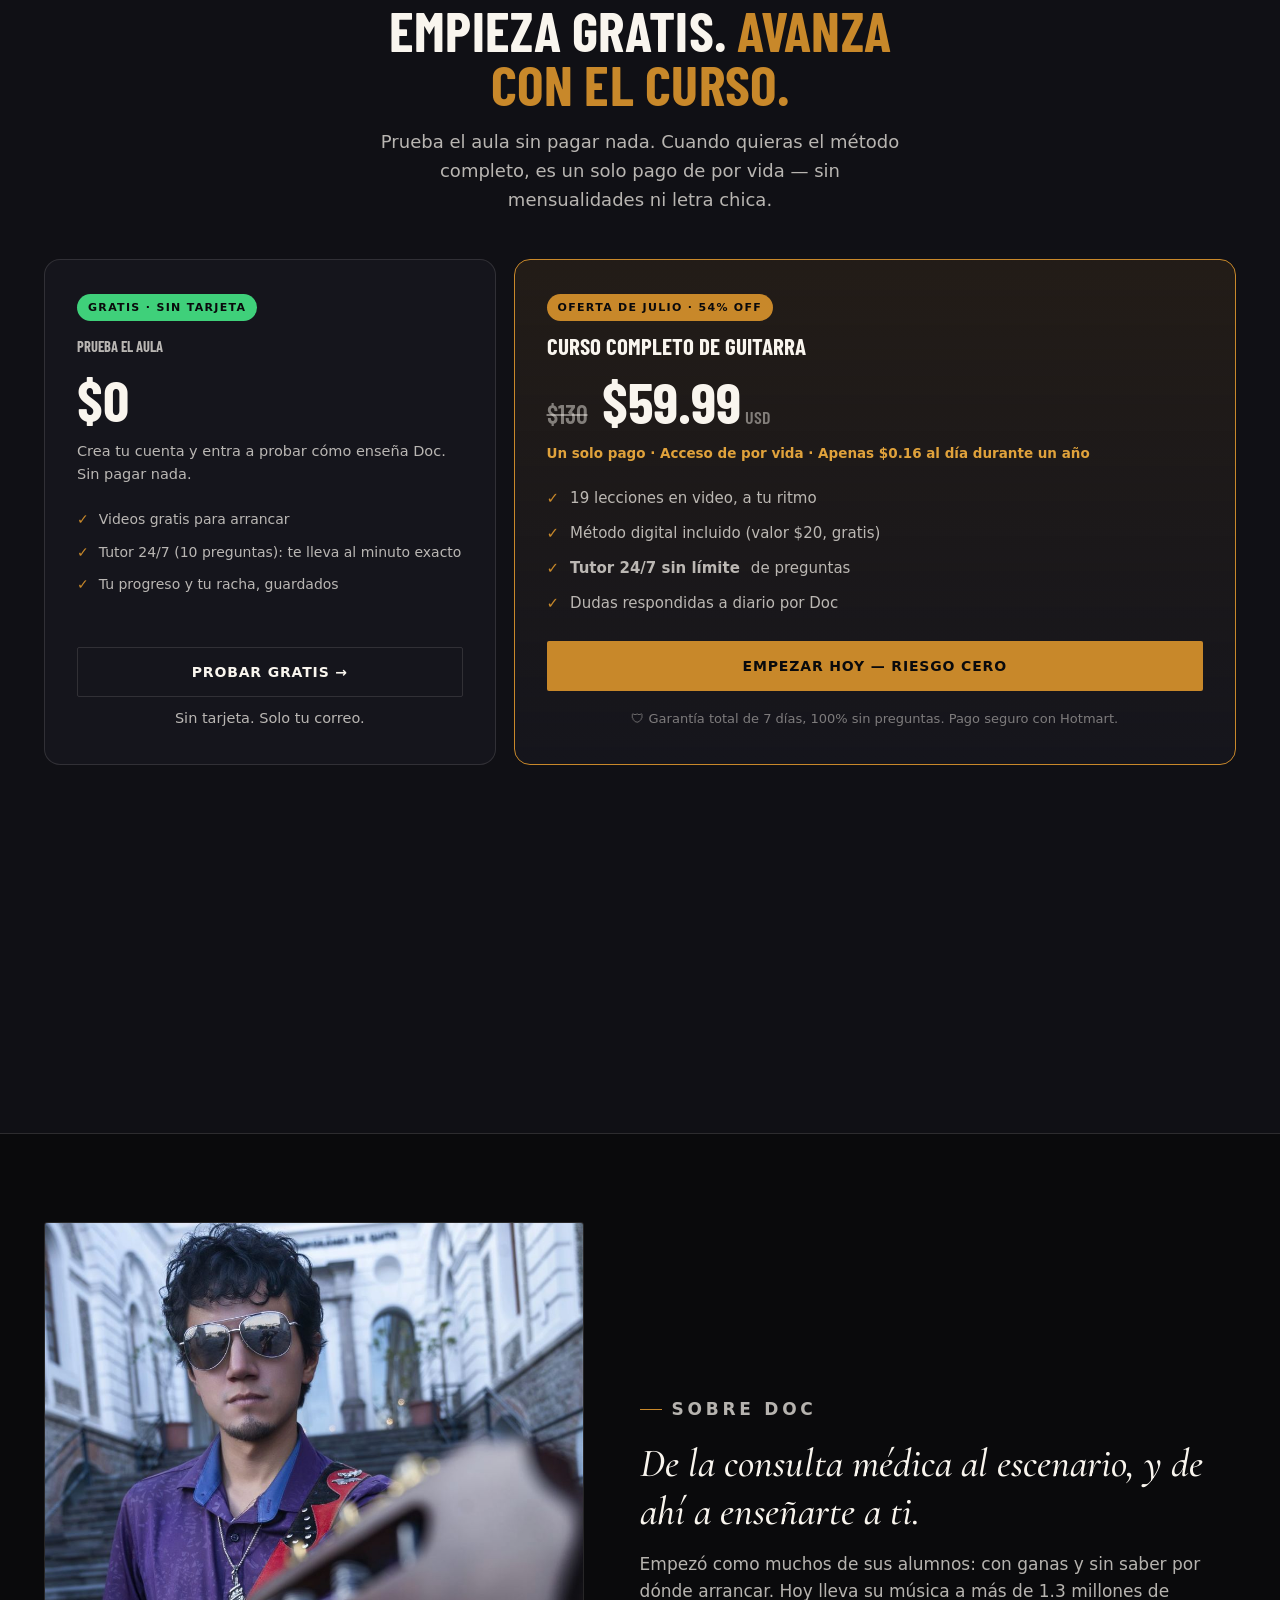
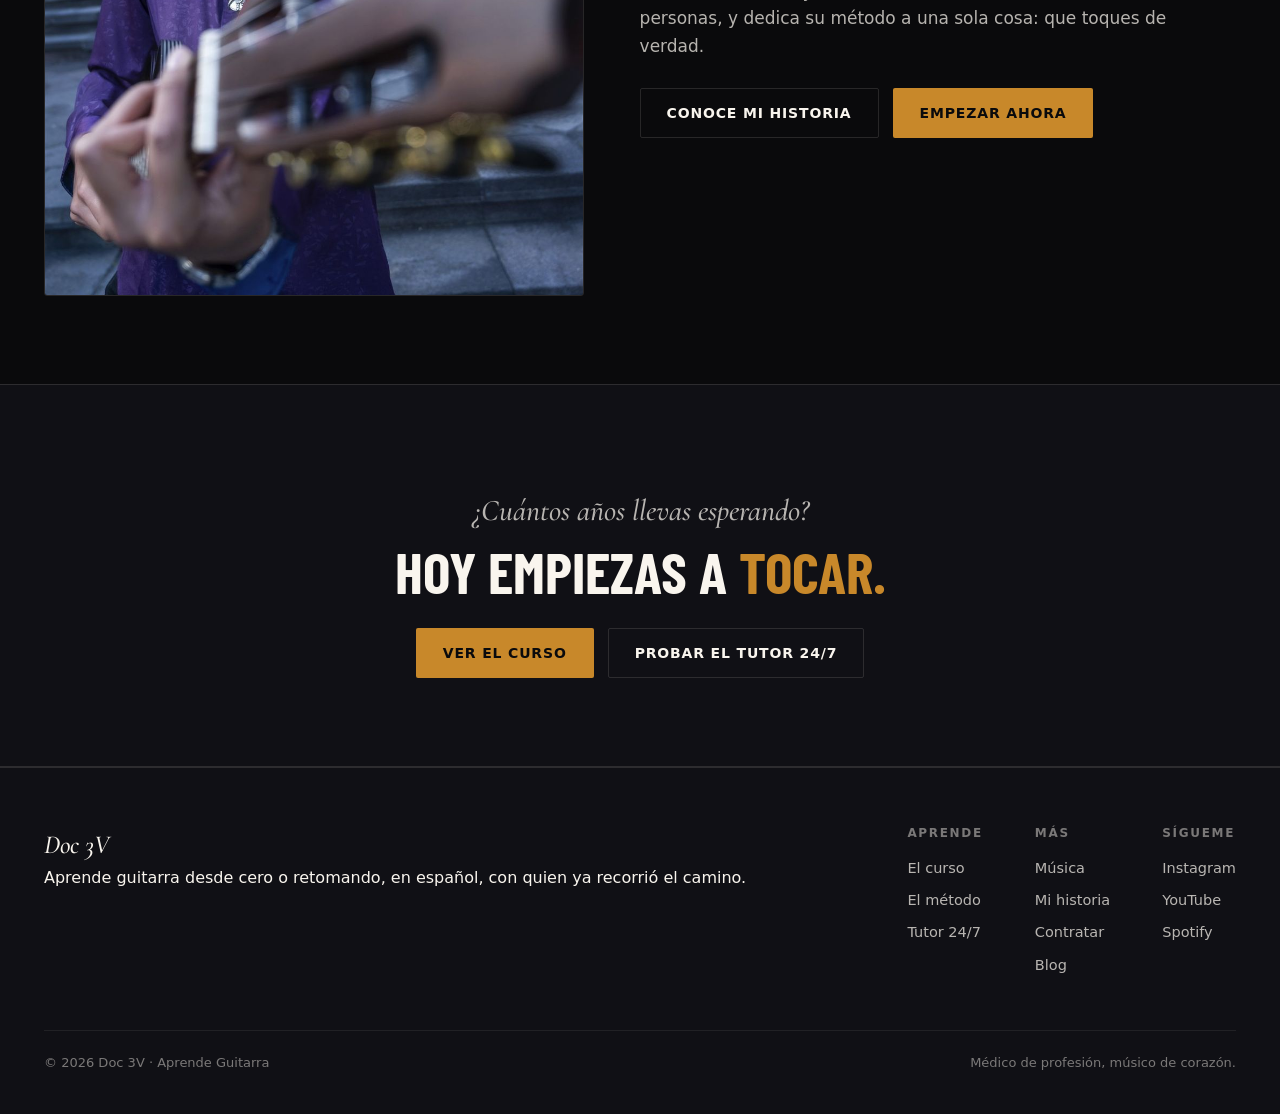
==== commit 89503a46: "fix(mobile): menú hamburguesa en el header + logo que no se parte Verificado con emulación de celula" ====
--- a/index.html
+++ b/index.html
@@ -31,8 +31,20 @@
       <div class="more"><button type="button" aria-haspopup="true">Más ▾</button><div class="more-menu"><a href="acceso.html">Iniciar sesión</a><a href="historia.html">Mi historia</a><a href="contratar.html">Contratar</a><a href="blog.html">Blog</a></div></div>
     </nav>
     <!-- Deslogueado: Iniciar sesión (a nuestra app) + Comprar (a Hotmart, la caja). Con sesión, el script de abajo lo cambia por el menú de cuenta (patrón NotorAI). -->
-    <div class="hdr-cta" id="hdrCta"><a class="btn btn-line btn-sm" href="acceso.html?tab=registro&amp;plan=free">Probar gratis</a><a class="btn btn-gold btn-sm" href="#precio">Comprar el curso</a></div>
+    <div class="hdr-right">
+      <button class="nav-toggle" type="button" aria-label="Abrir menú" aria-expanded="false" aria-controls="mobileMenu"><span></span><span></span><span></span></button>
+      <div class="hdr-cta" id="hdrCta"><a class="btn btn-line btn-sm" href="acceso.html?tab=registro&amp;plan=free">Probar gratis</a><a class="btn btn-gold btn-sm" href="#precio">Comprar<span class="lg-only"> el curso</span></a></div>
+    </div>
   </div>
+  <nav class="mobile-menu" id="mobileMenu" aria-label="Menú móvil" hidden>
+    <a href="#aprende">Aprende</a>
+    <a href="#musica">Música</a>
+    <a href="#tutor">Tutor 24/7</a>
+    <a href="#precio">Curso</a>
+    <a href="historia.html">Mi historia</a>
+    <a href="acceso.html">Iniciar sesión</a>
+    <a class="btn btn-gold" href="acceso.html?tab=registro&amp;plan=free">Probar gratis</a>
+  </nav>
 </header>
 
 <main>
@@ -239,6 +251,17 @@
     document.addEventListener('click', function (e) { if (!e.target.closest('#acct')) { menu.hidden = true; btn.setAttribute('aria-expanded', 'false'); } });
     document.getElementById('acctLogout').addEventListener('click', function () { try { localStorage.removeItem('doc3v_session'); } catch (e) {} location.reload(); });
   })();
+
+  /* Menú móvil (hamburguesa). Script propio: siempre corre, con o sin sesión. */
+  (function () {
+    var t = document.querySelector('.nav-toggle'), m = document.getElementById('mobileMenu');
+    if (!t || !m) return;
+    function set(open) { m.hidden = !open; t.setAttribute('aria-expanded', String(open)); }
+    t.addEventListener('click', function (e) { e.stopPropagation(); set(m.hidden); });
+    m.querySelectorAll('a').forEach(function (a) { a.addEventListener('click', function () { set(false); }); });
+    document.addEventListener('click', function (e) { if (!e.target.closest('#mobileMenu') && !e.target.closest('.nav-toggle')) set(false); });
+    window.addEventListener('resize', function () { if (window.innerWidth > 1040) set(false); });
+  })();
 </script>
 </body>
 </html>
--- a/assets/styles.css
+++ b/assets/styles.css
@@ -32,7 +32,7 @@
 /* header + nav */
 header{position:sticky;top:0;z-index:60;background:rgba(10,10,12,.86);backdrop-filter:blur(14px);border-bottom:1px solid var(--line-2)}
 .bar{display:flex;align-items:center;justify-content:space-between;height:70px;gap:20px}
-.brand{display:flex;align-items:center;gap:11px;font-family:'Cormorant',serif;font-style:italic;font-size:24px;color:var(--cream)}
+.brand{display:flex;align-items:center;gap:11px;font-family:'Cormorant',serif;font-style:italic;font-size:24px;color:var(--cream);white-space:nowrap}
 .brand img{height:34px;width:auto}
 nav.main{display:flex;gap:22px;align-items:center}
 nav.main a{font-size:13px;font-weight:600;letter-spacing:.09em;text-transform:uppercase;color:var(--cream-70);transition:color .2s;position:relative}
@@ -65,8 +65,20 @@
 .acct-app{color:var(--gold-bright)!important;font-weight:600}
 .acct-ic{font-size:15px}
 .acct-logout{color:#f87171!important}
-@media(max-width:1040px){nav.main{display:none}}
-@media(max-width:560px){.hdr-cta .btn-line{display:none}}
+.hdr-right{display:flex;align-items:center;gap:10px}
+.nav-toggle{display:none;flex-direction:column;justify-content:center;gap:5px;width:44px;height:40px;padding:0 11px;background:none;border:1px solid var(--line);border-radius:10px;cursor:pointer}
+.nav-toggle span{display:block;height:2px;width:100%;background:var(--cream);border-radius:2px;transition:transform .22s var(--ease),opacity .18s}
+.nav-toggle[aria-expanded=true] span:nth-child(1){transform:translateY(7px) rotate(45deg)}
+.nav-toggle[aria-expanded=true] span:nth-child(2){opacity:0}
+.nav-toggle[aria-expanded=true] span:nth-child(3){transform:translateY(-7px) rotate(-45deg)}
+.mobile-menu{display:flex;flex-direction:column;padding:8px 24px 20px;background:rgba(10,10,12,.98);border-top:1px solid var(--line-2)}
+.mobile-menu[hidden]{display:none}
+.mobile-menu a:not(.btn){padding:13px 2px;font-size:14px;font-weight:600;letter-spacing:.07em;text-transform:uppercase;color:var(--cream-70);border-bottom:1px solid var(--line-2)}
+.mobile-menu a:not(.btn):hover,.mobile-menu a:not(.btn):active{color:var(--gold-bright)}
+.mobile-menu .btn{margin-top:16px;justify-content:center;width:100%}
+@media(max-width:1040px){nav.main{display:none}.nav-toggle{display:flex}}
+@media(min-width:1041px){.mobile-menu{display:none!important}}
+@media(max-width:560px){.hdr-cta .btn-line{display:none}.lg-only{display:none}}
 
 /* buttons */
 .btn{display:inline-flex;align-items:center;justify-content:center;gap:9px;height:50px;padding:0 26px;border-radius:2px;font-weight:700;font-size:14px;letter-spacing:.06em;text-transform:uppercase;cursor:pointer;border:1px solid transparent;transition:transform .12s var(--ease),background .2s,color .2s,border-color .2s;white-space:nowrap}
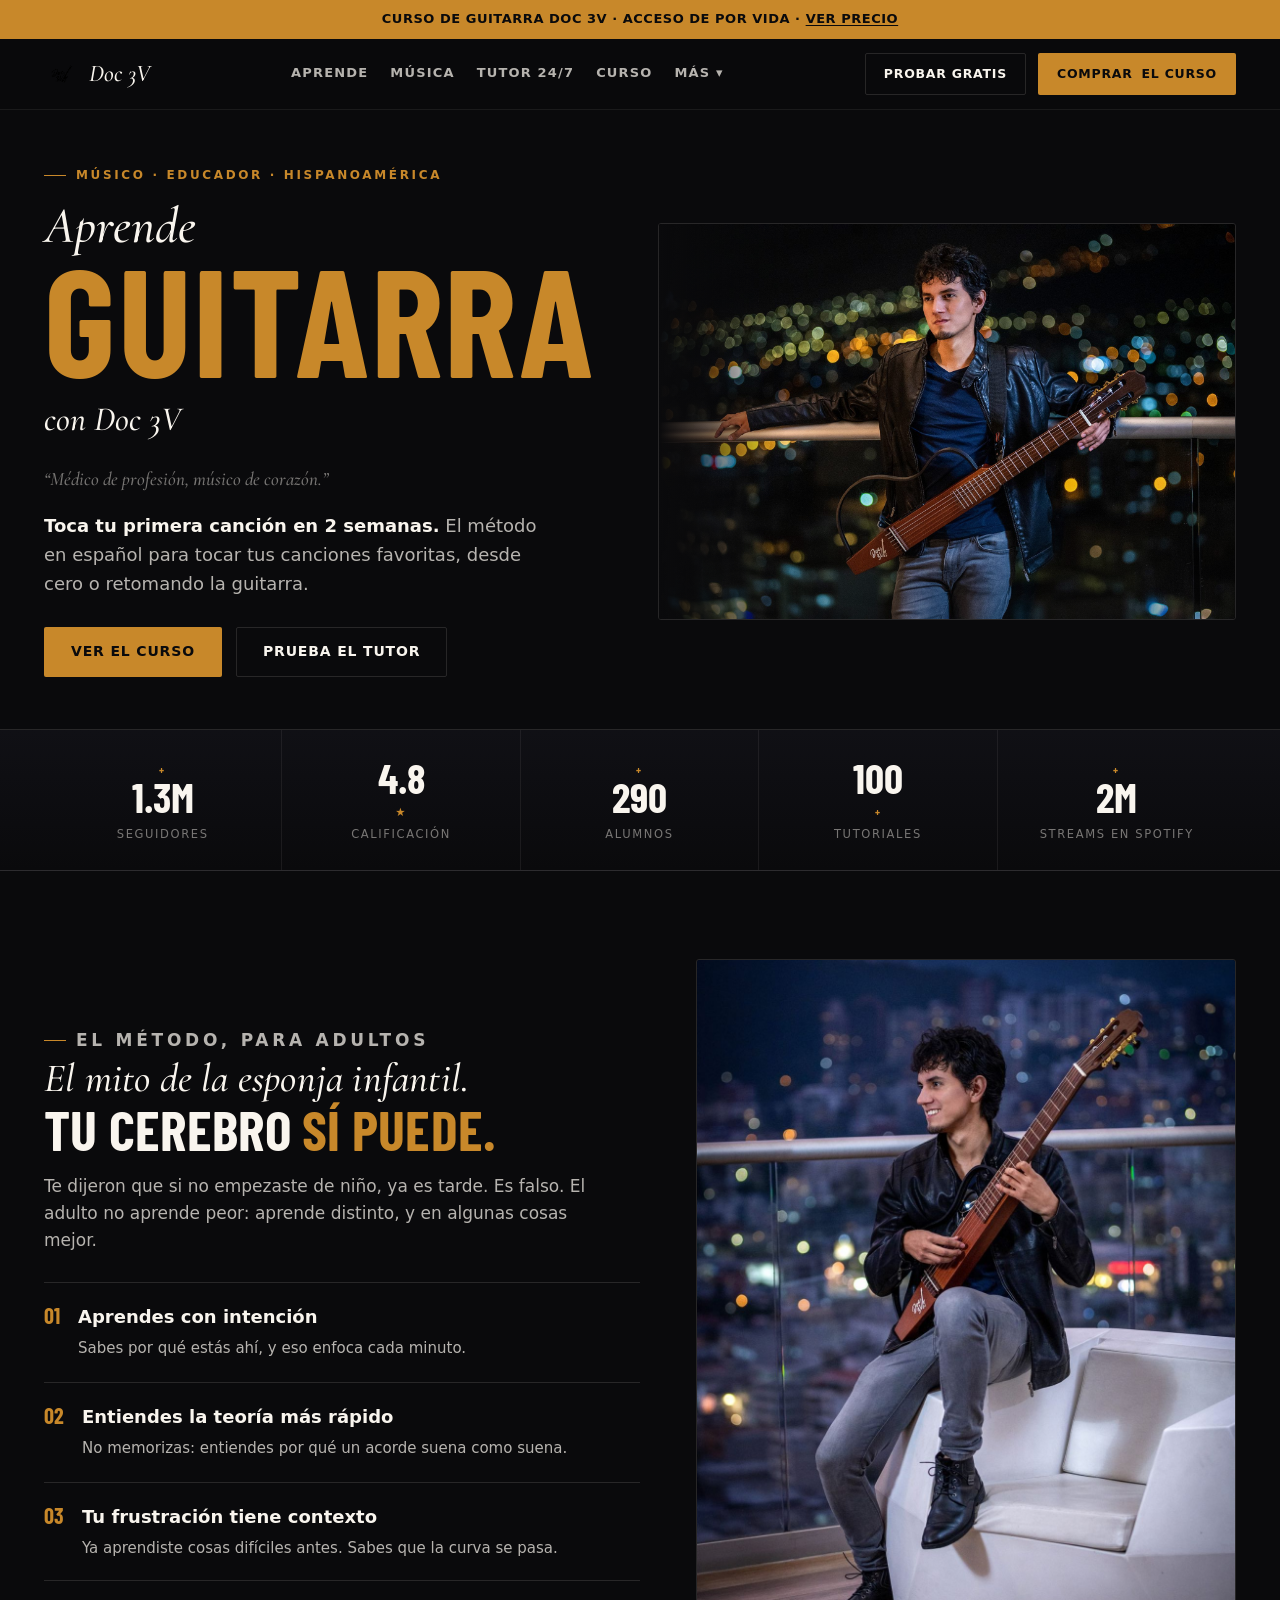
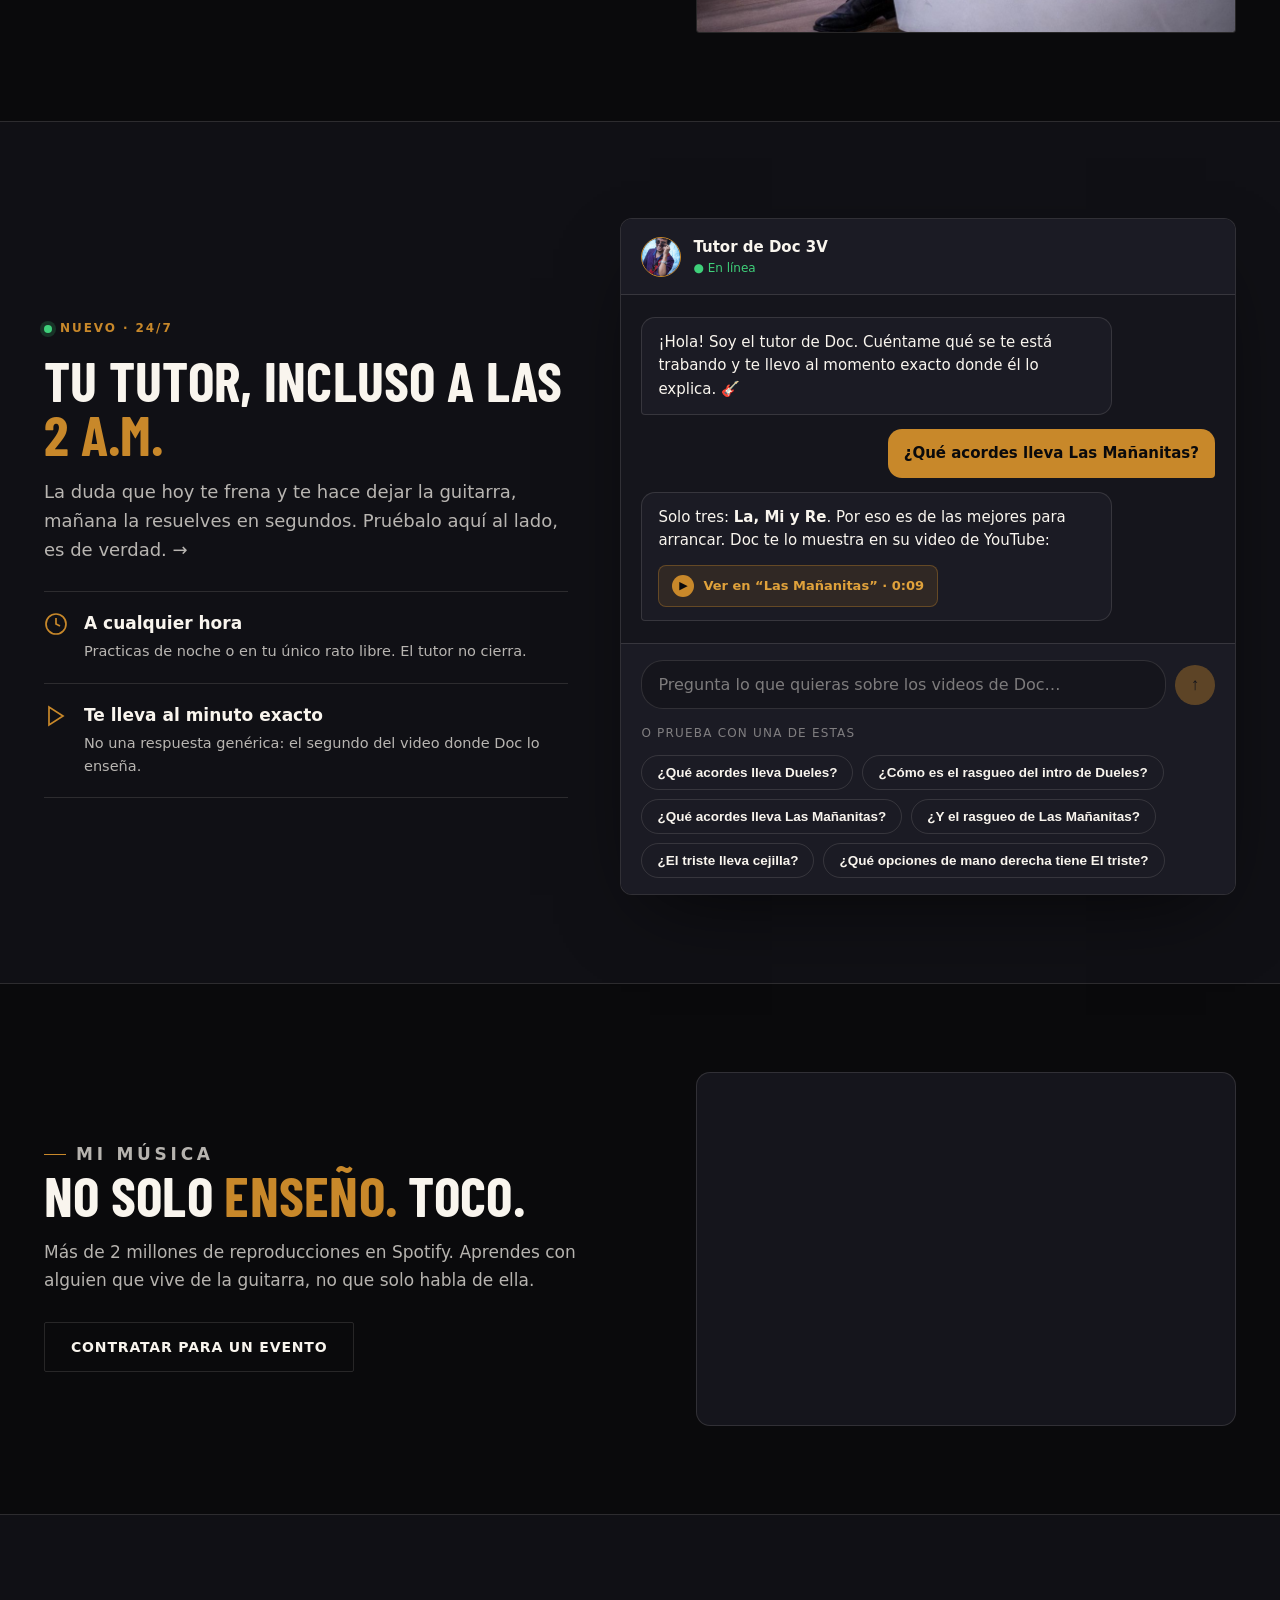
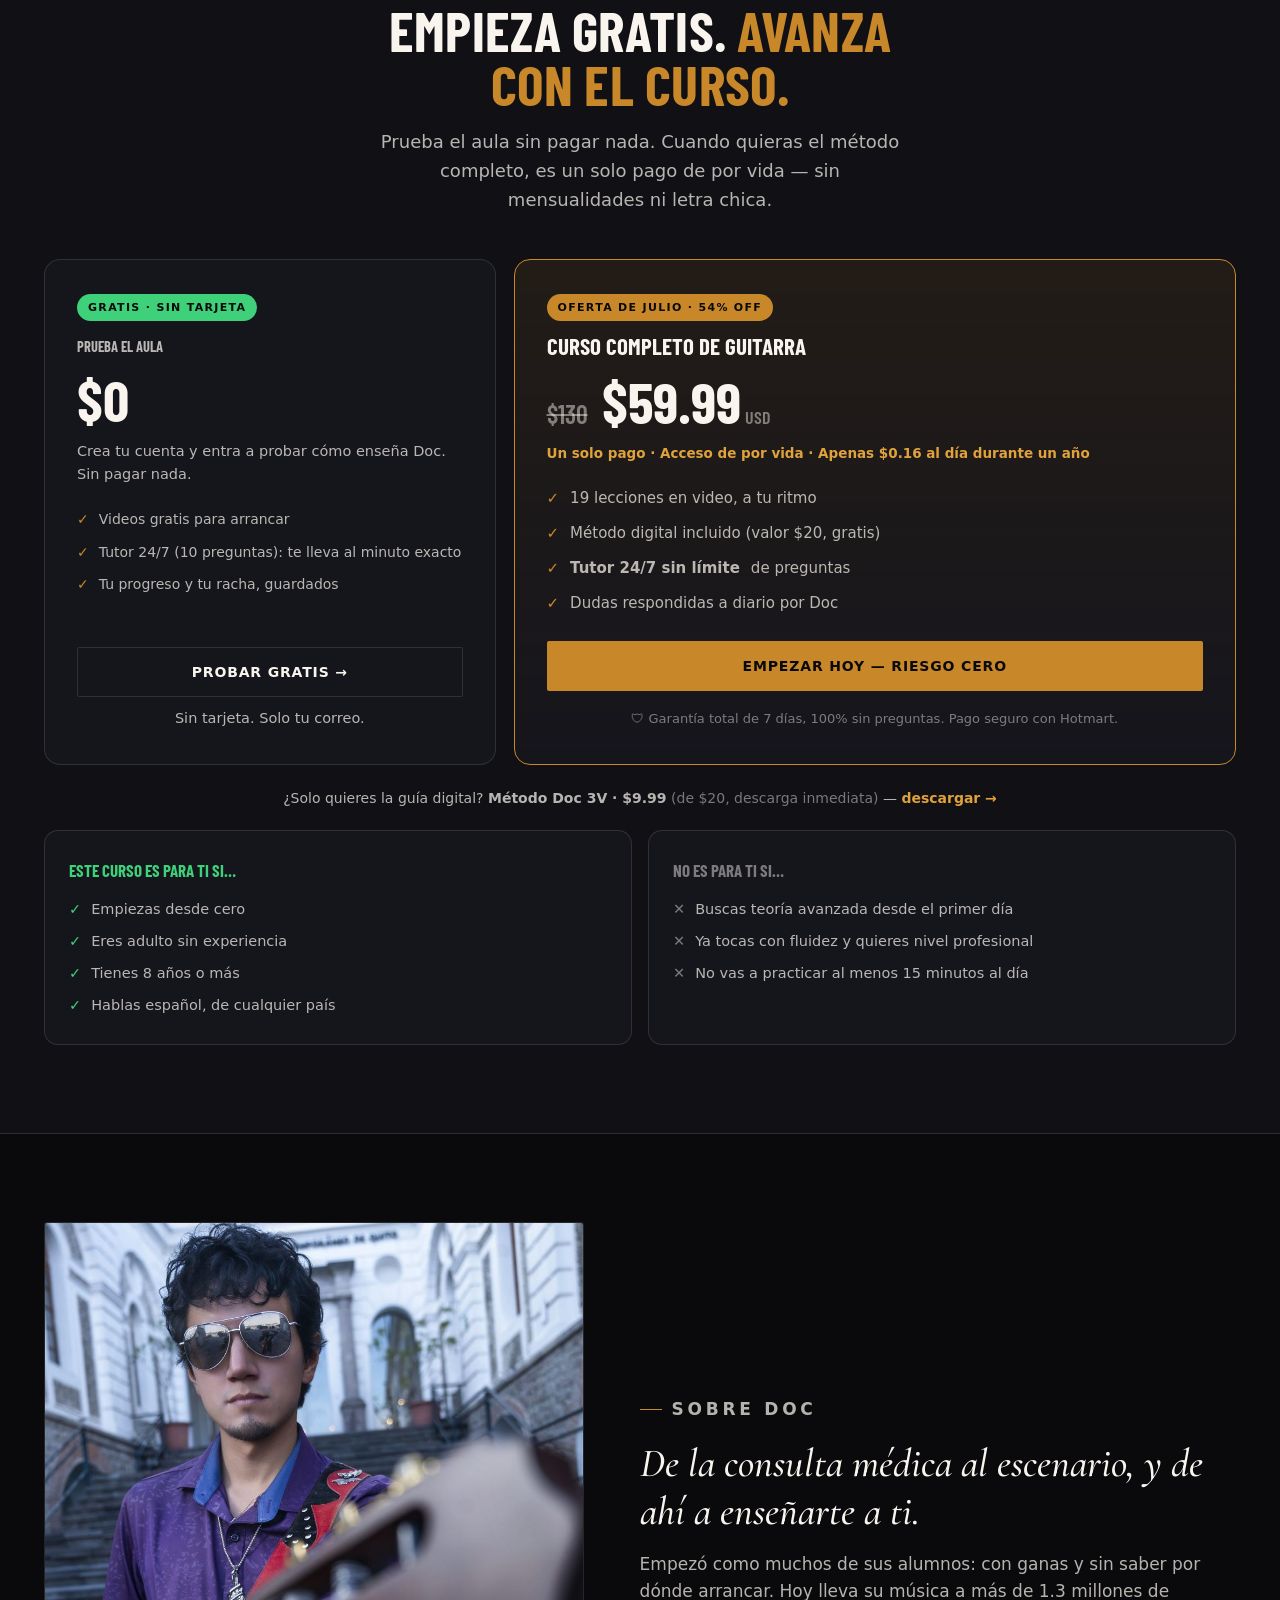
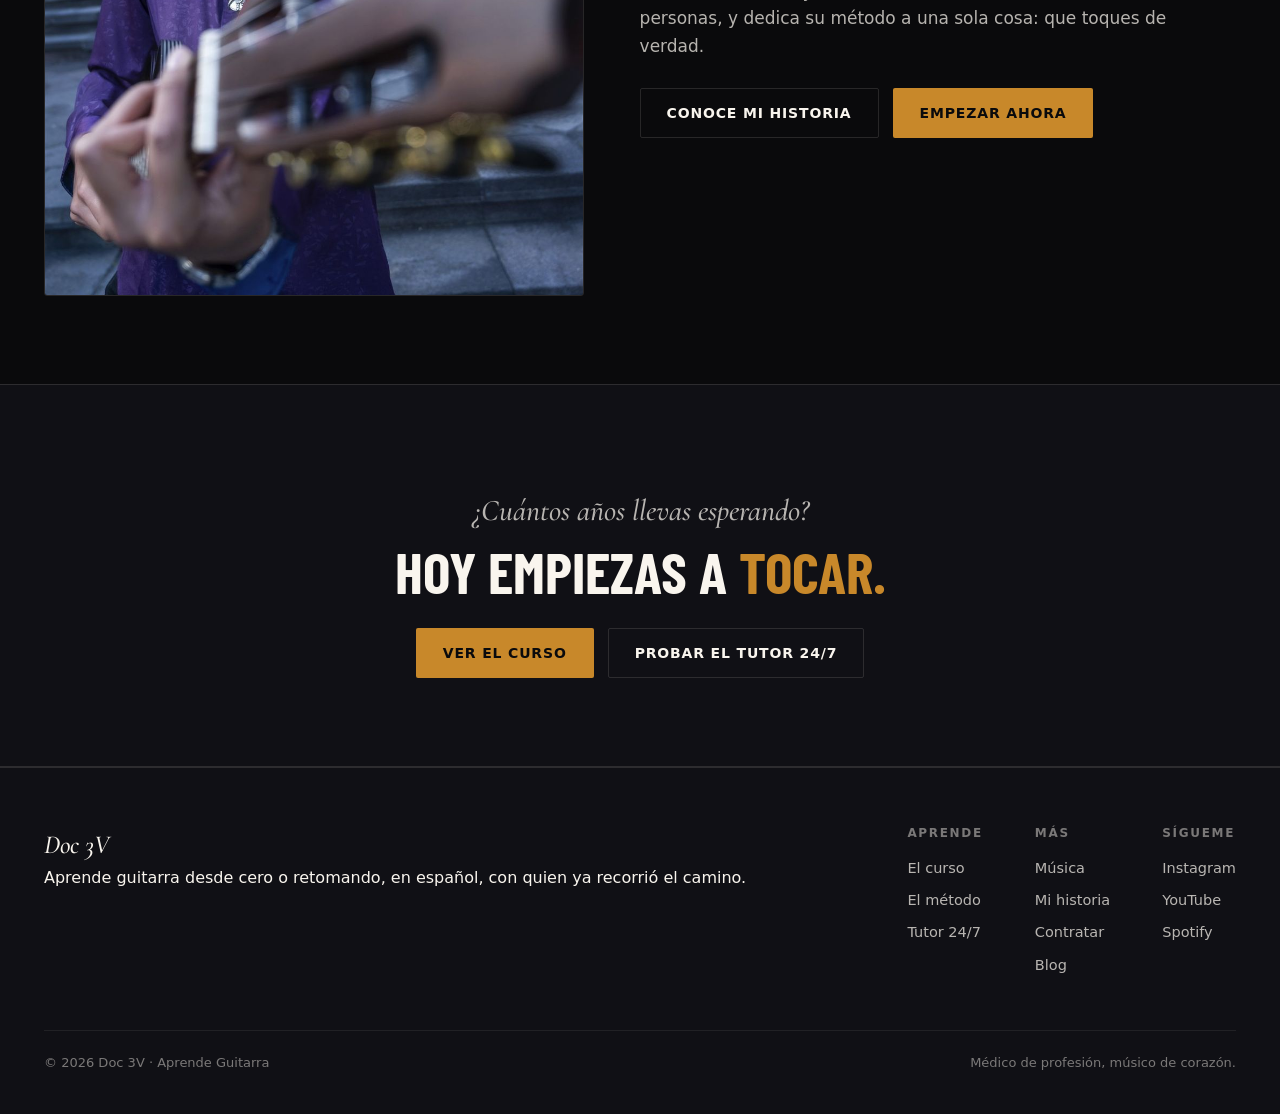
==== commit 81882a88: "fix(mobile): drawer lateral estilo NotorAI, precio centrado, chat compacto Feedback del dueño (con c" ====
--- a/index.html
+++ b/index.html
@@ -22,6 +22,7 @@
 <div class="ann">Curso de guitarra Doc 3V · Acceso de por vida · <a href="#precio">Ver precio</a></div>
 <header>
   <div class="wrap bar">
+    <button class="nav-toggle" type="button" aria-label="Abrir menú" aria-expanded="false" aria-controls="mobileMenu"><span></span><span></span><span></span></button>
     <a class="brand" href="index.html" aria-label="Doc 3V, inicio"><img src="assets/img/logo.png" alt="" width="34" height="34"> Doc 3V</a>
     <nav class="main" aria-label="Principal">
       <a href="#aprende">Aprende</a>
@@ -31,21 +32,22 @@
       <div class="more"><button type="button" aria-haspopup="true">Más ▾</button><div class="more-menu"><a href="acceso.html">Iniciar sesión</a><a href="historia.html">Mi historia</a><a href="contratar.html">Contratar</a><a href="blog.html">Blog</a></div></div>
     </nav>
     <!-- Deslogueado: Iniciar sesión (a nuestra app) + Comprar (a Hotmart, la caja). Con sesión, el script de abajo lo cambia por el menú de cuenta (patrón NotorAI). -->
-    <div class="hdr-right">
-      <button class="nav-toggle" type="button" aria-label="Abrir menú" aria-expanded="false" aria-controls="mobileMenu"><span></span><span></span><span></span></button>
-      <div class="hdr-cta" id="hdrCta"><a class="btn btn-line btn-sm" href="acceso.html?tab=registro&amp;plan=free">Probar gratis</a><a class="btn btn-gold btn-sm" href="#precio">Comprar<span class="lg-only"> el curso</span></a></div>
-    </div>
+    <div class="hdr-cta" id="hdrCta"><a class="btn btn-line btn-sm" href="acceso.html?tab=registro&amp;plan=free">Probar gratis</a><a class="btn btn-gold btn-sm" href="#precio">Comprar<span class="lg-only"> el curso</span></a></div>
   </div>
-  <nav class="mobile-menu" id="mobileMenu" aria-label="Menú móvil" hidden>
-    <a href="#aprende">Aprende</a>
-    <a href="#musica">Música</a>
-    <a href="#tutor">Tutor 24/7</a>
-    <a href="#precio">Curso</a>
-    <a href="historia.html">Mi historia</a>
-    <a href="acceso.html">Iniciar sesión</a>
-    <a class="btn btn-gold" href="acceso.html?tab=registro&amp;plan=free">Probar gratis</a>
-  </nav>
 </header>
+
+<!-- Drawer FUERA del header: el backdrop-filter del header atrapa los position:fixed -->
+<div class="drawer-bg" id="drawerBg"></div>
+<nav class="mobile-menu" id="mobileMenu" aria-label="Menú móvil">
+  <div class="mm-top"><span class="mm-brand">Doc 3V</span><button class="mm-close" type="button" aria-label="Cerrar menú">✕</button></div>
+  <a href="#aprende">Aprende</a>
+  <a href="#musica">Música</a>
+  <a href="#tutor">Tutor 24/7</a>
+  <a href="#precio">Curso</a>
+  <a href="historia.html">Mi historia</a>
+  <a href="acceso.html">Iniciar sesión</a>
+  <a class="btn btn-gold" href="acceso.html?tab=registro&amp;plan=free">Probar gratis</a>
+</nav>
 
 <main>
   <!-- HERO -->
@@ -252,14 +254,21 @@
     document.getElementById('acctLogout').addEventListener('click', function () { try { localStorage.removeItem('doc3v_session'); } catch (e) {} location.reload(); });
   })();
 
-  /* Menú móvil (hamburguesa). Script propio: siempre corre, con o sin sesión. */
+  /* Menú móvil = drawer lateral izquierdo (estilo NotorAI). Siempre corre. */
   (function () {
-    var t = document.querySelector('.nav-toggle'), m = document.getElementById('mobileMenu');
+    var t = document.querySelector('.nav-toggle'), m = document.getElementById('mobileMenu'), bg = document.getElementById('drawerBg');
     if (!t || !m) return;
-    function set(open) { m.hidden = !open; t.setAttribute('aria-expanded', String(open)); }
-    t.addEventListener('click', function (e) { e.stopPropagation(); set(m.hidden); });
+    function set(open) {
+      m.classList.toggle('open', open);
+      if (bg) bg.classList.toggle('open', open);
+      t.setAttribute('aria-expanded', String(open));
+      document.body.style.overflow = open ? 'hidden' : '';
+    }
+    t.addEventListener('click', function (e) { e.stopPropagation(); set(!m.classList.contains('open')); });
+    if (bg) bg.addEventListener('click', function () { set(false); });
+    var c = m.querySelector('.mm-close'); if (c) c.addEventListener('click', function () { set(false); });
     m.querySelectorAll('a').forEach(function (a) { a.addEventListener('click', function () { set(false); }); });
-    document.addEventListener('click', function (e) { if (!e.target.closest('#mobileMenu') && !e.target.closest('.nav-toggle')) set(false); });
+    document.addEventListener('keydown', function (e) { if (e.key === 'Escape') set(false); });
     window.addEventListener('resize', function () { if (window.innerWidth > 1040) set(false); });
   })();
 </script>
--- a/assets/styles.css
+++ b/assets/styles.css
@@ -65,19 +65,23 @@
 .acct-app{color:var(--gold-bright)!important;font-weight:600}
 .acct-ic{font-size:15px}
 .acct-logout{color:#f87171!important}
-.hdr-right{display:flex;align-items:center;gap:10px}
-.nav-toggle{display:none;flex-direction:column;justify-content:center;gap:5px;width:44px;height:40px;padding:0 11px;background:none;border:1px solid var(--line);border-radius:10px;cursor:pointer}
-.nav-toggle span{display:block;height:2px;width:100%;background:var(--cream);border-radius:2px;transition:transform .22s var(--ease),opacity .18s}
-.nav-toggle[aria-expanded=true] span:nth-child(1){transform:translateY(7px) rotate(45deg)}
-.nav-toggle[aria-expanded=true] span:nth-child(2){opacity:0}
-.nav-toggle[aria-expanded=true] span:nth-child(3){transform:translateY(-7px) rotate(-45deg)}
-.mobile-menu{display:flex;flex-direction:column;padding:8px 24px 20px;background:rgba(10,10,12,.98);border-top:1px solid var(--line-2)}
-.mobile-menu[hidden]{display:none}
-.mobile-menu a:not(.btn){padding:13px 2px;font-size:14px;font-weight:600;letter-spacing:.07em;text-transform:uppercase;color:var(--cream-70);border-bottom:1px solid var(--line-2)}
+.nav-toggle{display:none;flex-direction:column;justify-content:center;gap:5px;width:42px;height:40px;padding:0 10px;background:none;border:1px solid var(--line);border-radius:10px;cursor:pointer}
+.nav-toggle span{display:block;height:2px;width:100%;background:var(--cream);border-radius:2px}
+
+/* Menú móvil = drawer lateral izquierdo (estilo NotorAI) */
+.drawer-bg{position:fixed;inset:0;background:rgba(0,0,0,.55);z-index:110;opacity:0;visibility:hidden;transition:opacity .28s,visibility .28s}
+.drawer-bg.open{opacity:1;visibility:visible}
+.mobile-menu{position:fixed;top:0;left:0;bottom:0;width:82%;max-width:310px;z-index:120;background:var(--panel);border-right:1px solid var(--line);padding:20px 22px 28px;display:flex;flex-direction:column;gap:2px;transform:translateX(-101%);transition:transform .3s var(--ease);overflow-y:auto;box-shadow:24px 0 60px -20px rgba(0,0,0,.7)}
+.mobile-menu.open{transform:translateX(0)}
+.mm-top{display:flex;align-items:center;justify-content:space-between;margin-bottom:14px;padding-bottom:14px;border-bottom:1px solid var(--line-2)}
+.mm-brand{font-family:'Cormorant',serif;font-style:italic;font-size:22px;color:var(--cream)}
+.mm-close{background:none;border:0;color:var(--cream-70);font-size:20px;cursor:pointer;padding:4px 8px;line-height:1}
+.mm-close:hover{color:var(--cream)}
+.mobile-menu a:not(.btn){padding:14px 2px;font-size:14px;font-weight:600;letter-spacing:.07em;text-transform:uppercase;color:var(--cream-70);border-bottom:1px solid var(--line-2)}
 .mobile-menu a:not(.btn):hover,.mobile-menu a:not(.btn):active{color:var(--gold-bright)}
-.mobile-menu .btn{margin-top:16px;justify-content:center;width:100%}
-@media(max-width:1040px){nav.main{display:none}.nav-toggle{display:flex}}
-@media(min-width:1041px){.mobile-menu{display:none!important}}
+.mobile-menu .btn{margin-top:18px;justify-content:center;width:100%}
+@media(max-width:1040px){nav.main{display:none}.nav-toggle{display:flex}.bar{justify-content:flex-start;gap:14px}.brand{margin-right:auto}}
+@media(min-width:1041px){.mobile-menu,.drawer-bg{display:none!important}}
 @media(max-width:560px){.hdr-cta .btn-line{display:none}.lg-only{display:none}}
 
 /* buttons */
@@ -373,3 +377,17 @@
 .reveal{opacity:0;transform:translateY(24px);transition:opacity .8s var(--ease),transform .8s var(--ease)}
 .reveal.in{opacity:1;transform:none}
 @media(prefers-reduced-motion:reduce){*,*::before,*::after{animation:none!important;transition:none!important}html{scroll-behavior:auto}.reveal{opacity:1;transform:none}}
+
+/* === Refinamientos mobile (feedback: centrado + chat más compacto) === */
+@media(max-width:560px){
+  /* Tarjetas de precio centradas (izquierda desalineada se veía mal) */
+  .price-main,.price-side{align-items:center;text-align:center}
+  .price-main>.badge,.price-side>.badge{align-self:center}
+  .price-main ul,.price-side ul{text-align:left;width:100%;max-width:300px}
+  /* Chat demo del tutor: teaser compacto, NO media pantalla */
+  .chat-log{max-height:220px}
+  .bot-split>*,.chat-log,.chat-ask,.chips{min-width:0}
+  .bot-split .chat{margin:0;width:100%;max-width:100%}   /* que llene la columna, no que crezca al contenido */
+  .chips{flex-wrap:nowrap;overflow-x:auto;padding-bottom:5px;scrollbar-width:thin}
+  .chips .chip{flex:0 0 auto;white-space:nowrap}
+}
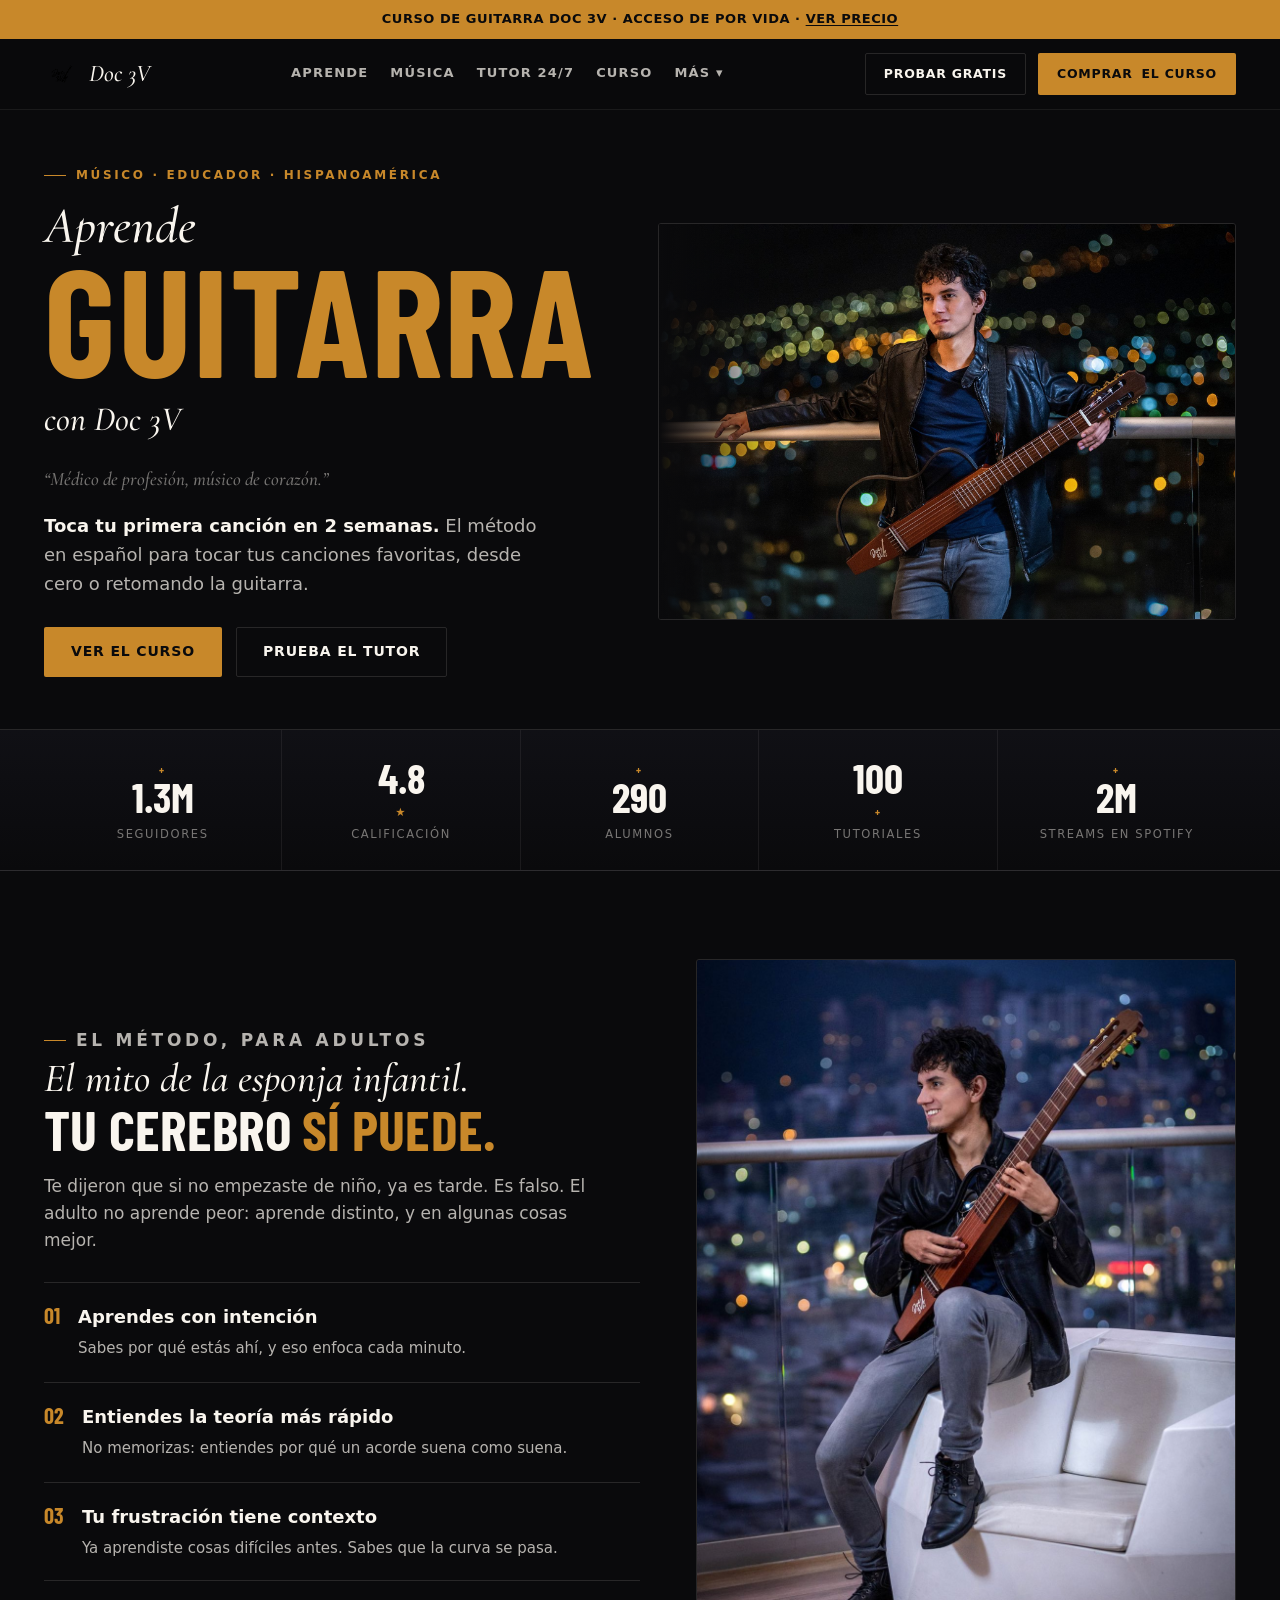
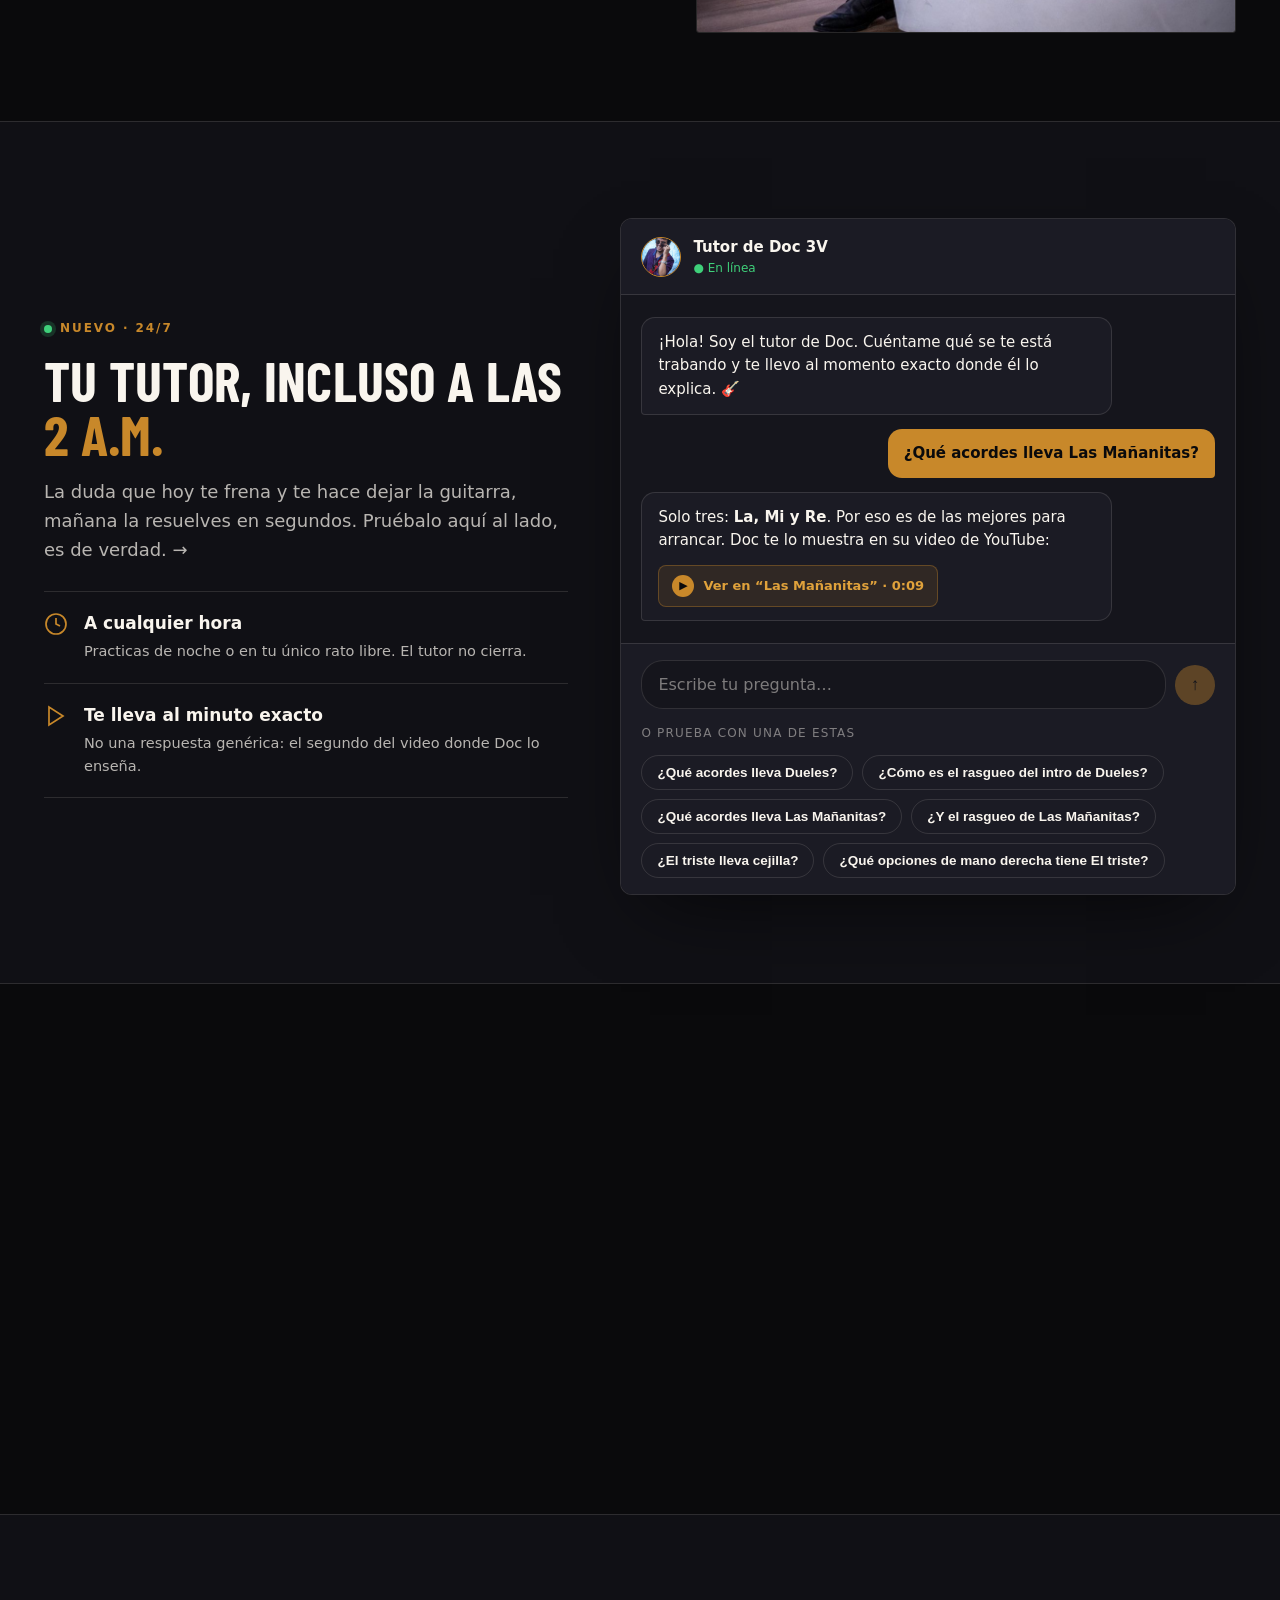
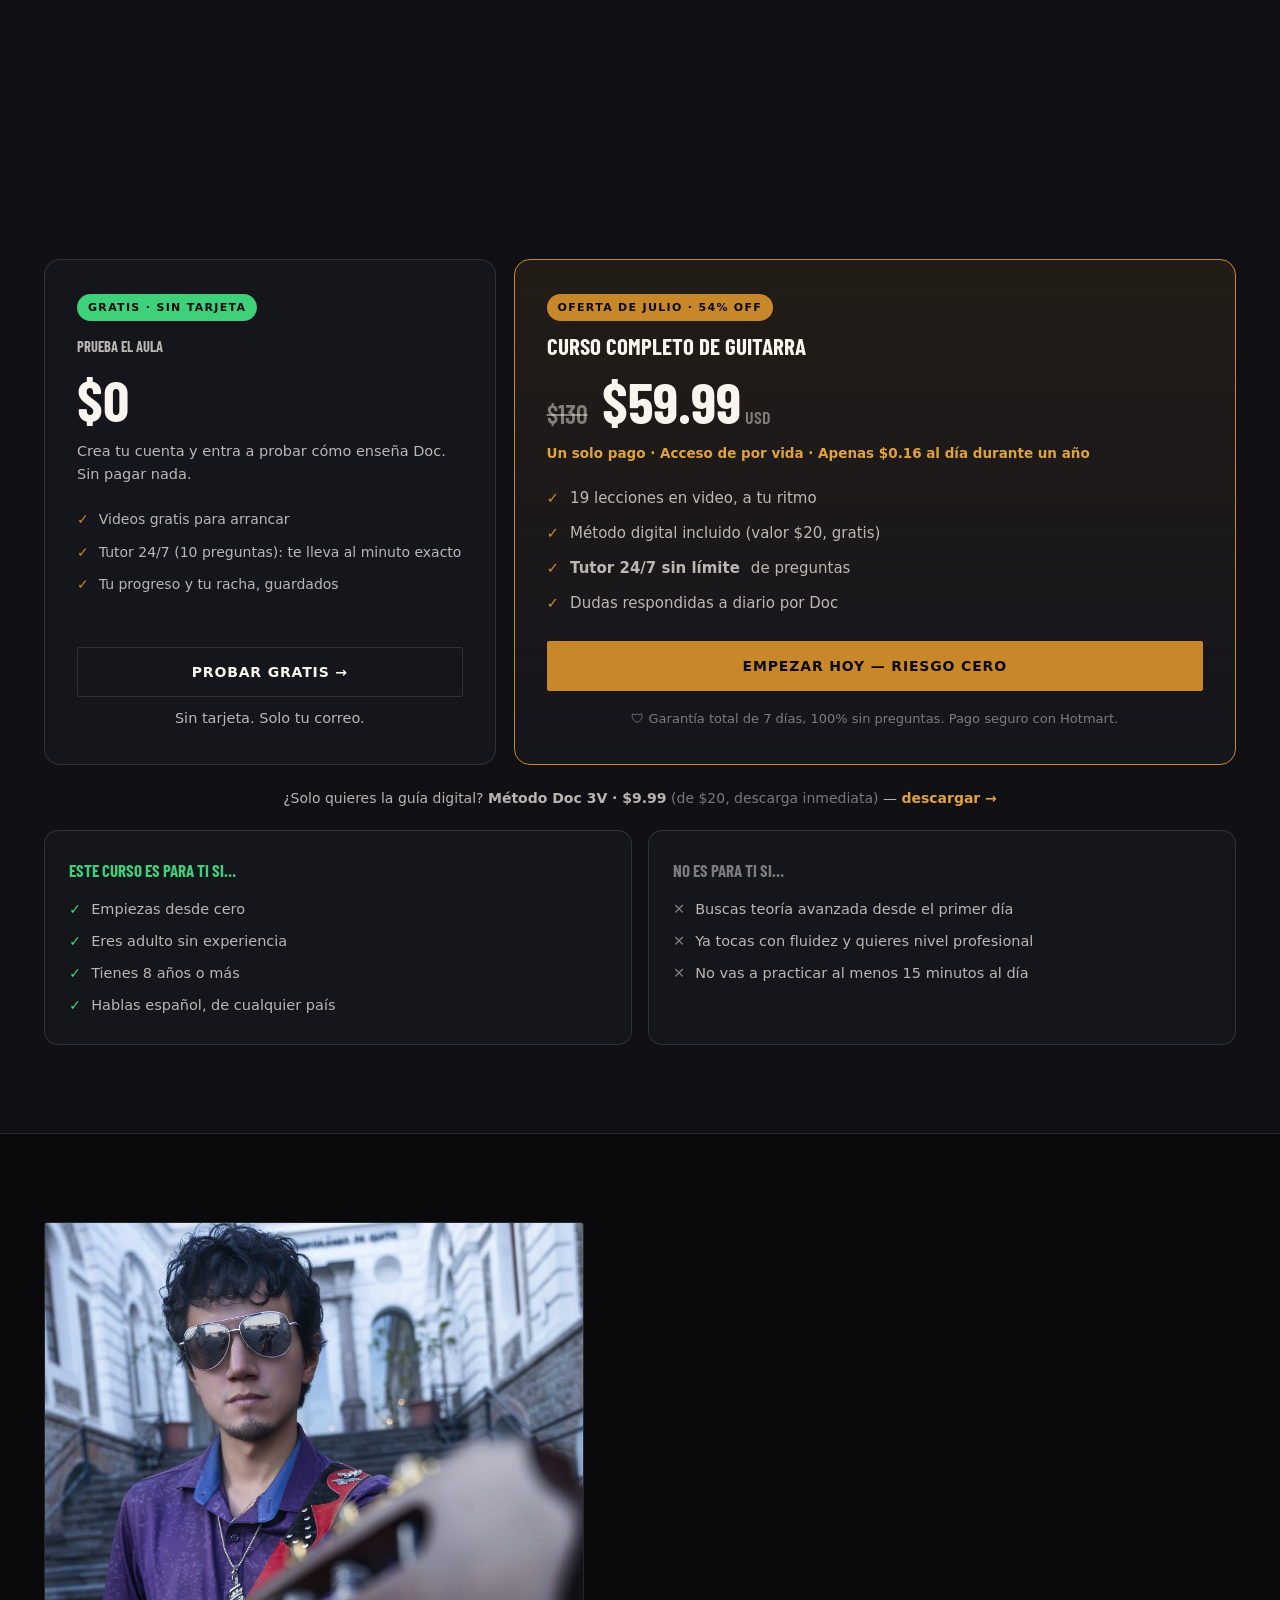
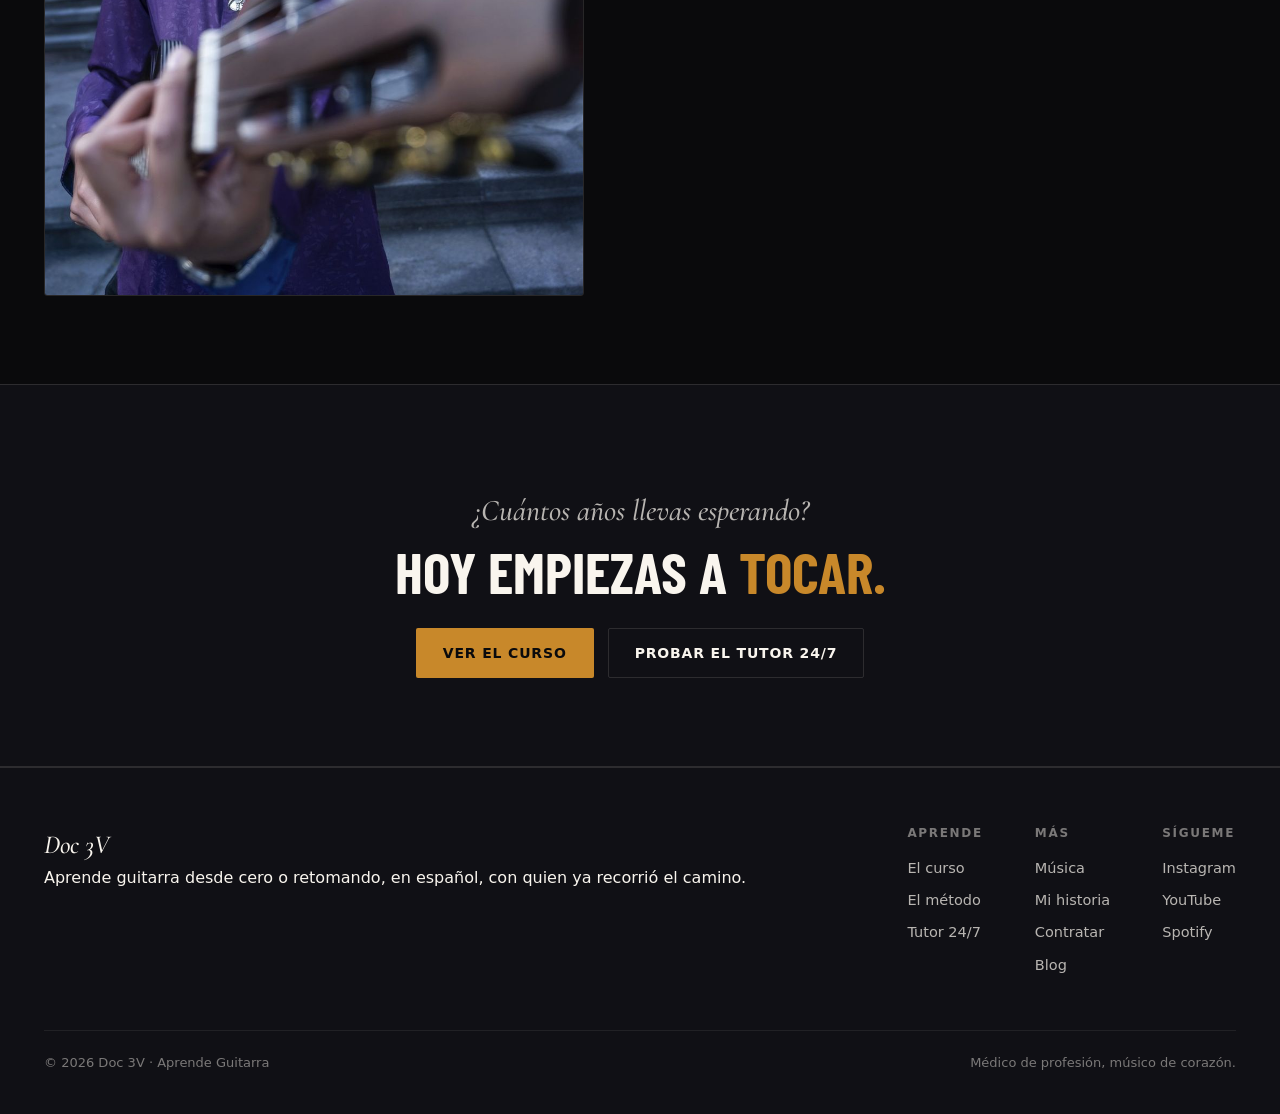
==== commit d46baedb: "fix(mobile): fotos verticales sin recorte, chat compacto con chips en filas completas, planes compac" ====
--- a/index.html
+++ b/index.html
@@ -117,7 +117,7 @@
         <div class="chat-ask">
           <form class="ask-form" id="askForm" autocomplete="off" novalidate>
             <label class="sr-only" for="askInput">Escribe tu pregunta para el tutor de Doc 3V</label>
-            <input class="ask-input" id="askInput" type="text" name="question" maxlength="200" enterkeyhint="send" placeholder="Pregunta lo que quieras sobre los videos de Doc…">
+            <input class="ask-input" id="askInput" type="text" name="question" maxlength="200" enterkeyhint="send" placeholder="Escribe tu pregunta…">
             <button class="ask-send" id="askSend" type="submit" aria-label="Enviar pregunta"><span aria-hidden="true">↑</span></button>
           </form>
           <p class="label">O prueba con una de estas</p>
--- a/assets/styles.css
+++ b/assets/styles.css
@@ -14,7 +14,7 @@
   --sans:'Segoe UI',system-ui,-apple-system,Roboto,Helvetica,Arial,sans-serif;
 }
 *,*::before,*::after{box-sizing:border-box;margin:0;padding:0}
-html{scroll-behavior:smooth;-webkit-text-size-adjust:100%}
+html{scroll-behavior:smooth;-webkit-text-size-adjust:100%;text-size-adjust:100%}
 body{font-family:var(--sans);background:var(--ink);color:var(--cream);line-height:1.6;-webkit-font-smoothing:antialiased;overflow-x:hidden}
 img{max-width:100%;display:block}
 a{color:inherit;text-decoration:none}
@@ -157,7 +157,7 @@
 .split figure img{width:100%;height:100%;object-fit:cover}
 .split .k{font-family:'Cormorant',serif;font-style:italic;font-size:clamp(26px,3.4vw,40px);color:var(--cream);line-height:1.2}
 .split p{color:var(--cream-70);font-size:17px;margin-top:16px;max-width:52ch}
-@media(max-width:880px){.split,.split.rev{grid-template-columns:1fr;gap:30px}.split figure{aspect-ratio:4/3;order:-1}}
+@media(max-width:880px){.split,.split.rev{grid-template-columns:1fr;gap:30px}.split figure{aspect-ratio:4/5;order:-1;max-width:420px;margin:0 auto;width:100%}}
 
 /* numbered rows */
 .rows{margin-top:28px;display:flex;flex-direction:column;gap:2px}
@@ -380,14 +380,24 @@
 
 /* === Refinamientos mobile (feedback: centrado + chat más compacto) === */
 @media(max-width:560px){
-  /* Tarjetas de precio centradas (izquierda desalineada se veía mal) */
-  .price-main,.price-side{align-items:center;text-align:center}
+  /* Tarjetas de precio centradas y COMPACTAS (en móvil ocupaban casi toda la pantalla) */
+  .price-main,.price-side{align-items:center;text-align:center;padding:22px 16px}
   .price-main>.badge,.price-side>.badge{align-self:center}
   .price-main ul,.price-side ul{text-align:left;width:100%;max-width:300px}
-  /* Chat demo del tutor: teaser compacto, NO media pantalla */
-  .chat-log{max-height:220px}
+  .price-grid{gap:14px;margin-top:30px}
+  .was{font-size:19px}
+  .now{font-size:42px}.now small{font-size:14px}
+  .now2{font-size:28px}.now2 small{font-size:12.5px}
+  .price-main li{font-size:14px}.price-side li{font-size:13.5px}.price-side p{font-size:14px}
+  /* Chat demo del tutor: compacto, NO media pantalla */
+  .chat-log{max-height:200px;padding:14px 12px;gap:10px}
+  .chat-top{padding:11px 12px}.chat-top .av{width:34px;height:34px}
+  .msg{font-size:13.5px;padding:10px 12px;max-width:88%;line-height:1.5}
+  .msg.bot .cite{font-size:12px;padding:7px 10px;margin-top:9px}
+  .chat-ask{padding:10px 12px}
   .bot-split>*,.chat-log,.chat-ask,.chips{min-width:0}
   .bot-split .chat{margin:0;width:100%;max-width:100%}   /* que llene la columna, no que crezca al contenido */
-  .chips{flex-wrap:nowrap;overflow-x:auto;padding-bottom:5px;scrollbar-width:thin}
-  .chips .chip{flex:0 0 auto;white-space:nowrap}
+  /* Chips en filas completas: nada cortado, nada con scroll lateral */
+  .chips{flex-wrap:wrap;overflow:visible;padding-bottom:0}
+  .chips .chip{flex:0 0 auto;white-space:nowrap;font-size:12.5px}
 }
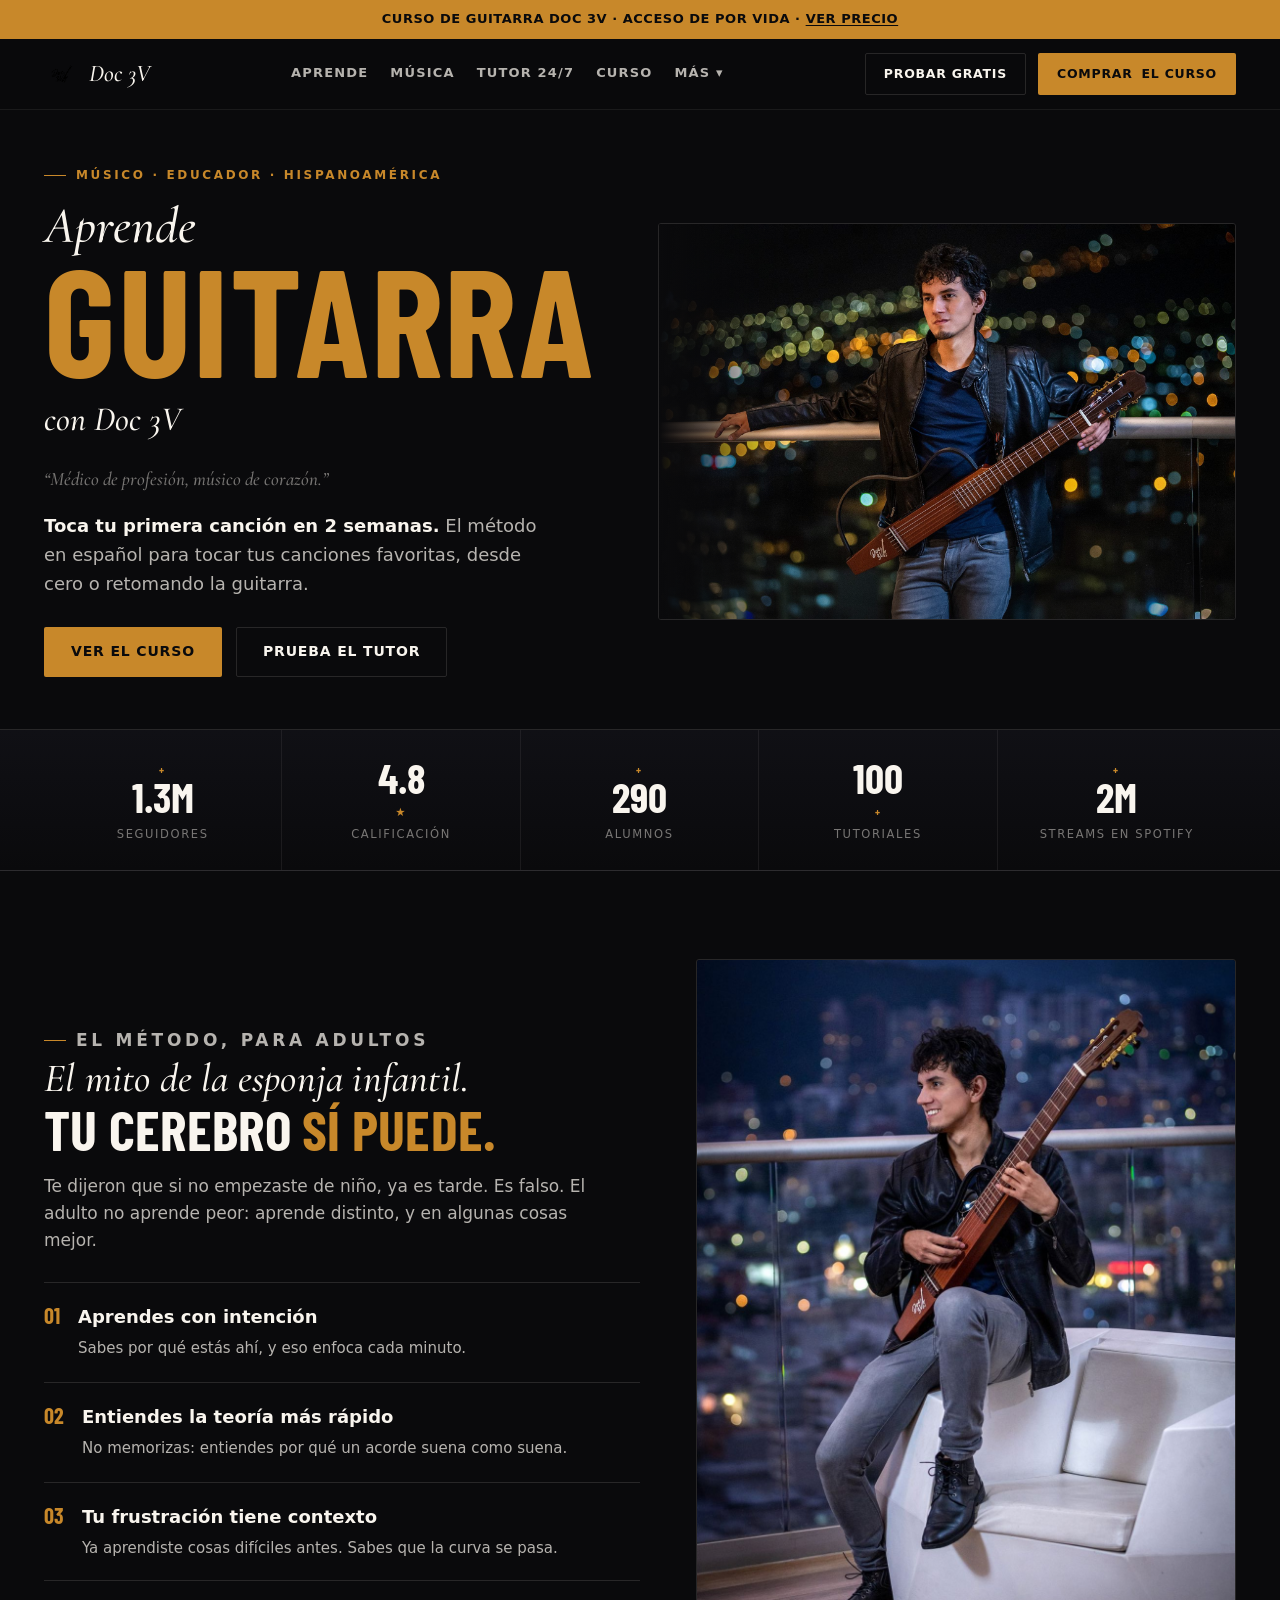
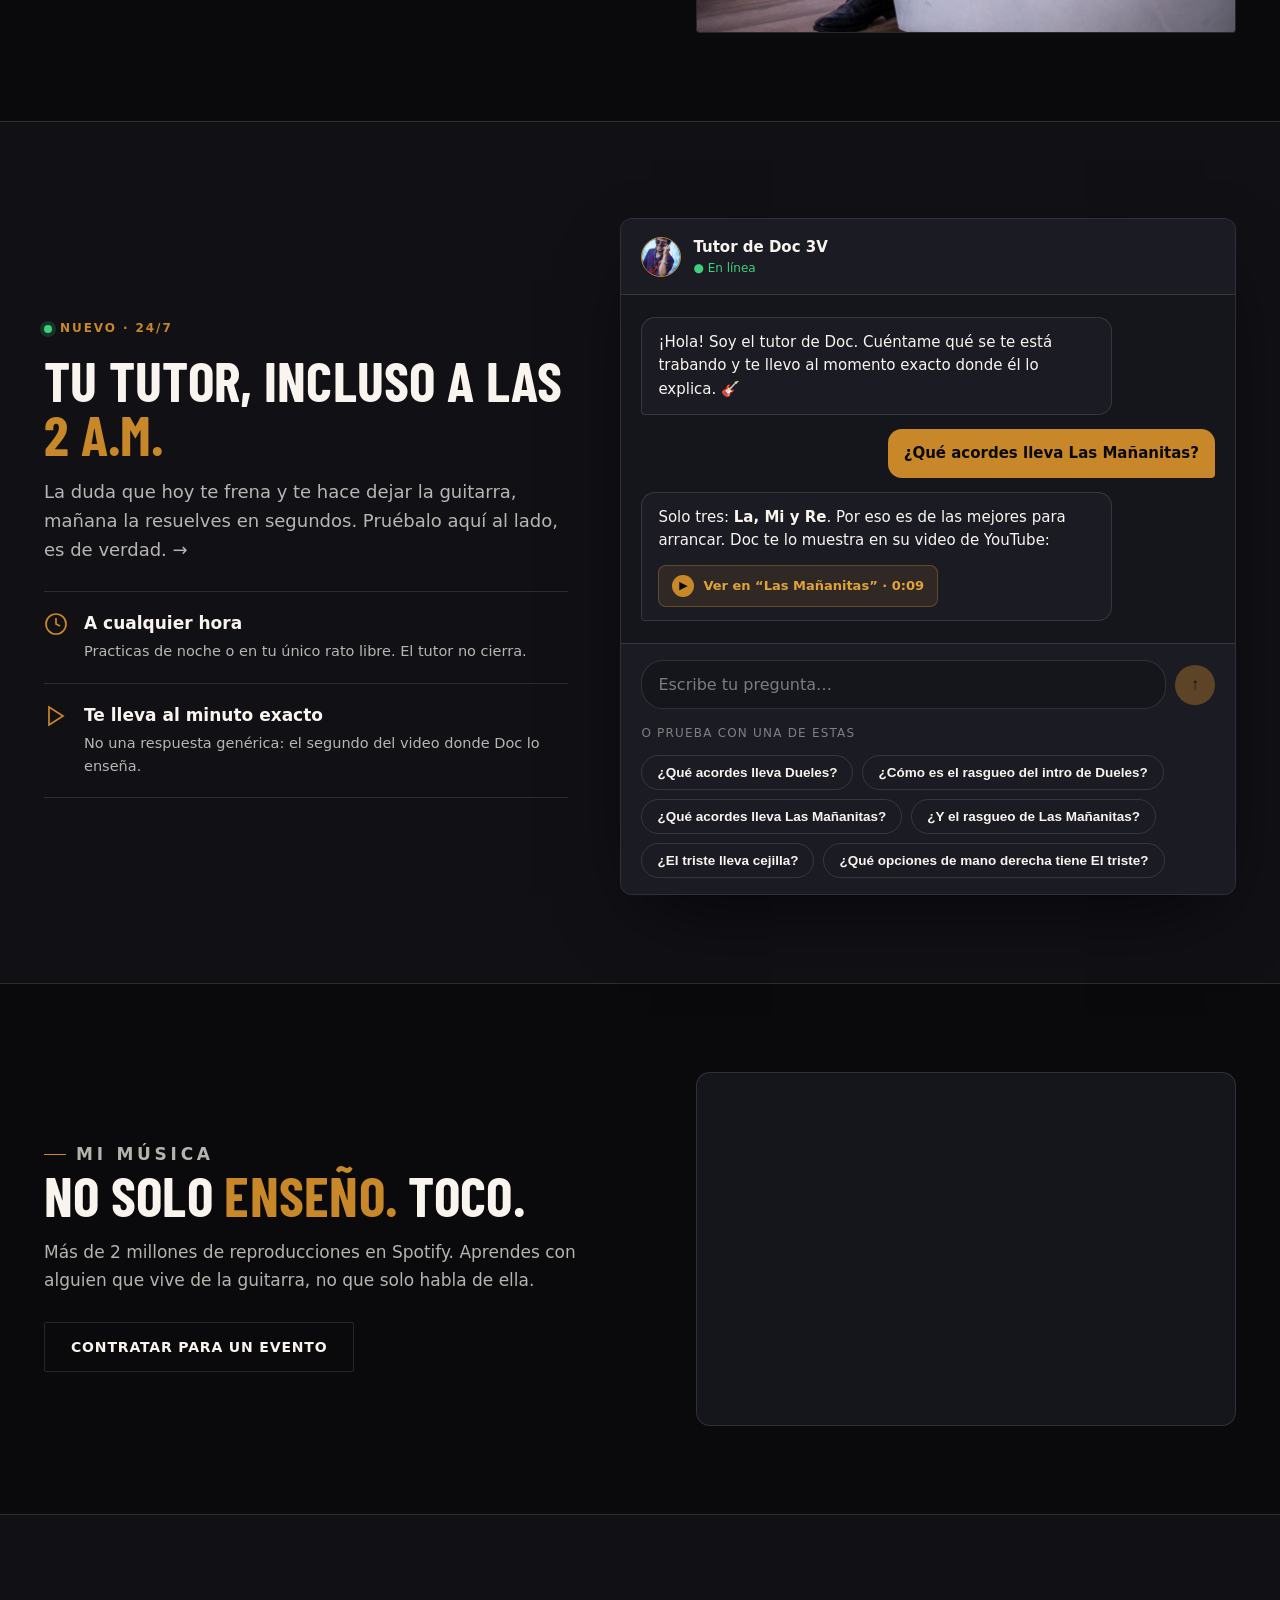
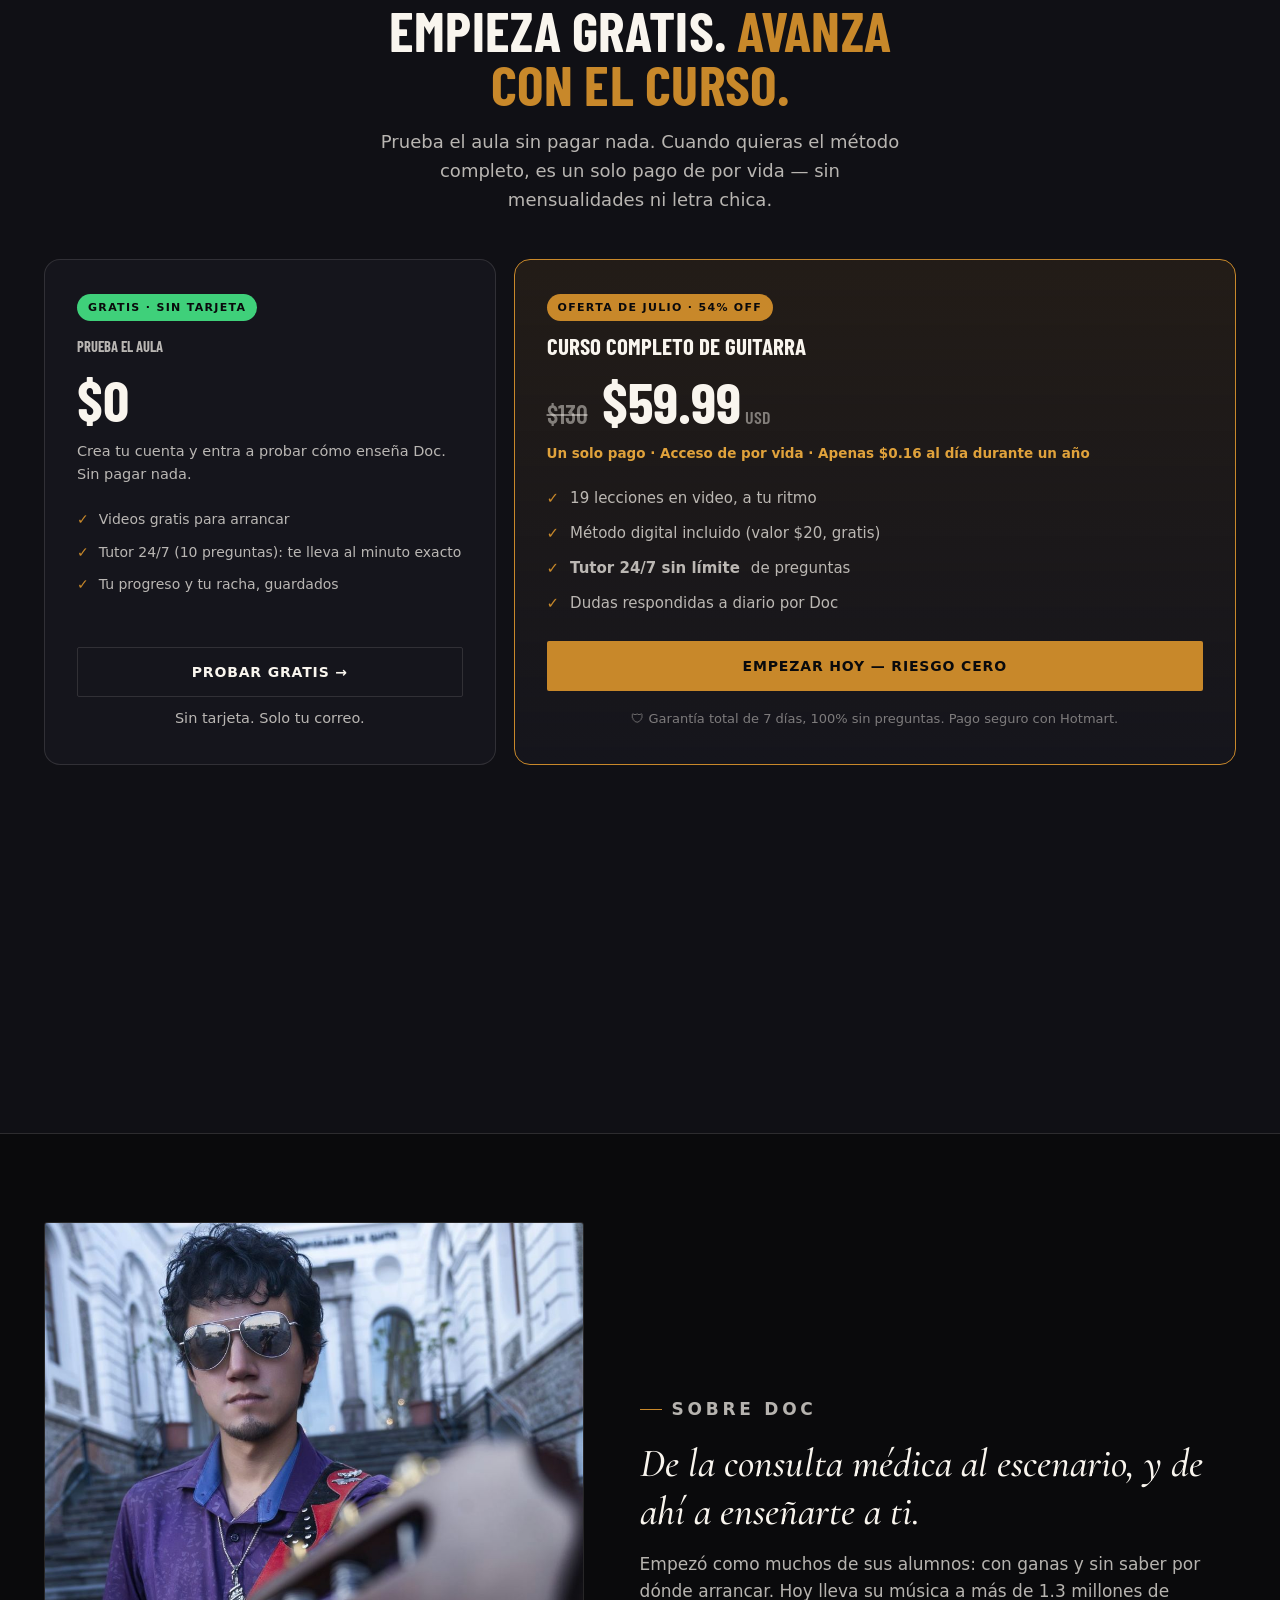
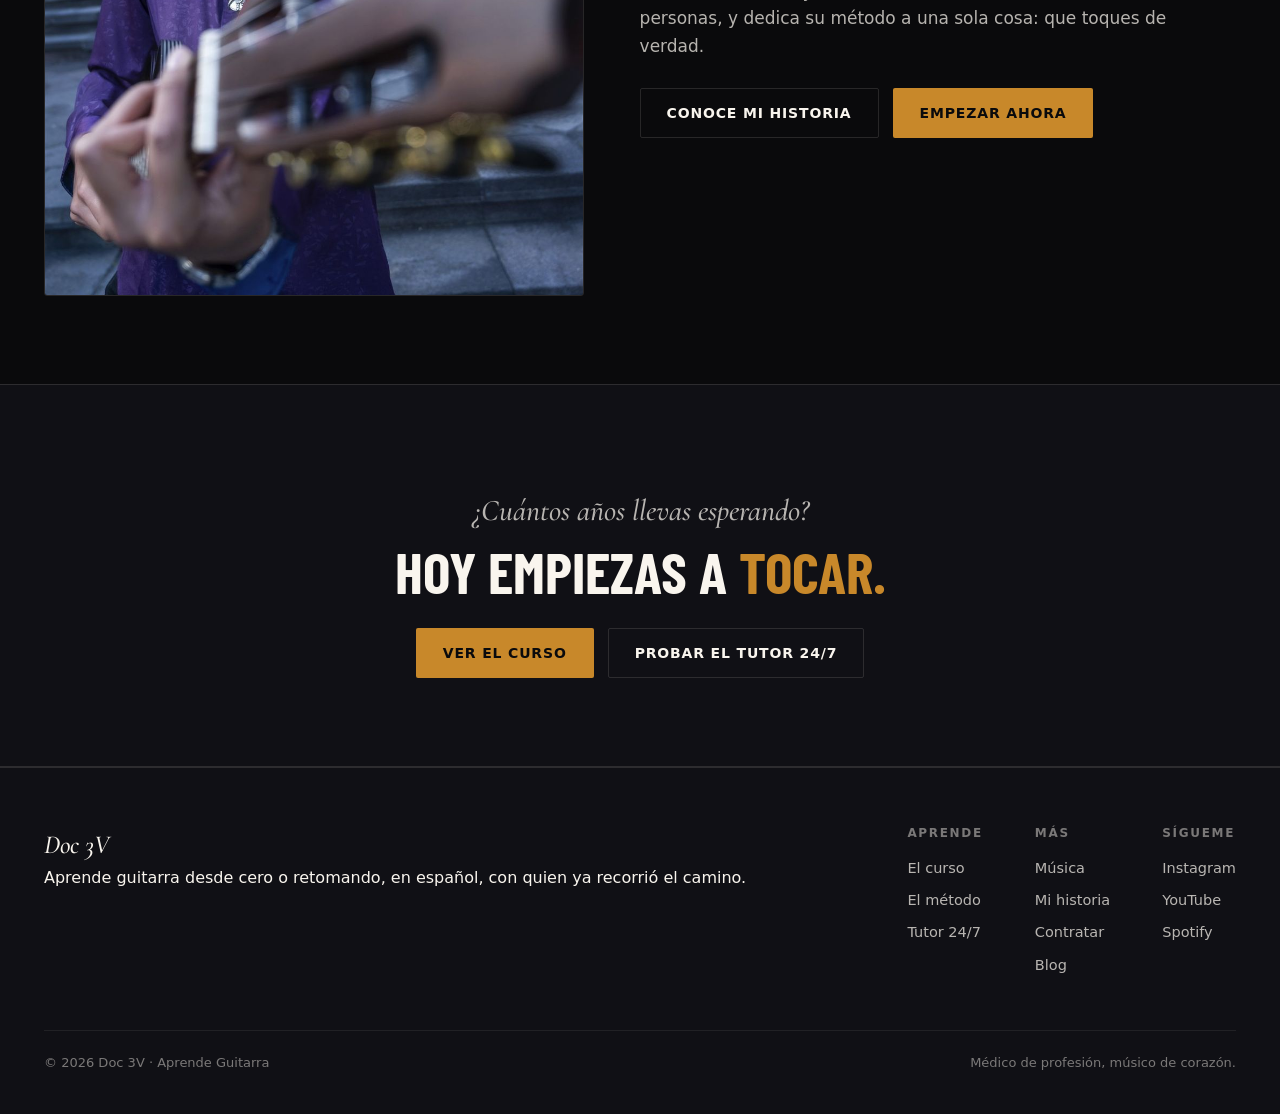
==== commit b7ac2bd6: "fix(ios): campos de formulario a 16px y maximum-scale=1 — sin zoom automatico al teclear" ====
--- a/index.html
+++ b/index.html
@@ -2,7 +2,7 @@
 <html lang="es">
 <head>
 <meta charset="utf-8">
-<meta name="viewport" content="width=device-width, initial-scale=1, viewport-fit=cover">
+<meta name="viewport" content="width=device-width, initial-scale=1, maximum-scale=1, viewport-fit=cover">
 <meta name="robots" content="noindex, nofollow">
 <title>Doc 3V | Aprende guitarra desde cero — toca tu primera canción en 2 semanas</title>
 <meta name="description" content="Aprende guitarra con Doc 3V, médico de profesión y músico de corazón. Método en español para adultos, con un tutor 24/7 que te lleva al minuto exacto de sus videos donde él lo explica.">
--- a/assets/styles.css
+++ b/assets/styles.css
@@ -82,7 +82,7 @@
 .mobile-menu .btn{margin-top:18px;justify-content:center;width:100%}
 @media(max-width:1040px){nav.main{display:none}.nav-toggle{display:flex}.bar{justify-content:flex-start;gap:14px}.brand{margin-right:auto}}
 @media(min-width:1041px){.mobile-menu,.drawer-bg{display:none!important}}
-@media(max-width:560px){.hdr-cta .btn-line{display:none}.lg-only{display:none}}
+@media(max-width:560px){.hdr-cta .btn-line{display:none}.lg-only{display:none}.acct-name{display:none}.acct-btn{gap:5px;padding-right:9px}}
 
 /* buttons */
 .btn{display:inline-flex;align-items:center;justify-content:center;gap:9px;height:50px;padding:0 26px;border-radius:2px;font-weight:700;font-size:14px;letter-spacing:.06em;text-transform:uppercase;cursor:pointer;border:1px solid transparent;transition:transform .12s var(--ease),background .2s,color .2s,border-color .2s;white-space:nowrap}
@@ -330,7 +330,8 @@
 .form{border:1px solid var(--line);border-radius:16px;background:var(--panel);padding:32px}
 .field{display:flex;flex-direction:column;gap:8px;margin-bottom:18px}
 .field label{font-size:13.5px;font-weight:700;color:var(--cream)}
-.field input,.field select,.field textarea{font-family:inherit;font-size:15px;color:var(--cream);background:var(--panel-2);border:1px solid var(--line);border-radius:9px;padding:13px 14px;width:100%;transition:border-color .2s,box-shadow .2s}
+.field input,.field select,.field textarea{font-family:inherit;font-size:16px;color:var(--cream);background:var(--panel-2);border:1px solid var(--line);border-radius:9px;padding:13px 14px;width:100%;transition:border-color .2s,box-shadow .2s}
+/* 16px exactos: bajo eso, Safari iOS hace zoom automático al enfocar el campo. */
 .field input::placeholder,.field textarea::placeholder{color:var(--cream-45)}
 .field input:focus,.field select:focus,.field textarea:focus{outline:none;border-color:var(--gold);box-shadow:0 0 0 3px rgba(200,136,42,.25)}
 .field textarea{resize:vertical;min-height:110px}
